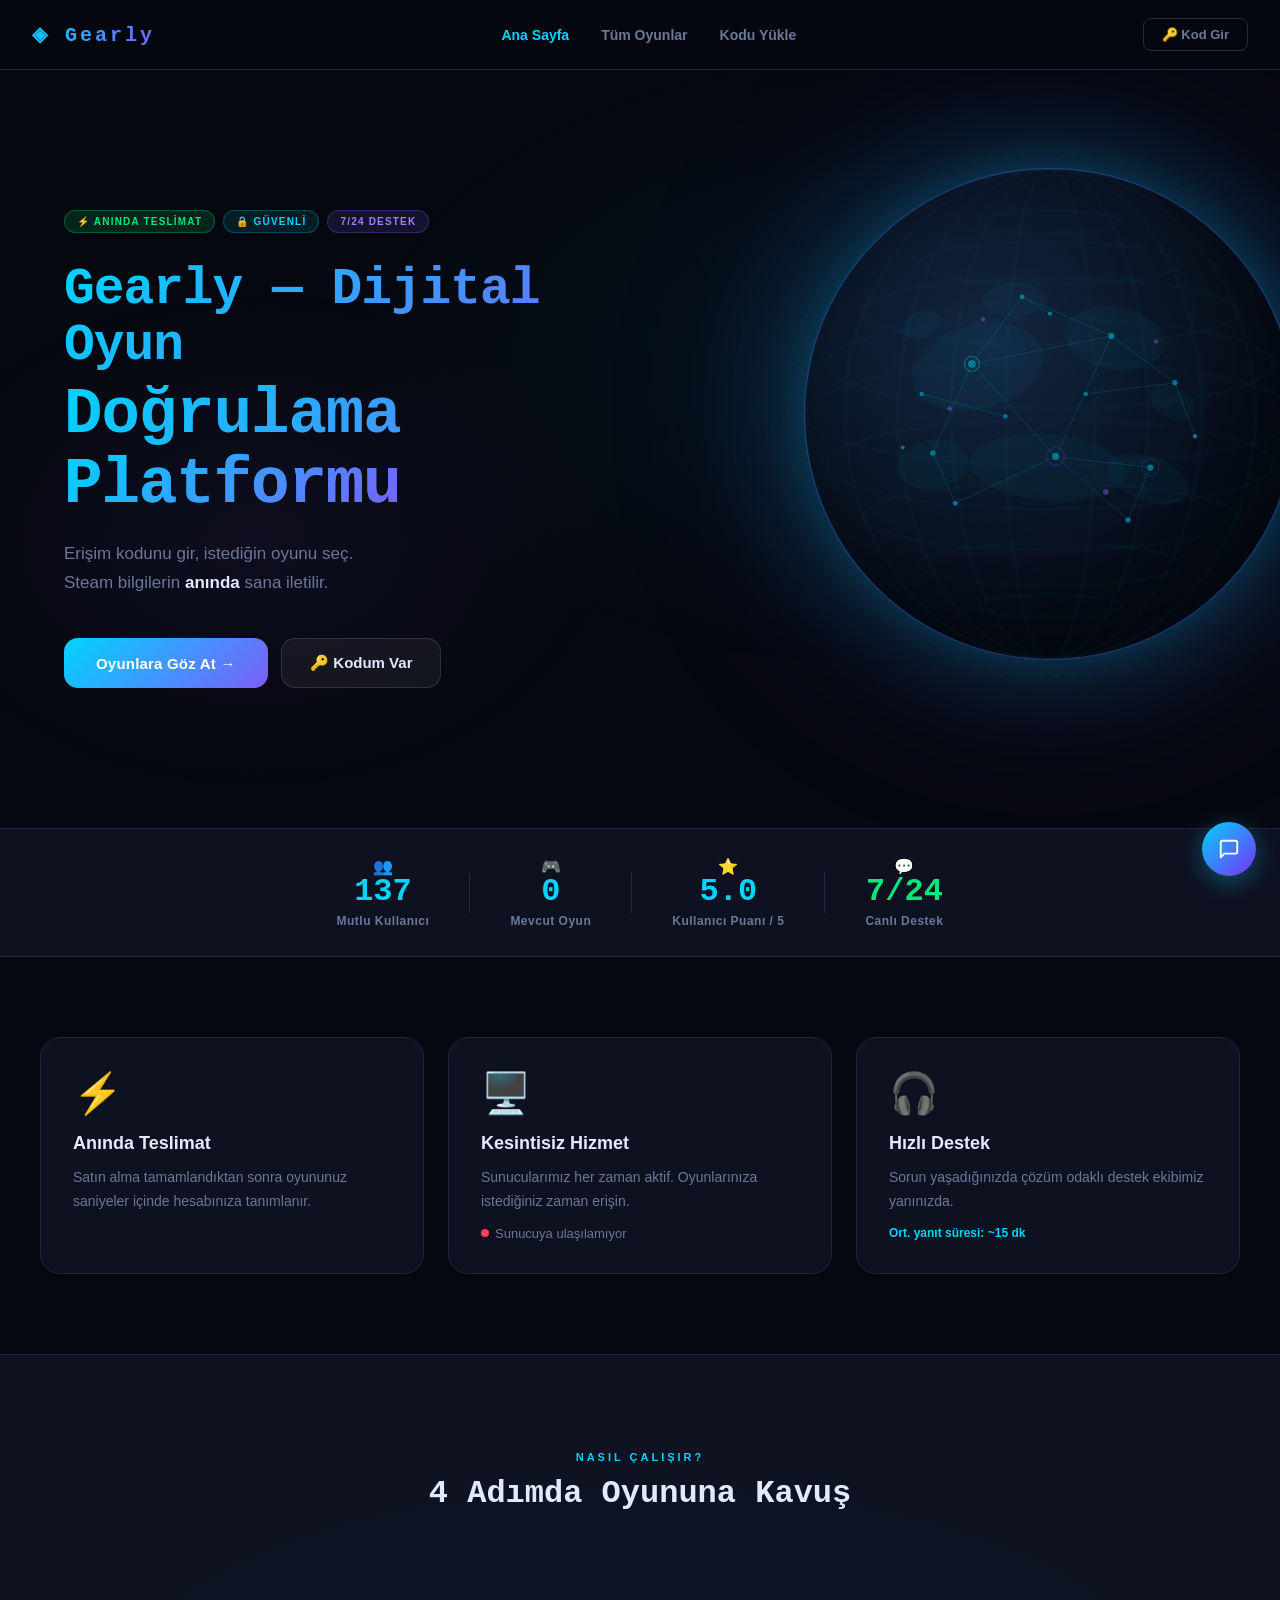
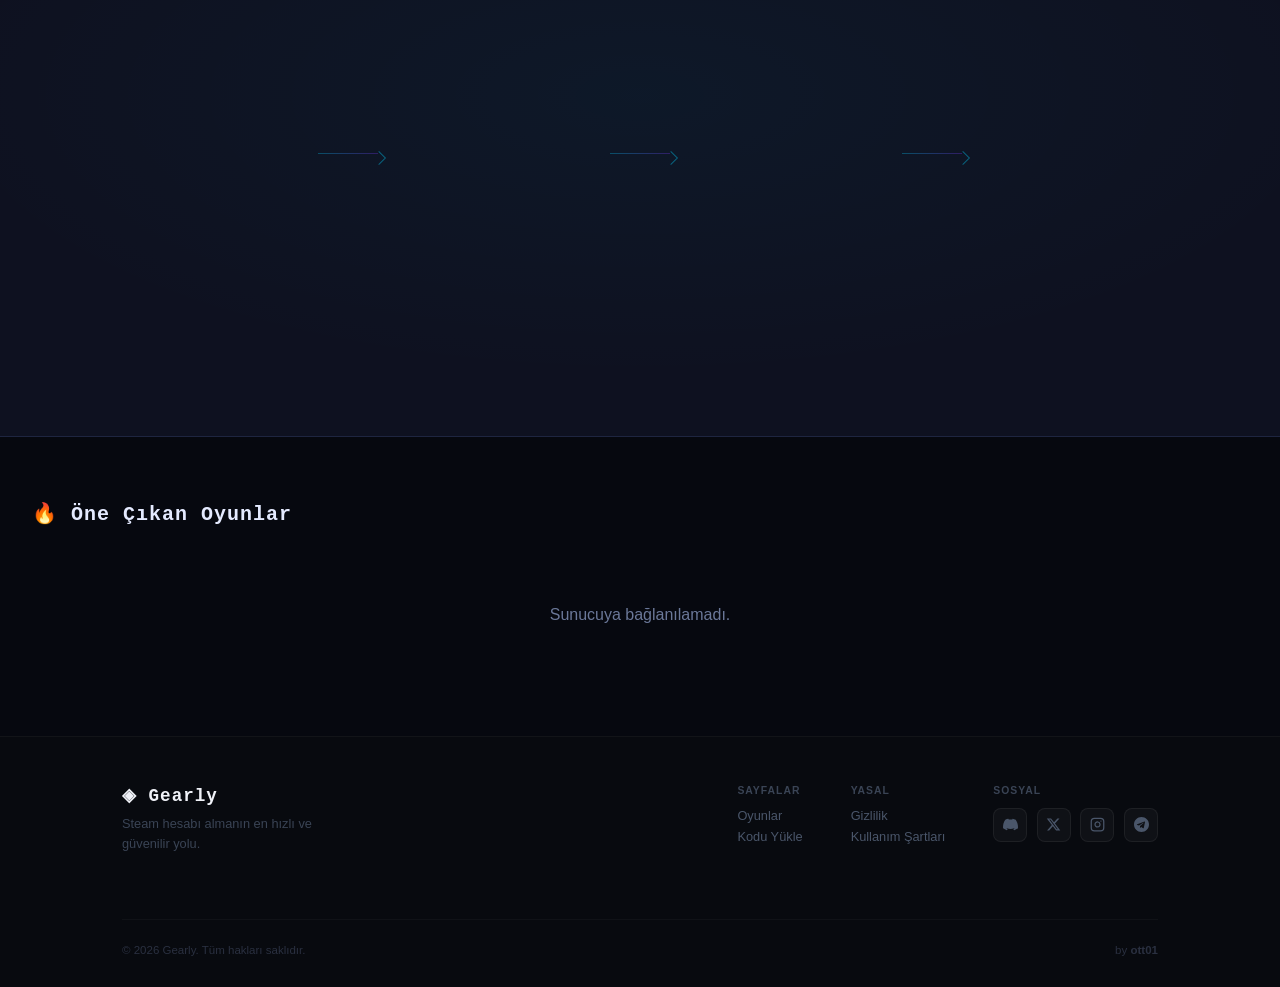
==== index.html @ 789ff428 "Update index.html" ====
<!DOCTYPE html>
<html lang="tr">
<head>
<meta charset="UTF-8">
<meta name="viewport" content="width=device-width, initial-scale=1.0">
<title>Gearly.com.tr | Dijital Oyun Doğrulama Sitesi</title>
<link href="https://res.cloudinary.com/duk0m6xnx/image/upload/v1776387576/foto_dunya_gk8ore.png" rel="stylesheet">
<link rel="icon" type="image/png" href="https://res.cloudinary.com/duk0m6xnx/image/upload/v1776387576/foto_dunya_gk8ore.png">
<link rel="stylesheet" href="style.css">
</head>
<body>

<div id="toast-container"></div>
<div id="purchase-notification"></div>

<!-- ===== OVERLAY: Kod Gir ===== -->
<div id="code-overlay" class="overlay">
  <div class="overlay-box">
    <button class="overlay-close" onclick="closeOverlay('code-overlay')">✕</button>
    <div class="overlay-logo">◈ Gearly</div>
    <h2>🔑 Kodunu Gir</h2>
    <p style="color:var(--text2);font-size:0.9rem;margin-bottom:1.25rem;">Erişim kodunu girerek oyun satın al <em>veya</em> daha önce aldığın oyunu görüntüle.</p>
    <div class="field-group">
      <label>Erişim Kodu</label>
      <input type="text" id="redeem-code-input" placeholder="XXXX-XXXX-XXXX-XXXX" maxlength="35" style="text-transform:uppercase;letter-spacing:2px;" oninput="this.value=this.value.toUpperCase()">
    </div>
    <div style="display:flex;flex-direction:column;gap:0.6rem;margin-top:0.25rem;">
      <button class="btn-primary" onclick="handleCodeEnter()">🎮 Devam Et</button>
    </div>
    <div id="redeem-error" class="error-msg"></div>
  </div>
</div>

<!-- game-select-overlay kaldırıldı, yeni sistem: banner + confirm modal -->

<!-- ===== OVERLAY: Steam Detay / 2FA ===== -->
<div id="purchase-overlay" class="overlay">
  <div class="overlay-box">
    <button class="overlay-close" onclick="closeOverlay('purchase-overlay')">✕</button>
    <div class="overlay-logo">◈ Gearly</div>
    <div class="steam-icon">♨</div>
    <h2 id="po-game-name">Oyun Adı</h2>
    <div class="account-info-box">
      <div class="acc-row"><span class="acc-label">Steam Kullanıcı</span><span class="acc-val" id="po-steam-user">—</span></div>
      <div class="acc-row"><span class="acc-label">Steam Şifre</span><span class="acc-val" id="po-steam-pass">—</span></div>
    </div>
    <div class="code-request-area">
      <div id="po-code-display" class="steam-code-display" style="display:none;"></div>
      <div id="po-loader" class="loader" style="display:none;"></div>
      <div id="po-requests-info" class="requests-info"></div>
      <button id="po-get-code-btn" class="btn-primary" onclick="requestSteamCode()">🔑 Steam Doğrulama Kodu Al</button>
    </div>
    <div id="steam-instructions" class="instructions" style="display:none;">
      <p class="instr-title">Nasıl kullanılır?</p>
      <ol>
        <li>Steam'i aç, hesaba giriş yap (kullanıcı + şifre yukarıda)</li>
        <li>Steam Guard doğrulama kodu isteyecek</li>
        <li>Yukarıdaki kodu gir ve oynamaya başla!</li>
      </ol>
    </div>
    <div id="po-extra-request" class="extra-request-area" style="display:none;">
      <p class="extra-req-text">5 hakkın bitti ama hâlâ kod gerekiyor mu?</p>
      <button class="btn-extra-req" onclick="openSupportFromPurchase()">💬 Destek Talebi Gönder</button>
    </div>
    <div id="po-error" class="error-msg"></div>
  </div>
</div>

<!-- Destek overlay kaldırıldı — Canlı Destek widget kullanılıyor -->

<!-- ===== OVERLAY: Gizlilik ===== -->
<div id="privacy-overlay" class="overlay">
  <div class="overlay-box wide">
    <button class="overlay-close" onclick="closeOverlay('privacy-overlay')">✕</button>
    <div class="overlay-logo">◈ Gearly</div>
    <h2>Gizlilik Politikası</h2>
    <div class="legal-content">
      <p>Gearly.com.tr olarak kullanıcı gizliliğine büyük önem veriyoruz.</p>
      <h4>Toplanan Veriler</h4><p>Kayıt sırasında kullanıcı adı, e-posta adresi ve şifre bilgileriniz şifrelenmiş şekilde saklanır.</p>
      <h4>Veri Güvenliği</h4><p>Tüm veriler güvenli sunucularda saklanır. Üçüncü taraflarla paylaşılmaz.</p>
      <h4>Çerezler</h4><p>Oturum bilgilerinizi hatırlamak için tarayıcı yerel depolama alanı kullanılır.</p>
    </div>
  </div>
</div>

<!-- ===== OVERLAY: Kullanım Şartları ===== -->
<div id="terms-overlay" class="overlay">
  <div class="overlay-box wide">
    <button class="overlay-close" onclick="closeOverlay('terms-overlay')">✕</button>
    <div class="overlay-logo">◈ Gearly</div>
    <h2>Kullanım Şartları</h2>
    <div class="legal-content">
      <p>Gearly.com.tr platformunu kullanarak aşağıdaki koşulları kabul etmiş sayılırsınız.</p>
      <h4>Hizmet Kapsamı</h4><p>Gearly, dijital oyun erişimi sağlayan bir platformdur.</p>
      <h4>Kullanıcı Sorumluluğu</h4><p>Hesap bilgilerinizin güvenliğinden siz sorumlusunuz.</p>
      <h4>İade Politikası</h4><p>Dijital ürünlerin doğası gereği, oyun erişimi sağlandıktan sonra iade yapılmamaktadır.</p>
    </div>
  </div>
</div>

<!-- ===== NAV ===== -->
<nav id="main-nav">
  <div class="nav-inner">
    <div class="logo" onclick="scrollToTop()" style="cursor:pointer;">◈ Gearly</div>
    <div class="nav-links" id="nav-links">
      <a href="index.html" style="color:var(--accent);">Ana Sayfa</a>
      <a href="Games.html">Tüm Oyunlar</a>
      <a href="#" onclick="showOverlay('code-overlay'); return false;">Kodu Yükle</a>
    </div>
    <div class="nav-right" id="nav-auth-area">
      <button class="btn-nav-login" onclick="showOverlay('code-overlay')">🔑 Kod Gir</button>
    </div>
    <div class="nav-right nav-user-area" id="nav-user-area" style="display:none;">
      <div class="nav-balance">◈ <span id="nav-balance">0</span></div>
      <button class="btn-nav-account" onclick="showOverlay('code-overlay')">👤 <span id="nav-username">—</span></button>
    </div>
    <button class="hamburger" id="hamburger" onclick="toggleMobileMenu()" aria-label="Menü">
      <span></span><span></span><span></span>
    </button>
  </div>
</nav>

<!-- ===== HERO ===== -->
<section class="hero hero-v2">
  <div class="hero-bg"></div>

  <!-- Dünya görseli arka plan -->
  <div class="hero-globe-wrap" aria-hidden="true">
    <svg class="hero-globe-svg" viewBox="0 0 520 520" xmlns="http://www.w3.org/2000/svg">
      <defs>
        <radialGradient id="globeGrad" cx="38%" cy="35%" r="60%">
          <stop offset="0%"   stop-color="#1a2a4a" stop-opacity="0.92"/>
          <stop offset="100%" stop-color="#040810" stop-opacity="0.97"/>
        </radialGradient>
        <radialGradient id="globeGlow" cx="50%" cy="50%" r="50%">
          <stop offset="0%"   stop-color="#00d2ff" stop-opacity="0.18"/>
          <stop offset="55%"  stop-color="#7b2ff7" stop-opacity="0.10"/>
          <stop offset="100%" stop-color="#000"    stop-opacity="0"/>
        </radialGradient>
        <radialGradient id="globeGlow2" cx="38%" cy="32%" r="45%">
          <stop offset="0%"   stop-color="#ffffff" stop-opacity="0.06"/>
          <stop offset="100%" stop-color="#000"    stop-opacity="0"/>
        </radialGradient>
        <clipPath id="globeClip">
          <circle cx="260" cy="260" r="220"/>
        </clipPath>
        <filter id="globeBlur">
          <feGaussianBlur stdDeviation="1"/>
        </filter>
        <filter id="softBlur">
          <feGaussianBlur stdDeviation="2.5"/>
        </filter>
      </defs>

      <!-- Dış glow halkası -->
      <circle cx="260" cy="260" r="256" fill="url(#globeGlow)"/>
      <!-- İkincil highlight -->
      <circle cx="260" cy="260" r="220" fill="url(#globeGlow2)"/>
      <!-- Ana küre -->
      <circle cx="260" cy="260" r="220" fill="url(#globeGrad)" stroke="#00d2ff" stroke-width="0.9" stroke-opacity="0.35"/>

      <!-- Enlem çizgileri (daha fazla) -->
      <g clip-path="url(#globeClip)" stroke="#00d2ff" stroke-width="0.5" stroke-opacity="0.2" fill="none" filter="url(#globeBlur)">
        <ellipse cx="260" cy="260" rx="220" ry="46"/>
        <ellipse cx="260" cy="215" rx="200" ry="40"/>
        <ellipse cx="260" cy="168" rx="168" ry="30"/>
        <ellipse cx="260" cy="125" rx="118" ry="19"/>
        <ellipse cx="260" cy="88"  rx="65"  ry="10"/>
        <ellipse cx="260" cy="305" rx="200" ry="40"/>
        <ellipse cx="260" cy="352" rx="168" ry="30"/>
        <ellipse cx="260" cy="395" rx="118" ry="19"/>
        <ellipse cx="260" cy="432" rx="65"  ry="10"/>
      </g>

      <!-- Boylam çizgileri (daha fazla) -->
      <g clip-path="url(#globeClip)" stroke="#00d2ff" stroke-width="0.5" stroke-opacity="0.2" fill="none" filter="url(#globeBlur)">
        <ellipse cx="260" cy="260" rx="40"  ry="220"/>
        <ellipse cx="260" cy="260" rx="88"  ry="220"/>
        <ellipse cx="260" cy="260" rx="136" ry="220"/>
        <ellipse cx="260" cy="260" rx="184" ry="220"/>
        <ellipse cx="260" cy="260" rx="220" ry="220"/>
      </g>

      <!-- Kıta lekeleri (soyut) -->
      <g clip-path="url(#globeClip)" fill="#00d2ff" fill-opacity="0.06">
        <ellipse cx="195" cy="218" rx="60" ry="38" transform="rotate(-15 195 218)"/>
        <ellipse cx="318" cy="192" rx="45" ry="28" transform="rotate(10 318 192)"/>
        <ellipse cx="258" cy="308" rx="70" ry="30" transform="rotate(5 258 308)"/>
        <ellipse cx="155" cy="305" rx="32" ry="22" transform="rotate(-10 155 305)"/>
        <ellipse cx="348" cy="318" rx="38" ry="20" transform="rotate(20 348 318)"/>
        <ellipse cx="228" cy="158" rx="28" ry="16"/>
        <ellipse cx="370" cy="250" rx="22" ry="14" transform="rotate(30 370 250)"/>
        <ellipse cx="145" cy="180" rx="18" ry="12" transform="rotate(-20 145 180)"/>
      </g>

      <!-- Nokta ağı -->
      <g clip-path="url(#globeClip)" fill="#00d2ff" fill-opacity="0.7">
        <circle cx="190" cy="215" r="3.5"/>
        <circle cx="315" cy="190" r="2.8"/>
        <circle cx="265" cy="298" r="3.2"/>
        <circle cx="155" cy="295" r="2.5"/>
        <circle cx="350" cy="308" r="2.8"/>
        <circle cx="235" cy="155" r="2.2"/>
        <circle cx="292" cy="242" r="2"/>
        <circle cx="220" cy="262" r="2"/>
        <circle cx="372" cy="232" r="2.4"/>
        <circle cx="145" cy="242" r="2"/>
        <circle cx="175" cy="340" r="2.2"/>
        <circle cx="330" cy="355" r="2.5"/>
        <circle cx="260" cy="170" r="2"/>
        <circle cx="390" cy="280" r="2"/>
        <circle cx="128" cy="290" r="1.8"/>
      </g>
      <!-- Mor nokta aksanı -->
      <g clip-path="url(#globeClip)" fill="#a259ff" fill-opacity="0.65">
        <circle cx="310" cy="330" r="2.5"/>
        <circle cx="200" cy="175" r="2"/>
        <circle cx="355" cy="195" r="1.8"/>
        <circle cx="170" cy="255" r="2"/>
      </g>

      <!-- Bağlantı çizgileri -->
      <g clip-path="url(#globeClip)" stroke="#00d2ff" stroke-width="0.7" stroke-opacity="0.28" fill="none">
        <line x1="190" y1="215" x2="265" y2="298"/>
        <line x1="315" y1="190" x2="265" y2="298"/>
        <line x1="190" y1="215" x2="315" y2="190"/>
        <line x1="265" y1="298" x2="350" y2="308"/>
        <line x1="190" y1="215" x2="155" y2="295"/>
        <line x1="235" y1="155" x2="315" y2="190"/>
        <line x1="292" y1="242" x2="372" y2="232"/>
        <line x1="220" y1="262" x2="145" y2="242"/>
        <line x1="235" y1="155" x2="190" y2="215"/>
        <line x1="175" y1="340" x2="155" y2="295"/>
        <line x1="330" y1="355" x2="350" y2="308"/>
        <line x1="265" y1="298" x2="175" y2="340"/>
        <line x1="265" y1="298" x2="330" y2="355"/>
        <line x1="315" y1="190" x2="372" y2="232"/>
        <line x1="260" y1="170" x2="235" y2="155"/>
        <line x1="390" y1="280" x2="372" y2="232"/>
      </g>

      <!-- Animasyonlu pulse noktaları -->
      <circle cx="190" cy="215" r="6" fill="none" stroke="#00d2ff" stroke-width="1.2" stroke-opacity="0.6">
        <animate attributeName="r" values="5;16;5" dur="3.2s" repeatCount="indefinite"/>
        <animate attributeName="stroke-opacity" values="0.6;0;0.6" dur="3.2s" repeatCount="indefinite"/>
      </circle>
      <circle cx="265" cy="298" r="6" fill="none" stroke="#7b2ff7" stroke-width="1.2" stroke-opacity="0.6">
        <animate attributeName="r" values="5;14;5" dur="2.6s" begin="0.8s" repeatCount="indefinite"/>
        <animate attributeName="stroke-opacity" values="0.6;0;0.6" dur="2.6s" begin="0.8s" repeatCount="indefinite"/>
      </circle>
      <circle cx="315" cy="190" r="6" fill="none" stroke="#00d2ff" stroke-width="1" stroke-opacity="0.5">
        <animate attributeName="r" values="5;12;5" dur="3s" begin="1.5s" repeatCount="indefinite"/>
        <animate attributeName="stroke-opacity" values="0.5;0;0.5" dur="3s" begin="1.5s" repeatCount="indefinite"/>
      </circle>
      <circle cx="350" cy="308" r="5" fill="none" stroke="#a259ff" stroke-width="1" stroke-opacity="0.5">
        <animate attributeName="r" values="4;11;4" dur="2.8s" begin="2.2s" repeatCount="indefinite"/>
        <animate attributeName="stroke-opacity" values="0.5;0;0.5" dur="2.8s" begin="2.2s" repeatCount="indefinite"/>
      </circle>

      <!-- Dış kenar çizgileri -->
      <circle cx="260" cy="260" r="220" fill="none" stroke="#7b2ff7" stroke-width="1.5" stroke-opacity="0.22"/>
      <circle cx="260" cy="260" r="235" fill="none" stroke="#00d2ff" stroke-width="0.6" stroke-opacity="0.1" stroke-dasharray="5 10"/>
      <circle cx="260" cy="260" r="248" fill="none" stroke="#7b2ff7" stroke-width="0.4" stroke-opacity="0.06" stroke-dasharray="2 14"/>
    </svg>
  </div>

  <!-- Sol: metin -->
  <div class="hero-content">
    <div class="hero-pill-row">
      <span class="hero-pill hero-pill-green">⚡ Anında Teslimat</span>
      <span class="hero-pill hero-pill-blue">🔒 Güvenli</span>
      <span class="hero-pill hero-pill-purple">7/24 Destek</span>
    </div>

    <h1 class="hero-title-v2">
      <span class="ht-line1">Gearly — Dijital Oyun</span>
      <span class="ht-line2">Doğrulama <em>Platformu  </em></span>
    </h1>

    <p class="hero-desc-v2">
      Erişim kodunu gir, istediğin oyunu seç.<br>
      Steam bilgilerin <strong>anında</strong> sana iletilir.
    </p>

    <div class="hero-cta-row">
      <button class="hero-cta-main" onclick="smoothScrollToGames()">Oyunlara Göz At →</button>
      <button class="hero-cta-code" onclick="showOverlay('code-overlay')">🔑 Kodum Var</button>
    </div>
  </div>

  <!-- Sağ: yorumlar slider -->
  <div class="hero-right">
    <div class="hero-reviews-card" id="hero-reviews">
      <div class="hrc-header">
        <span class="hrc-star">★</span>
        <span class="hrc-title">Kullanıcı Yorumları</span>
      </div>
      <!-- app.js buraya yazar, slider buradan okur -->
      <div id="hero-reviews-list" style="display:none;"></div>
      <!-- Slider -->
      <div class="hrc-slider-outer">
        <div class="hrc-slider-track" id="hrc-slider-track">
          <div class="hrc-slide"><div class="hrc-empty">Yükleniyor...</div></div>
        </div>
        <div class="hrc-dots" id="hrc-dots"></div>
      </div>
    </div>
  </div>
</section>

<!-- ===== İSTATİSTİKLER ===== -->
<section class="stats-bar">
  <div class="stat-item"><div class="stat-icon">👥</div><div class="stat-info"><div class="stat-value" id="stat-users">137</div><div class="stat-label">Mutlu Kullanıcı</div></div></div>
  <div class="stat-divider"></div>
  <div class="stat-item"><div class="stat-icon">🎮</div><div class="stat-info"><div class="stat-value" id="stat-games">0</div><div class="stat-label">Mevcut Oyun</div></div></div>
  <div class="stat-divider"></div>
  <div class="stat-item"><div class="stat-icon">⭐</div><div class="stat-info"><div class="stat-value" id="stat-rating">5.0</div><div class="stat-label">Kullanıcı Puanı / 5</div></div></div>
  <div class="stat-divider"></div>
  <div class="stat-item"><div class="stat-icon">💬</div><div class="stat-info"><div class="stat-value stat-live">7/24</div><div class="stat-label">Canlı Destek</div></div></div>
</section>

<!-- ===== ÖZELLİKLER ===== -->
<section class="features-section">
  <div class="container-wide">
    <div class="features-grid">
      <div class="feature-card"><div class="feature-icon">⚡</div><h3>Anında Teslimat</h3><p>Satın alma tamamlandıktan sonra oyununuz saniyeler içinde hesabınıza tanımlanır.</p></div>
      <div class="feature-card"><div class="feature-icon">🖥️</div><h3>Kesintisiz Hizmet</h3><p>Sunucularımız her zaman aktif. Oyunlarınıza istediğiniz zaman erişin.</p><div class="feature-status"><span class="status-dot" id="server-status-dot"></span><span id="server-status-text">Sunucu durumu kontrol ediliyor...</span></div></div>
      <div class="feature-card"><div class="feature-icon">🎧</div><h3>Hızlı Destek</h3><p>Sorun yaşadığınızda çözüm odaklı destek ekibimiz yanınızda.</p><div class="feature-meta">Ort. yanıt süresi: ~15 dk</div></div>
    </div>
  </div>
</section>

<!-- ===== POPÜLER OYUNLAR ===== -->
<section id="popular-section" style="display:none; margin-top:0;">
  <div class="container">
    <div class="section-header">
      <div class="section-title">🔥 Popüler Oyunlar</div>
      <a href="Games.html" style="font-size:0.82rem;color:#00d2ff;text-decoration:none;opacity:0.8;">Tümünü Gör →</a>
    </div>
    <div class="games-grid" id="popular-grid"></div>
  </div>
</section>

<!-- ===== NASIL ÇALIŞIR ===== -->
<section class="how-section" id="how-section">
  <div class="container-wide">
    <div class="section-center-title">
      <div class="section-tag">NASIL ÇALIŞIR?</div>
      <h2>4 Adımda Oyununa Kavuş</h2>
    </div>
    <div class="how-steps" id="how-steps">
      <div class="how-step" id="how-step-1">
        <div class="how-num">01</div><div class="how-icon-wrap">🔑</div>
        <h4>Kod Satın Al</h4><p>Gearly erişim kodu satın al ve platforma yükle. Bakiyen anında güncellenir.</p>
        <div class="how-step-glow"></div>
      </div>
      <div class="how-connector"><div class="how-connector-line"><div class="how-connector-arrow"></div></div></div>
      <div class="how-step" id="how-step-2">
        <div class="how-num">02</div><div class="how-icon-wrap">🎮</div>
        <h4>Oyun Seç</h4><p>Kütüphanemizdeki oyunlardan birini seç ve tek tıkla satın al.</p>
        <div class="how-step-glow"></div>
      </div>
      <div class="how-connector"><div class="how-connector-line"><div class="how-connector-arrow"></div></div></div>
      <div class="how-step" id="how-step-3">
        <div class="how-num">03</div><div class="how-icon-wrap">🔒</div>
        <h4>Doğrulamanı Yap</h4><p>Steam bilgilerini al, doğrulama kodunu gir ve oyunun hazır!</p>
        <div class="how-step-glow"></div>
      </div>
            <div class="how-connector"><div class="how-connector-line"><div class="how-connector-arrow"></div></div></div>
    <div class="how-step" id="how-step-4">
        <div class="how-num">04</div><div class="how-icon-wrap">⭐</div>
        <h4>Oynamaya Başla</h4><p>Artık hazırsın! Seçtiğin oyun kütüphanende, hemen dalış yap!</p>
        <div class="how-step-glow"></div>
      </div>
    </div>
  </div>
</section>

<!-- ===== OYUNLAR ===== -->
<section class="container" id="games">
  <div class="section-header"><div class="section-title">🔥 Öne Çıkan Oyunlar</div></div>
  <div class="games-grid" id="main-grid"><div class="loading-state">Oyunlar yükleniyor...</div></div>
  <div id="load-more-wrap" style="text-align:center; margin-top:2rem; display:none;">
    <button class="btn-load-more" id="load-more-btn" onclick="loadMoreGames()">
      <span>Tüm Oyunları Gör →</span>
      <svg width="16" height="16" viewBox="0 0 24 24" fill="none" stroke="currentColor" stroke-width="2.5" stroke-linecap="round" stroke-linejoin="round"><polyline points="6 9 12 15 18 9"/></svg>
    </button>
  </div>
</section>

<!-- ===== FOOTER ===== -->
<footer>
  <div class="footer-inner">
    <div class="footer-top-row">
      <div class="footer-brand">
        <div class="footer-logo">◈ Gearly</div>
        <p class="footer-desc">Steam hesabı almanın en hızlı ve güvenilir yolu.</p>
      </div>
      <div class="footer-cols">
        <div>
          <div class="footer-col-title">Sayfalar</div>
          <div class="footer-col-links">
            <a href="#games" onclick="smoothScrollToGames(event)">Oyunlar</a>
            <a href="#" onclick="showOverlay('code-overlay'); return false;">Kodu Yükle</a>

          </div>
        </div>
        <div>
          <div class="footer-col-title">Yasal</div>
          <div class="footer-col-links">
            <a href="#" onclick="showOverlay('privacy-overlay'); return false;">Gizlilik</a>
            <a href="#" onclick="showOverlay('terms-overlay'); return false;">Kullanım Şartları</a>
          </div>
        </div>
        <div>
          <div class="footer-col-title">Sosyal</div>
          <div class="footer-social-mini">
            <a href="#" class="social-btn-mini" title="Discord"><svg width="15" height="15" viewBox="0 0 24 24" fill="currentColor"><path d="M20.317 4.37a19.791 19.791 0 0 0-4.885-1.515.074.074 0 0 0-.079.037c-.21.375-.444.864-.608 1.25a18.27 18.27 0 0 0-5.487 0 12.64 12.64 0 0 0-.617-1.25.077.077 0 0 0-.079-.037A19.736 19.736 0 0 0 3.677 4.37a.07.07 0 0 0-.032.027C.533 9.046-.32 13.58.099 18.057a.082.082 0 0 0 .031.057 19.9 19.9 0 0 0 5.993 3.03.078.078 0 0 0 .084-.028c.462-.63.874-1.295 1.226-1.994a.076.076 0 0 0-.041-.106 13.107 13.107 0 0 1-1.872-.892.077.077 0 0 1-.008-.128 10.2 10.2 0 0 0 .372-.292.074.074 0 0 1 .077-.01c3.928 1.793 8.18 1.793 12.062 0a.074.074 0 0 1 .078.01c.12.098.246.198.373.292a.077.077 0 0 1-.006.127 12.299 12.299 0 0 1-1.873.892.077.077 0 0 0-.041.107c.36.698.772 1.362 1.225 1.993a.076.076 0 0 0 .084.028 19.839 19.839 0 0 0 6.002-3.03.077.077 0 0 0 .032-.054c.5-5.177-.838-9.674-3.549-13.66a.061.061 0 0 0-.031-.03z"/></svg></a>
            <a href="#" class="social-btn-mini" title="Twitter/X"><svg width="15" height="15" viewBox="0 0 24 24" fill="currentColor"><path d="M18.244 2.25h3.308l-7.227 8.26 8.502 11.24H16.17l-5.214-6.817L4.99 21.75H1.68l7.73-8.835L1.254 2.25H8.08l4.713 6.231zm-1.161 17.52h1.833L7.084 4.126H5.117z"/></svg></a>
            <a href="#" class="social-btn-mini" title="Instagram"><svg width="15" height="15" viewBox="0 0 24 24" fill="none" stroke="currentColor" stroke-width="2" stroke-linecap="round" stroke-linejoin="round"><rect x="2" y="2" width="20" height="20" rx="5" ry="5"/><path d="M16 11.37A4 4 0 1 1 12.63 8 4 4 0 0 1 16 11.37z"/><line x1="17.5" y1="6.5" x2="17.51" y2="6.5"/></svg></a>
            <a href="#" class="social-btn-mini" title="Telegram"><svg width="15" height="15" viewBox="0 0 24 24" fill="currentColor"><path d="M12 0C5.373 0 0 5.373 0 12s5.373 12 12 12 12-5.373 12-12S18.627 0 12 0zm5.562 8.248-1.97 9.289c-.145.658-.537.818-1.084.508l-3-2.21-1.447 1.394c-.16.16-.295.295-.605.295l.213-3.053 5.56-5.023c.242-.213-.054-.333-.373-.12l-6.871 4.326-2.962-.924c-.643-.204-.657-.643.136-.953l11.57-4.461c.537-.194 1.006.131.833.932z"/></svg></a>
          </div>
        </div>
      </div>
    </div>
    <div class="footer-bottom-row">
      <div class="footer-copy">© 2026 Gearly. Tüm hakları saklıdır.</div>
      <div class="footer-made">by <strong>ott01</strong></div>
    </div>
  </div>
</footer>

<!-- ===== CANLI DESTEK — PANEL (fixed, FAB üstünde) ===== -->
<div class="lsw-panel" id="lsw-panel">
  <div class="lsw-panel-header">
    <div class="lsw-header-info">
      <div class="lsw-header-avatar">◈</div>
      <div>
        <div class="lsw-header-name">Gearly Destek</div>
        <div class="lsw-header-status" id="lsw-status-line"><span class="lsw-online-dot" id="lsw-status-dot"></span> <span id="lsw-status-text">Çevrimiçi</span></div>
      </div>
    </div>
    <button class="lsw-panel-close" onclick="toggleLiveSupport()">✕</button>
  </div>
  <div class="lsw-messages" id="lsw-messages">
    <div class="lsw-msg lsw-msg-bot">
      <div class="lsw-msg-avatar">GR</div>
      <div class="lsw-msg-bubble">Merhaba! 👋 Gearly destek hattına hoş geldiniz. Mesajınızı yazın, en kısa sürede yanıtlayalım.</div>
    </div>
  </div>
  <div id="lsw-login-notice" style="display:none;"></div>
  <div id="lsw-email-gate" class="lsw-email-gate" style="display:none;">
    <div class="lsw-email-gate-inner">
      <div class="lsw-email-icon">✉</div>
      <p class="lsw-email-title">E-posta ile devam et</p>
      <p class="lsw-email-sub">Yanıtlarınız bu adrese gönderilecek.</p>
      <input type="email" id="lsw-email-input" class="lsw-email-input" placeholder="mail@ornek.com" onkeydown="if(event.key==='Enter') lswStartWithEmail()">
      <div id="lsw-email-error" class="lsw-email-error" style="display:none;"></div>
      <button class="lsw-email-btn" onclick="lswStartWithEmail()">Başla →</button>
    </div>
  </div>
  <div class="lsw-input-area" id="lsw-input-area">
    <input type="text" id="lsw-input" placeholder="Mesajınızı yazın..." onkeydown="if(event.key==='Enter') lswSend()">
    <button class="lsw-send-btn" onclick="lswSend()">
      <svg width="16" height="16" viewBox="0 0 24 24" fill="none" stroke="currentColor" stroke-width="2.5" stroke-linecap="round" stroke-linejoin="round"><line x1="22" y1="2" x2="11" y2="13"/><polygon points="22 2 15 22 11 13 2 9 22 2"/></svg>
    </button>
  </div>
</div>

<!-- ===== CANLI DESTEK — FAB + TOOLTIP (fixed, sağ-alt) ===== -->
<div id="live-support-widget">
  <div class="lsw-tooltip" id="lsw-tooltip">
    <span>★ 7/24 Canlı Destek</span>
    <button class="lsw-tooltip-close" onclick="document.getElementById('lsw-tooltip').style.display='none'">✕</button>
  </div>
  <button class="lsw-fab" id="lsw-fab" onclick="toggleLiveSupport()" title="Canlı Destek">
    <svg class="lsw-icon-chat" width="22" height="22" viewBox="0 0 24 24" fill="none" stroke="currentColor" stroke-width="2" stroke-linecap="round" stroke-linejoin="round"><path d="M21 15a2 2 0 0 1-2 2H7l-4 4V5a2 2 0 0 1 2-2h14a2 2 0 0 1 2 2z"/></svg>
    <svg class="lsw-icon-close" width="20" height="20" viewBox="0 0 24 24" fill="none" stroke="currentColor" stroke-width="2.5" stroke-linecap="round" stroke-linejoin="round" style="display:none;"><line x1="18" y1="6" x2="6" y2="18"/><line x1="6" y1="6" x2="18" y2="18"/></svg>
    <span class="lsw-notif-dot" id="lsw-notif-dot" style="display:none;"></span>
  </button>
</div>

<style>
/* ===== HERO GLOBE ===== */
.hero-globe-wrap {
  position: absolute;
  right: -60px;
  top: 50%;
  transform: translateY(-50%);
  width: 580px;
  height: 580px;
  pointer-events: none;
  z-index: 0;
  opacity: 0.7;
  animation: globeSpin 90s linear infinite, globePulse 8s ease-in-out infinite;
}
.hero-globe-svg {
  width: 100%;
  height: 100%;
  filter: drop-shadow(0 0 60px rgba(0,210,255,0.25)) drop-shadow(0 0 120px rgba(123,47,247,0.18)) drop-shadow(0 0 20px rgba(0,210,255,0.3));
}
@keyframes globeSpin {
  from { transform: translateY(-50%) rotate(0deg); }
  to   { transform: translateY(-50%) rotate(360deg); }
}
@keyframes globePulse {
  0%, 100% { opacity: 0.65; filter: drop-shadow(0 0 60px rgba(0,210,255,0.22)) drop-shadow(0 0 120px rgba(123,47,247,0.15)); }
  50%       { opacity: 0.85; filter: drop-shadow(0 0 90px rgba(0,210,255,0.38)) drop-shadow(0 0 160px rgba(123,47,247,0.28)) drop-shadow(0 0 30px rgba(0,210,255,0.5)); }
}
@media (max-width: 900px) {
  .hero-globe-wrap { width: 340px; height: 340px; right: -80px; opacity: 0.35; }
}
@media (max-width: 600px) {
  .hero-globe-wrap { display: none; }
}

/* ===== REVIEWS HORIZONTAL SLIDER ===== */
.hrc-slider-outer { overflow: hidden; width: 100%; }
.hrc-slider-track {
  display: flex;
  transition: transform 0.55s cubic-bezier(0.4,0,0.2,1);
  will-change: transform;
}
.hrc-slide { flex: 0 0 100%; min-width: 0; }
.hrc-empty { color: var(--text3,#4a566a); font-size:0.82rem; text-align:center; padding:1rem 0; }
.hrc-dots { display:flex; justify-content:center; gap:6px; margin-top:0.65rem; }
.hrc-dot {
  width:6px; height:6px; border-radius:50%;
  background:rgba(255,255,255,0.18);
  transition: all 0.3s; cursor:pointer; border:none;
}
.hrc-dot.active { background:var(--accent,#00d2ff); width:18px; border-radius:3px; }

/* Status offline */
#lsw-status-line.offline { color:#f59e0b !important; }
#lsw-status-line.offline #lsw-status-dot { background:#f59e0b !important; }

/* Hero desc sade */
.hero-desc-v2 { max-width: 480px; }
</style>

<script>
// ============================================================
// CANLI DESTEK DURUMU — API'den dinamik olarak çekilir
// Firestore settings.supportStatus: "online" | "30" | "60" vb.
// ============================================================
function applyLswStatus(status) {
  const dot  = document.getElementById("lsw-status-dot");
  const txt  = document.getElementById("lsw-status-text");
  const line = document.getElementById("lsw-status-line");
  if (!dot || !txt) return;
  if (status === "online") {
    txt.textContent = "Çevrimiçi";
    dot.style.cssText = "background:#00e87a;box-shadow:0 0 6px #00e87a88;";
    if (line) { line.style.color = ""; }
  } else {
    const mins = parseInt(status) || 30;
    txt.textContent = `~${mins} dk içinde dönüyoruz`;
    dot.style.cssText = "background:#f59e0b;box-shadow:0 0 6px #f59e0b88;";
    if (line) line.style.color = "#f59e0b";
  }
}
async function loadLswStatus() {
  try {
    const BACKEND = (typeof window.BACKEND_URL !== "undefined") ? window.BACKEND_URL
      : (window.location.hostname === "localhost" ? "http://localhost:3000" : "");
    const res = await fetch(`${BACKEND}/api/settings`);
    const data = await res.json();
    applyLswStatus(data.supportStatus || "online");
  } catch(e) {
    applyLswStatus("online");
  }
}
document.addEventListener("DOMContentLoaded", loadLswStatus);

// ============================================================
// GİRİŞ EKRANI — "Dijital Oyun Doğrulama Sitesi" alt yazısı
// app.js, DOMContentLoaded'da showIntroAnimation() çağırır.
// Biz app.js yüklenmeden önce fetch'i wrap ediyoruz.
// ============================================================
(function patchIntro() {
  const _origBodyAppend = document.body.appendChild.bind(document.body);
  document.body.appendChild = function(el) {
    const result = _origBodyAppend(el);
    if (el && el.id === "intro-overlay") {
      const divs = el.querySelectorAll("div");
      divs.forEach(d => {
        if (d.textContent && d.textContent.includes("Mağazası")) {
          d.textContent = "Dijital Oyun Doğrulama Sitesi";
        }
      });
    }
    return result;
  };
})();

// ============================================================
// REVIEWS SLIDER
// ============================================================
let _sIdx = 0, _sItems = [], _sTimer = null;

function buildSlider(reviews) {
  if (!reviews || !reviews.length) return;
  const track = document.getElementById("hrc-slider-track");
  const dotsEl = document.getElementById("hrc-dots");
  if (!track) return;

  // Group reviews into pages of 3
  const pageSize = 3;
  const pages = [];
  for (let i = 0; i < reviews.length; i += pageSize) {
    pages.push(reviews.slice(i, i + pageSize));
  }
  _sItems = pages; // track pages not individual reviews

  track.innerHTML = pages.map(page => {
    const cardsHTML = page.map(r => {
      const nm   = r.username || r.name || "Kullanıcı";
      const av   = r.avatar || nm.slice(0,2).toUpperCase();
      const stars = "★".repeat(Math.min(5, r.rating || 5));
      const msg  = r.message || r.text || r.comment || "";
      return `<div class="hero-review-card" style="margin:0 0 0.45rem 0;">
        <div style="display:flex;align-items:center;justify-content:space-between;margin-bottom:0.35rem;">
          <div style="display:flex;align-items:center;gap:0.5rem;">
            <div class="hero-review-avatar">${av}</div>
            <span class="hero-review-name">${nm}</span>
          </div>
          <span class="hero-review-stars">${stars}</span>
        </div>
        <p class="hero-review-text">${msg}</p>
      </div>`;
    }).join("");
    return `<div class="hrc-slide"><div style="display:flex;flex-direction:column;">${cardsHTML}</div></div>`;
  }).join("");

  if (dotsEl) {
    dotsEl.innerHTML = pages.map((_, i) =>
      `<button class="hrc-dot${i===0?' active':''}" onclick="gSlide(${i})"></button>`
    ).join("");
  }
  gSlide(0);
  clearInterval(_sTimer);
  _sTimer = setInterval(() => gSlide((_sIdx + 1) % _sItems.length), 4500);
}

window.gSlide = function(idx) {
  const track = document.getElementById("hrc-slider-track");
  if (!track) return;
  _sIdx = idx;
  track.style.transform = `translateX(-${idx * 100}%)`;
  document.querySelectorAll(".hrc-dot").forEach((d,i) => d.classList.toggle("active", i===idx));
};

// app.js, hero-reviews-list'e innerHTML yazar → MutationObserver yakalar
document.addEventListener("DOMContentLoaded", () => {
  const list = document.getElementById("hero-reviews-list");
  if (!list) return;
  let _done = false;
  const obs = new MutationObserver(() => {
    if (_done) return;
    const cards = list.querySelectorAll(".hero-review-card");
    if (!cards.length) return;
    _done = true;
    obs.disconnect();
    const reviews = Array.from(cards).map(c => ({
      username: c.querySelector(".hero-review-name")?.textContent?.trim() || "Kullanıcı",
      avatar:   c.querySelector(".hero-review-avatar")?.textContent?.trim() || "😊",
      rating:   (c.querySelector(".hero-review-stars")?.textContent || "★★★★★").replace(/[^★]/g,"").length,
      message:  c.querySelector(".hero-review-text")?.textContent?.trim() || ""
    }));
    buildSlider(reviews);
  });
  obs.observe(list, { childList: true, subtree: true });

  // Timeout: API başarısız olursa slider'ı gizle
  setTimeout(() => {
    if (!_done) {
      const section = document.getElementById("hero-reviews");
      if (section) section.style.display = "none";
    }
  }, 8000);
});
</script>

<script src="app.js"></script>
</body>
</html>
---- style.css ----
/* =============================================
   GameVault — Main CSS v4
   ============================================= */
:root {
  --bg: #06080f;
  --surface: #0e1120;
  --surface2: #141828;
  --border: #1e2540;
  --border2: #252b44;
  --accent: #00d4ff;
  --accent2: #7b5ef8;
  --text: #e4eaff;
  --text2: #6b7899;
  --text3: #3a4260;
  --green: #00e87a;
  --red: #ff3f5c;
  --yellow: #ffcc00;
  --nav-h: 70px;
}

*, *::before, *::after { margin: 0; padding: 0; box-sizing: border-box; }
html { scroll-behavior: smooth; }
body {
  font-family: 'DM Sans', sans-serif;
  background: var(--bg);
  color: var(--text);
  min-height: 100vh;
  overflow-x: hidden;
}

/* ===================== SCROLLBAR ===================== */
::-webkit-scrollbar { width: 6px; }
::-webkit-scrollbar-track { background: var(--bg); }
::-webkit-scrollbar-thumb { background: var(--border2); border-radius: 4px; }

/* ===================== NAV ===================== */
#main-nav {
  position: fixed; top: 0; left: 0; right: 0;
  height: var(--nav-h);
  background: rgba(6,8,15,0.92);
  backdrop-filter: blur(24px);
  border-bottom: 1px solid var(--border);
  z-index: 1000;
  transition: all 0.3s;
}
.nav-inner {
  max-width: 1300px;
  margin: 0 auto;
  height: 100%;
  display: flex;
  align-items: center;
  padding: 0 2rem;
  gap: 2rem;
}
.logo {
  font-family: 'Orbitron', monospace;
  font-size: 20px;
  font-weight: 900;
  color: var(--accent);
  letter-spacing: 3px;
  flex-shrink: 0;
  transition: opacity 0.2s;
}
.logo:hover { opacity: 0.8; }

/* Nav centered */
.nav-links {
  display: flex; gap: 2rem; flex: 1; justify-content: center;
}
.nav-links a {
  color: var(--text2); text-decoration: none;
  font-size: 14px; font-weight: 600;
  transition: color 0.2s;
  position: relative; padding: 4px 0;
}
.nav-links a::after {
  content: ''; position: absolute; bottom: -4px; left: 0; right: 0;
  height: 2px; background: var(--accent);
  transform: scaleX(0); transition: transform 0.2s;
  border-radius: 2px;
}
.nav-links a:hover { color: var(--text); }
.nav-links a:hover::after { transform: scaleX(1); }

.nav-right { display: flex; align-items: center; gap: 10px; }
.nav-balance {
  font-family: 'Orbitron', monospace;
  font-size: 13px; font-weight: 700;
  color: var(--accent);
  background: rgba(0,212,255,0.08);
  border: 1px solid rgba(0,212,255,0.2);
  padding: 6px 14px; border-radius: 20px;
}
.btn-nav-login, .btn-nav-register, .btn-nav-account {
  padding: 8px 18px; border-radius: 8px;
  font-size: 13px; font-weight: 700;
  cursor: pointer; font-family: 'DM Sans', sans-serif;
  transition: all 0.2s;
}
.btn-nav-login { background: transparent; border: 1px solid var(--border2); color: var(--text2); }
.btn-nav-login:hover { border-color: var(--accent); color: var(--accent); }
.btn-nav-register { background: var(--accent); border: none; color: #000; }
.btn-nav-register:hover { opacity: 0.88; }
.btn-nav-account { background: var(--surface2); border: 1px solid var(--border2); color: var(--text); }
.btn-nav-account:hover { border-color: var(--accent2); }

/* Minimalist logout button */
.btn-nav-logout {
  width: 36px; height: 36px;
  background: transparent;
  border: 1px solid var(--border);
  border-radius: 8px;
  color: var(--text2);
  cursor: pointer;
  display: flex; align-items: center; justify-content: center;
  transition: all 0.2s;
  flex-shrink: 0;
}
.btn-nav-logout:hover { border-color: var(--red); color: var(--red); background: rgba(255,63,92,0.06); }

/* ===================== HERO ===================== */
.hero {
  min-height: 100vh;
  display: flex; align-items: center;
  padding: calc(var(--nav-h) + 4rem) 2rem 4rem;
  position: relative; overflow: hidden;
  max-width: 1400px; margin: 0 auto;
}
.hero-bg {
  position: fixed; inset: 0;
  background:
    radial-gradient(ellipse 60% 50% at 70% 40%, rgba(0,212,255,0.07) 0%, transparent 70%),
    radial-gradient(ellipse 40% 40% at 20% 60%, rgba(123,94,248,0.07) 0%, transparent 70%);
  pointer-events: none; z-index: -1;
}
.hero-content { flex: 1; max-width: 600px; animation: fadeInUp 0.8s ease; }
.hero-badge {
  display: inline-block;
  background: rgba(0,232,122,0.12);
  border: 1px solid rgba(0,232,122,0.3);
  color: var(--green);
  font-size: 11px; font-weight: 800; letter-spacing: 2px;
  padding: 6px 14px; border-radius: 20px; margin-bottom: 1.5rem;
}
.hero-content h1 {
  font-family: 'Orbitron', monospace;
  font-size: clamp(2.2rem, 5vw, 3.8rem);
  font-weight: 900; line-height: 1.1;
  margin-bottom: 1.25rem;
  letter-spacing: -1px;
}
.hero-content h1 span {
  background: linear-gradient(135deg, var(--accent), var(--accent2));
  -webkit-background-clip: text; -webkit-text-fill-color: transparent;
  background-clip: text;
}
.hero-content p { color: var(--text2); font-size: 17px; line-height: 1.7; margin-bottom: 2.5rem; }
.hero-btns { display: flex; gap: 1rem; flex-wrap: wrap; }
.hero-btn-primary, .hero-btn-secondary {
  padding: 14px 28px; border-radius: 12px;
  font-size: 15px; font-weight: 700; cursor: pointer;
  font-family: 'DM Sans', sans-serif;
  transition: all 0.25s; border: none;
}
.hero-btn-primary {
  background: linear-gradient(135deg, var(--accent), var(--accent2));
  color: #fff;
}
.hero-btn-primary:hover { transform: translateY(-2px); box-shadow: 0 8px 30px rgba(0,212,255,0.3); }
.hero-btn-secondary { background: var(--surface); border: 1px solid var(--border2); color: var(--text); }
.hero-btn-secondary:hover { border-color: var(--accent); color: var(--accent); transform: translateY(-2px); }

.hero-visual {
  flex: 1; display: flex; flex-direction: column; align-items: center;
  gap: 1rem; position: relative; min-width: 280px;
}
.floating-card {
  background: var(--surface);
  border: 1px solid var(--border2);
  border-radius: 16px;
  padding: 18px 22px;
  font-size: 15px; font-weight: 700;
  width: 220px;
  box-shadow: 0 20px 60px rgba(0,0,0,0.4);
  animation: floatCard 4s ease-in-out infinite;
}
.fc1 { animation-delay: 0s; }
.fc2 { animation-delay: 0.8s; margin-left: 40px; }
.fc3 { animation-delay: 1.6s; }
.fc-price { color: var(--accent); font-size: 13px; margin-top: 6px; font-family: 'Orbitron', monospace; }

@keyframes floatCard {
  0%, 100% { transform: translateY(0); }
  50% { transform: translateY(-10px); }
}

/* ===================== STATS BAR ===================== */
.stats-bar {
  display: flex; align-items: center; justify-content: center;
  gap: 0; flex-wrap: wrap;
  background: var(--surface);
  border-top: 1px solid var(--border);
  border-bottom: 1px solid var(--border);
  padding: 1.75rem 2rem;
}
.stat-item { text-align: center; padding: 0 2.5rem; }
.stat-value {
  font-family: 'Orbitron', monospace;
  font-size: 2rem; font-weight: 900;
  color: var(--accent);
  line-height: 1;
}
.stat-value.stat-live { color: var(--green); }
.stat-label { font-size: 12px; color: var(--text2); font-weight: 600; margin-top: 6px; letter-spacing: 0.5px; }
.stat-divider { width: 1px; height: 40px; background: var(--border2); flex-shrink: 0; }

/* ===================== FEATURES ===================== */
.features-section { padding: 5rem 2rem; }
.container-wide { max-width: 1200px; margin: 0 auto; }
.features-grid {
  display: grid;
  grid-template-columns: repeat(auto-fit, minmax(280px, 1fr));
  gap: 1.5rem;
}
.feature-card {
  background: var(--surface);
  border: 1px solid var(--border);
  border-radius: 20px;
  padding: 2rem;
  transition: border-color 0.3s, transform 0.3s;
}
.feature-card:hover { border-color: var(--accent); transform: translateY(-4px); }
.feature-icon { font-size: 2.5rem; margin-bottom: 1rem; }
.feature-card h3 { font-size: 18px; font-weight: 700; margin-bottom: 0.75rem; color: var(--text); }
.feature-card p { color: var(--text2); font-size: 14px; line-height: 1.7; }
.feature-status { display: flex; align-items: center; margin-top: 0.75rem; font-size: 13px; color: var(--text2); }
.feature-meta { margin-top: 0.75rem; font-size: 12px; color: var(--accent); font-weight: 600; }

/* ===================== HOW IT WORKS ===================== */
.how-section {
  padding: 5rem 2rem;
  background: var(--surface);
  border-top: 1px solid var(--border);
  border-bottom: 1px solid var(--border);
}
.section-center-title { text-align: center; margin-bottom: 3.5rem; }
.section-tag {
  font-size: 11px; font-weight: 800; letter-spacing: 3px;
  color: var(--accent); margin-bottom: 0.75rem; text-transform: uppercase;
}
.section-center-title h2 {
  font-family: 'Orbitron', monospace;
  font-size: clamp(1.4rem, 3vw, 2rem);
  font-weight: 900; color: var(--text);
}
.how-steps {
  display: flex; align-items: center;
  max-width: 950px; margin: 0 auto;
  justify-content: center; gap: 1.5rem;
}
.how-step {
  background: var(--bg);
  border: 1px solid var(--border);
  border-radius: 24px;
  padding: 2.25rem 1.75rem;
  text-align: center;
  flex: 1; min-width: 200px;
  transition: border-color 0.3s, transform 0.3s, box-shadow 0.3s;
}
.how-step:hover {
  border-color: var(--accent2);
  transform: translateY(-6px);
  box-shadow: 0 16px 40px rgba(123,94,248,0.12);
}
.how-num {
  font-family: 'Orbitron', monospace;
  font-size: 2.5rem; font-weight: 900;
  color: var(--accent2); opacity: 0.3;
  line-height: 1; margin-bottom: 0.5rem;
}
.how-icon-wrap {
  font-size: 2rem;
  background: var(--surface);
  width: 64px; height: 64px;
  border-radius: 18px;
  display: flex; align-items: center; justify-content: center;
  margin: 0 auto 1rem;
  border: 1px solid var(--border2);
}
.how-step h4 { font-size: 16px; font-weight: 800; margin-bottom: 0.5rem; color: var(--text); }
.how-step p { color: var(--text2); font-size: 13px; line-height: 1.7; }
.how-arrow { color: var(--border2); flex-shrink: 0; display: flex; align-items: center; }

/* ===================== CONTAINER ===================== */
.container {
  max-width: 1300px; margin: 0 auto;
  padding: 4rem 2rem;
}
.section-header {
  display: flex; align-items: center;
  justify-content: space-between; margin-bottom: 2rem;
}
.section-title {
  font-family: 'Orbitron', monospace;
  font-size: 20px; font-weight: 700; letter-spacing: 1px;
  color: var(--text);
}
.btn-outline {
  background: transparent; color: var(--accent);
  border: 1px solid rgba(0,212,255,0.3);
  padding: 9px 18px; border-radius: 8px;
  font-size: 13px; font-weight: 700;
  cursor: pointer; font-family: 'DM Sans', sans-serif;
  transition: all 0.2s;
}
.btn-outline:hover { background: rgba(0,212,255,0.08); }

/* Load more button — YENİ TASARIM */
.btn-load-more-new {
  position: relative;
  display: inline-flex; align-items: center; gap: 10px;
  background: linear-gradient(135deg, rgba(0,212,255,0.08), rgba(123,94,248,0.08));
  border: 1px solid rgba(0,212,255,0.25);
  color: #00d4ff;
  padding: 14px 36px; border-radius: 50px;
  font-size: 15px; font-weight: 700;
  cursor: pointer; font-family: 'DM Sans', sans-serif;
  transition: all 0.3s cubic-bezier(0.16,1,0.3,1);
  overflow: hidden;
  letter-spacing: 0.3px;
}
.btn-load-more-new .blm-glow {
  position: absolute; inset: 0;
  background: linear-gradient(135deg, rgba(0,212,255,0.12), rgba(123,94,248,0.12));
  opacity: 0; transition: opacity 0.3s;
  border-radius: inherit;
}
.btn-load-more-new:hover {
  border-color: rgba(0,212,255,0.5);
  transform: translateY(-3px);
  box-shadow: 0 12px 40px rgba(0,212,255,0.18), 0 0 0 1px rgba(0,212,255,0.15);
}
.btn-load-more-new:hover .blm-glow { opacity: 1; }
.btn-load-more-new:active { transform: translateY(0); }
.btn-load-more-new svg { transition: transform 0.3s; flex-shrink: 0; }
.btn-load-more-new:hover svg { transform: translateY(3px); }
.blm-count {
  background: rgba(0,212,255,0.15);
  border: 1px solid rgba(0,212,255,0.2);
  border-radius: 20px; padding: 2px 10px;
  font-size: 12px; font-weight: 700; color: #00d4ff;
}

/* ===== HESABIM — STAT CLICKABLE ===== */
.acc-stat-clickable {
  cursor: pointer;
  transition: border-color 0.2s, background 0.2s, transform 0.2s !important;
}
.acc-stat-clickable:hover {
  border-color: rgba(0,210,255,0.25) !important;
  background: rgba(0,210,255,0.04) !important;
  transform: translateY(-2px);
}

/* ===== DESTEK — Admin yanıt bölümü (en üst) ===== */
.sri-section-title {
  font-size: 0.72rem; font-weight: 700;
  color: #a78bfa; text-transform: uppercase;
  letter-spacing: 1px; margin-bottom: 0.75rem;
  display: flex; align-items: center; gap: 0.5rem;
}
.sri-section-title::after { content:''; flex:1; height:1px; background: rgba(123,94,248,0.15); }
.support-reply-item-new {
  background: rgba(123,94,248,0.05);
  border: 1px solid rgba(123,94,248,0.2);
  border-radius: 14px; padding: 1rem 1.125rem;
  margin-bottom: 0.75rem;
  animation: fadeInUp 0.4s ease both;
}
.sri-header {
  display: flex; align-items: center; gap: 0.625rem;
  margin-bottom: 0.625rem;
}
.sri-avatar {
  width: 30px; height: 30px; border-radius: 50%;
  background: linear-gradient(135deg, #00d2ff, #7b2ff7);
  display: flex; align-items: center; justify-content: center;
  font-size: 0.65rem; font-weight: 800; color: #fff;
  flex-shrink: 0;
}
.sri-meta { flex: 1; }
.sri-name { font-size: 0.78rem; font-weight: 700; color: #a78bfa; display: block; }
.sri-time { font-size: 0.67rem; color: #4a566a; }
.sri-grant-badge {
  background: rgba(0,232,122,0.1); border: 1px solid rgba(0,232,122,0.25);
  border-radius: 20px; padding: 3px 10px;
  font-size: 0.67rem; font-weight: 700; color: #00e87a; flex-shrink: 0;
}
.sri-body {
  font-size: 0.875rem; color: #d0d8ec; line-height: 1.65;
  margin-bottom: 0.5rem;
}
.sri-subject { font-size: 0.67rem; color: #4a566a; }

/* ===== DESTEK — Oyun listesi (progress bar'lı) ===== */
.support-purchase-item { cursor: default; }
.spi-clickable {
  cursor: pointer !important;
  transition: border-color 0.2s, background 0.2s !important;
}
.spi-clickable:hover {
  border-color: rgba(0,212,255,0.3) !important;
  background: rgba(0,212,255,0.06) !important;
}
.spi-details { flex: 1; display: flex; flex-direction: column; gap: 4px; }
.spi-bar-wrap { display: flex; align-items: center; gap: 8px; }
.spi-bar {
  flex: 1; height: 4px; background: rgba(255,255,255,0.06);
  border-radius: 4px; overflow: hidden;
}
.spi-bar-fill { height: 100%; border-radius: 4px; transition: width 0.5s ease; }
.spi-req-warn { color: var(--red) !important; }
.spi-extra-btn {
  font-size: 0.67rem; font-weight: 700; color: #00d2ff;
  background: rgba(0,210,255,0.1); border: 1px solid rgba(0,210,255,0.2);
  border-radius: 20px; padding: 3px 10px; flex-shrink: 0; white-space: nowrap;
}

/* ===================== GAMES GRID ===================== */
.games-grid {
  display: grid;
  grid-template-columns: repeat(auto-fill, minmax(220px, 1fr));
  gap: 1.25rem;
}
.game-card {
  background: var(--surface);
  border: 1px solid var(--border);
  border-radius: 18px;
  overflow: hidden;
  cursor: pointer;
  transition: border-color 0.25s, transform 0.25s, box-shadow 0.25s;
  display: flex; flex-direction: column;
  animation: fadeInUp 0.5s ease both;
}
.game-card:hover {
  border-color: var(--accent);
  transform: translateY(-6px);
  box-shadow: 0 16px 50px rgba(0,212,255,0.12);
}
/* ── Exclusive (Özel) kart — altın kenarlık + parıltı ── */
.game-card.exclusive-card {
  border-color: rgba(250,189,0,0.55);
  box-shadow: 0 0 0 1px rgba(250,189,0,0.18), 0 4px 24px rgba(250,189,0,0.10);
}
.game-card.exclusive-card:hover {
  border-color: #fabd00;
  box-shadow: 0 0 0 1px rgba(250,189,0,0.35), 0 16px 50px rgba(250,189,0,0.22);
  transform: translateY(-6px);
}
.game-card.exclusive-card .game-buy-btn {
  background: linear-gradient(135deg, #fabd00, #f59e0b);
  color: #1a1200;
}
/* altın üst şerit */
.game-card.exclusive-card::before {
  content: "";
  display: block;
  height: 3px;
  background: linear-gradient(90deg, #fabd00, #f59e0b, #fabd00);
  position: relative;
  z-index: 1;
}
.game-thumb-img {
  width: 100%; height: 260px;
  background-size: cover; background-position: center;
  flex-shrink: 0;
}
.game-thumb-emoji {
  width: 100%; height: 260px;
  display: flex; align-items: center; justify-content: center;
  font-size: 72px;
  background: linear-gradient(135deg, var(--surface2), var(--bg));
  flex-shrink: 0;
}
.game-body { padding: 14px 16px 18px; flex: 1; display: flex; flex-direction: column; }
.game-platform {
  font-size: 10px; font-weight: 800; color: var(--accent);
  text-transform: uppercase; letter-spacing: 1.5px; margin-bottom: 5px;
}
.game-name { font-size: 16px; font-weight: 700; margin-bottom: 6px; flex: 1; color: var(--text); }
.game-price { font-size: 13px; color: var(--text2); margin-bottom: 12px; }
.game-buy-btn {
  display: inline-block;
  background: linear-gradient(135deg, var(--accent), var(--accent2));
  color: #fff; font-size: 12px; font-weight: 700;
  padding: 8px 16px; border-radius: 8px; text-align: center;
  transition: opacity 0.2s;
}
.game-card:hover .game-buy-btn { opacity: 0.9; }

/* ── Hesap Türü Badge'leri ── */
.gc-badges {
  display: flex; flex-wrap: wrap; gap: 4px;
  padding: 8px 12px 0;
}
.gc-badge {
  font-size: 9px; font-weight: 800; letter-spacing: 0.4px;
  padding: 3px 7px; border-radius: 20px;
  text-transform: uppercase; white-space: nowrap;
}
.gc-badge-personal  { background: rgba(0,232,122,0.12); color: #00e87a; border: 1px solid rgba(0,232,122,0.25); }
.gc-badge-general   { background: rgba(255,140,0,0.12);  color: #ff8c00; border: 1px solid rgba(255,140,0,0.25); }
.gc-badge-guard     { background: rgba(0,212,255,0.10);  color: #00d4ff; border: 1px solid rgba(0,212,255,0.22); }
.gc-badge-noguard   { background: rgba(160,120,255,0.12);color: #a078ff; border: 1px solid rgba(160,120,255,0.25); }
.gc-badge-manual    { background: rgba(255,80,80,0.10);  color: #ff6060; border: 1px solid rgba(255,80,80,0.22); }
.gc-badge-instant   { background: rgba(255,55,95,0.13);  color: #ff3f5f; border: 1px solid rgba(255,55,95,0.35); font-weight: 700; }
.gc-badge-exclusive { background: rgba(250,189,0,0.15); color: #fabd00; border: 1px solid rgba(250,189,0,0.40); font-weight: 700; letter-spacing: 0.3px; }
.loading-state { color: var(--text2); padding: 3rem; text-align: center; grid-column: 1/-1; }

/* ===================== OVERLAY ===================== */
.overlay {
  position: fixed; inset: 0;
  background: rgba(6,8,15,0.93);
  backdrop-filter: blur(18px);
  z-index: 2000;
  display: flex; align-items: center; justify-content: center;
  padding: 1rem;
  opacity: 0; pointer-events: none;
  transition: opacity 0.3s ease;
}
.overlay.active { opacity: 1; pointer-events: all; }
.overlay-box {
  background: var(--surface);
  border: 1px solid var(--border2);
  border-radius: 24px;
  padding: 2.5rem;
  width: 100%; max-width: 460px;
  max-height: 90vh; overflow-y: auto;
  position: relative;
  transform: scale(0.9) translateY(20px);
  transition: transform 0.35s cubic-bezier(0.34,1.56,0.64,1);
}
.overlay.active .overlay-box { transform: scale(1) translateY(0); }
.overlay-box.wide { max-width: 680px; }
.overlay-box::-webkit-scrollbar { width: 4px; }
.overlay-box::-webkit-scrollbar-thumb { background: var(--border2); border-radius: 4px; }

.overlay-close {
  position: absolute; top: 1.25rem; right: 1.25rem;
  background: var(--surface2); border: 1px solid var(--border2);
  color: var(--text2); width: 34px; height: 34px;
  border-radius: 10px; cursor: pointer; font-size: 14px;
  display: flex; align-items: center; justify-content: center;
  transition: all 0.2s; z-index: 1;
}
.overlay-close:hover { background: var(--border2); color: var(--text); transform: rotate(90deg); }

.overlay-logo {
  font-family: 'Orbitron', monospace;
  font-size: 16px; font-weight: 900;
  color: var(--accent); letter-spacing: 3px;
  margin-bottom: 1.5rem;
}
.overlay-box h2 { font-size: 20px; font-weight: 700; margin-bottom: 0.5rem; color: var(--text); }
.overlay-box p { color: var(--text2); font-size: 14px; margin-bottom: 1.25rem; line-height: 1.6; }

/* AUTH TABS */
.auth-tabs { display: flex; gap: 6px; margin-bottom: 1.5rem; background: var(--surface2); padding: 5px; border-radius: 12px; }
.auth-tab {
  flex: 1; padding: 9px; border-radius: 9px;
  font-size: 14px; font-weight: 700; cursor: pointer;
  border: none; background: transparent; color: var(--text2);
  font-family: 'DM Sans', sans-serif; transition: all 0.2s;
}
.auth-tab.active { background: var(--accent); color: #000; }

/* FIELDS */
.field-group { display: flex; flex-direction: column; margin-bottom: 1rem; }
.field-group label {
  font-size: 11px; font-weight: 800; color: var(--accent);
  text-transform: uppercase; letter-spacing: 0.5px; margin-bottom: 7px;
}
.field-group input, .field-group textarea {
  background: var(--surface2);
  border: 1.5px solid var(--border);
  border-radius: 10px;
  padding: 12px 14px;
  color: var(--text); font-size: 14px;
  font-family: 'DM Sans', sans-serif;
  transition: border-color 0.2s; outline: none; width: 100%;
}
.field-group input:focus, .field-group textarea:focus { border-color: var(--accent); }
.field-group textarea { resize: vertical; min-height: 90px; }

/* PASS WRAP */
.pass-wrap { position: relative; display: flex; }
.pass-wrap input { flex: 1; border-radius: 10px; padding-right: 42px; }
.pass-toggle {
  position: absolute; right: 10px; top: 50%; transform: translateY(-50%);
  background: none; border: none; cursor: pointer; font-size: 16px; color: var(--text2);
  padding: 4px; transition: color 0.2s;
}
.pass-toggle:hover { color: var(--text); }
.pass-strength-bar { height: 4px; background: var(--border); border-radius: 4px; margin-top: 8px; overflow: hidden; }
#pass-strength-fill { height: 100%; width: 0; transition: width 0.3s, background 0.3s; border-radius: 4px; }
.pass-strength-label { font-size: 12px; font-weight: 700; margin-top: 5px; transition: color 0.3s; }

.btn-primary {
  width: 100%; padding: 13px;
  background: linear-gradient(135deg, var(--accent), var(--accent2));
  color: #fff; border: none; border-radius: 12px;
  font-size: 15px; font-weight: 700; cursor: pointer;
  font-family: 'DM Sans', sans-serif;
  transition: opacity 0.2s, transform 0.2s; margin-top: 4px;
}
.btn-primary:hover { opacity: 0.9; transform: translateY(-1px); }

.error-msg { font-size: 13px; margin-top: 10px; min-height: 18px; }
.accent-text { color: var(--accent); font-family: 'Orbitron', monospace; font-weight: 700; }

/* ===================== BUY CONFIRM ===================== */
.bco-image {
  width: 100%; height: 180px;
  border-radius: 16px; margin-bottom: 1.25rem;
  background: var(--surface2);
  display: flex; align-items: center; justify-content: center;
  overflow: hidden;
}
.bco-image-real { background-size: cover; background-position: center; }
.bco-image-emoji { font-size: 64px; background: linear-gradient(135deg, var(--surface2), var(--bg)); }
.bco-title { font-size: 22px; font-weight: 800; text-align: center; margin-bottom: 0.5rem; color: var(--text); }
.bco-meta { text-align: center; margin-bottom: 1.25rem; }
.bco-platform-badge {
  display: inline-block;
  background: rgba(0,212,255,0.1); color: var(--accent);
  border: 1px solid rgba(0,212,255,0.25);
  font-size: 11px; font-weight: 700; letter-spacing: 1px;
  padding: 4px 12px; border-radius: 20px;
}
.bco-balance-row {
  display: flex; align-items: center; justify-content: center;
  gap: 8px; margin-bottom: 1rem;
  background: var(--surface2); border: 1px solid var(--border);
  border-radius: 12px; padding: 12px;
}
.bco-bal-label { font-size: 13px; color: var(--text2); }
.bco-bal-val {
  font-family: 'Orbitron', monospace; font-size: 1.4rem;
  font-weight: 900; color: var(--accent);
}
.bco-confirm-text { text-align: center; color: var(--text2); font-size: 14px; margin-bottom: 1.25rem; line-height: 1.6; }
.bco-cost-note { color: var(--yellow); font-size: 12px; font-weight: 700; }
.bco-btns { display: flex; flex-direction: column; gap: 10px; }
.bco-cancel {
  width: 100%; padding: 12px;
  background: transparent; border: 1px solid var(--border2);
  color: var(--text2); border-radius: 12px;
  font-size: 14px; font-weight: 600; cursor: pointer;
  font-family: 'DM Sans', sans-serif; transition: all 0.2s;
}
.bco-cancel:hover { border-color: var(--red); color: var(--red); }

/* ===================== PURCHASE OVERLAY ===================== */
.steam-icon { font-size: 3rem; margin-bottom: 1rem; text-align: center; }
.account-info-box {
  background: var(--surface2); border: 1px solid var(--border);
  border-radius: 12px; padding: 1rem 1.25rem; margin: 1.25rem 0;
}
.acc-row { display: flex; justify-content: space-between; align-items: center; padding: 5px 0; }
.acc-row + .acc-row { border-top: 1px solid var(--border); }
.acc-label { font-size: 12px; color: var(--text2); font-weight: 600; }
.acc-val { font-size: 14px; font-weight: 700; font-family: monospace; letter-spacing: 0.5px; user-select: all; color: var(--text); }
.code-request-area { text-align: center; margin: 1.25rem 0; }
.steam-code-display {
  background: var(--surface2); border: 1px solid rgba(0,212,255,0.3);
  border-radius: 12px; padding: 1.25rem; margin-bottom: 1rem;
}
.steam-code-val { font-family: 'Orbitron', monospace; font-size: 2rem; font-weight: 900; color: var(--accent); letter-spacing: 4px; }
.loader {
  width: 36px; height: 36px;
  border: 3px solid var(--border2);
  border-top-color: var(--accent);
  border-radius: 50%;
  animation: spin 0.8s linear infinite;
  margin: 1rem auto;
}
@keyframes spin { to { transform: rotate(360deg); } }
.requests-info { font-size: 13px; color: var(--accent); margin-bottom: 0.75rem; font-weight: 600; }
.instructions { background: var(--surface2); border: 1px solid var(--border); border-radius: 12px; padding: 1rem 1.25rem; margin-top: 1rem; }
.instr-title { font-size: 13px; font-weight: 700; margin-bottom: 0.5rem; color: var(--text2); }
.instructions ol { padding-left: 1.25rem; }
.instructions li { font-size: 13px; color: var(--text2); margin-bottom: 4px; }

/* Extra request area */
.extra-request-area {
  background: rgba(123,94,248,0.08);
  border: 1px solid rgba(123,94,248,0.25);
  border-radius: 14px; padding: 1rem 1.25rem;
  text-align: center; margin-top: 0.75rem;
}
.extra-req-text { font-size: 13px; color: var(--text2); margin-bottom: 0.75rem; }
.btn-extra-req {
  background: rgba(123,94,248,0.15); color: var(--accent2);
  border: 1px solid rgba(123,94,248,0.35);
  border-radius: 10px; padding: 10px 20px;
  font-size: 13px; font-weight: 700; cursor: pointer;
  font-family: 'DM Sans', sans-serif; transition: all 0.2s;
}
.btn-extra-req:hover { background: rgba(123,94,248,0.25); }

/* ===================== ACCOUNT OVERLAY ===================== */
.account-header-info { display: flex; align-items: center; gap: 1rem; margin-bottom: 1.5rem; }
.acc-avatar {
  width: 52px; height: 52px; border-radius: 50%;
  background: linear-gradient(135deg, var(--accent), var(--accent2));
  display: flex; align-items: center; justify-content: center;
  font-size: 22px; font-weight: 900; color: #000;
  flex-shrink: 0;
}
.acc-username { font-size: 18px; font-weight: 700; color: var(--text); }
.acc-balance { font-size: 13px; color: var(--text2); margin-top: 4px; }
.section-label {
  font-size: 11px; font-weight: 800; text-transform: uppercase;
  letter-spacing: 1.5px; color: var(--accent2); margin-bottom: 0.75rem;
}
.purchases-list { display: flex; flex-direction: column; gap: 8px; }
.purchase-item {
  display: flex; align-items: center; gap: 12px;
  background: var(--surface2); border: 1px solid var(--border);
  border-radius: 12px; padding: 12px 14px;
  transition: border-color 0.2s;
}
.purchase-item:hover { border-color: var(--border2); }
.pi-emoji { font-size: 1.8rem; flex-shrink: 0; }
.pi-info { flex: 1; min-width: 0; }
.pi-name { font-size: 14px; font-weight: 700; color: var(--text); }
.pi-meta { font-size: 12px; color: var(--text2); margin-top: 2px; }
.pi-requests { font-size: 11px; color: var(--text3); margin-top: 2px; }
.pi-requests-bar {
  height: 3px; background: var(--border);
  border-radius: 3px; margin-top: 5px; overflow: hidden; width: 100%;
}
.pi-req-fill {
  height: 100%; background: linear-gradient(90deg, var(--accent), var(--accent2));
  border-radius: 3px; transition: width 0.5s ease;
}
.btn-get-code-hist {
  background: rgba(0,212,255,0.08); color: var(--accent);
  border: 1px solid rgba(0,212,255,0.2); border-radius: 8px;
  padding: 7px 14px; font-size: 12px; font-weight: 700;
  cursor: pointer; font-family: 'DM Sans', sans-serif; transition: all 0.2s;
  flex-shrink: 0;
}
.btn-get-code-hist:hover { background: rgba(0,212,255,0.15); }
.empty-state { text-align: center; color: var(--text3); padding: 2rem; font-size: 14px; }

/* ===================== DESTEK OVERLAY — YENİ ===================== */
.support-box { max-width: 560px; }

.support-header-new {
  display: flex; align-items: center; gap: 1rem;
  margin-bottom: 1.5rem;
  background: linear-gradient(135deg, rgba(0,212,255,0.06), rgba(123,94,248,0.06));
  border: 1px solid rgba(0,212,255,0.15);
  border-radius: 18px; padding: 1.25rem 1.5rem;
}
.support-header-icon-new {
  font-size: 2.5rem; flex-shrink: 0;
  background: rgba(0,212,255,0.1);
  width: 60px; height: 60px;
  border-radius: 16px;
  display: flex; align-items: center; justify-content: center;
}
.support-title-new { font-size: 20px; font-weight: 800; margin-bottom: 0.25rem; color: var(--text); }
.support-sub-new { font-size: 13px; color: var(--text2); margin: 0; }
.support-sub-new strong { color: var(--green); }

.support-section-label {
  font-size: 11px; font-weight: 800; text-transform: uppercase;
  letter-spacing: 1.5px; color: var(--accent2); margin-bottom: 0.75rem;
}

/* Kullanıcının satın aldığı oyunlar liste */
.support-purchases-list {
  display: flex; flex-direction: column; gap: 6px;
  margin-bottom: 0.5rem;
  max-height: 160px; overflow-y: auto;
}
.support-purchase-item {
  display: flex; align-items: center; gap: 10px;
  background: var(--surface2); border: 1px solid var(--border);
  border-radius: 10px; padding: 10px 12px;
  font-size: 13px; font-weight: 600; color: var(--text);
}
.support-purchase-item .spi-emoji { font-size: 1.3rem; flex-shrink: 0; }
.support-purchase-item .spi-name { flex: 1; }
.support-purchase-item .spi-requests {
  font-size: 11px; color: var(--text2);
  background: var(--bg); border-radius: 6px;
  padding: 3px 8px; flex-shrink: 0;
}

/* Talep türü grid */
.support-type-grid {
  display: grid; grid-template-columns: 1fr 1fr;
  gap: 8px; margin-bottom: 1rem;
}
.support-type-btn {
  display: flex; flex-direction: column; align-items: center;
  gap: 6px; padding: 14px 10px;
  background: var(--surface2); border: 1.5px solid var(--border);
  border-radius: 14px; cursor: pointer; font-family: 'DM Sans', sans-serif;
  color: var(--text2); font-size: 12px; font-weight: 600;
  transition: all 0.2s; text-align: center;
}
.support-type-btn > :first-child { font-size: 1.5rem; }
.support-type-btn:hover { border-color: var(--accent2); color: var(--text); }
.support-type-btn.active {
  border-color: var(--accent);
  background: rgba(0,212,255,0.07);
  color: var(--accent);
}

.support-send-btn { margin-top: 0.5rem; }

/* Support textarea */
.support-textarea {
  background: var(--surface2);
  border: 1.5px solid var(--border);
  border-radius: 12px;
  padding: 12px 14px;
  color: var(--text); font-size: 14px;
  font-family: 'DM Sans', sans-serif;
  transition: border-color 0.2s; outline: none;
  width: 100%; resize: vertical; min-height: 100px;
}
.support-textarea:focus { border-color: var(--accent); }

/* Admin yanıtları */
.support-replies-list { display: flex; flex-direction: column; gap: 8px; }
.support-reply-item {
  background: rgba(123,94,248,0.06);
  border: 1px solid rgba(123,94,248,0.2);
  border-radius: 12px; padding: 12px 14px;
}
.support-reply-meta { font-size: 11px; color: var(--text2); margin-bottom: 6px; }
.support-reply-text { font-size: 14px; color: var(--text); line-height: 1.6; }
.support-reply-admin { color: var(--accent2); font-weight: 700; }

/* ===================== FOOTER — YENİ ===================== */
footer {
  border-top: 1px solid var(--border);
  background: var(--surface);
}
.footer-inner {
  max-width: 1100px; margin: 0 auto;
  padding: 3.5rem 2rem 2rem;
  text-align: center;
}
.footer-logo {
  font-family: 'Orbitron', monospace;
  font-size: 22px; font-weight: 900;
  color: var(--accent); margin-bottom: 0.75rem;
  letter-spacing: 3px;
}
.footer-desc { font-size: 14px; color: var(--text2); line-height: 1.6; margin-bottom: 2rem; }

/* Social buttons */
.footer-social { display: flex; gap: 10px; justify-content: center; margin-bottom: 2rem; }
.social-btn {
  width: 42px; height: 42px;
  background: var(--surface2);
  border: 1px solid var(--border2);
  border-radius: 12px;
  color: var(--text2);
  display: flex; align-items: center; justify-content: center;
  text-decoration: none;
  transition: all 0.2s;
}
.social-btn:hover { border-color: var(--accent); color: var(--accent); transform: translateY(-3px); }

.footer-divider { height: 1px; background: var(--border); margin-bottom: 1.5rem; }
.footer-bottom {
  display: flex; flex-direction: column; align-items: center; gap: 1rem;
}
.footer-links { display: flex; gap: 1.5rem; justify-content: center; flex-wrap: wrap; }
.footer-links a {
  color: var(--text2); text-decoration: none;
  font-size: 13px; transition: color 0.2s;
}
.footer-links a:hover { color: var(--accent); }
.footer-copy { font-size: 12px; color: var(--text3); }

/* ===================== LEGAL CONTENT ===================== */
.legal-content { margin-top: 1rem; }
.legal-content p { color: var(--text2); font-size: 14px; line-height: 1.7; margin-bottom: 1rem; }
.legal-content h4 {
  font-size: 14px; font-weight: 800; color: var(--accent);
  margin-bottom: 0.5rem; margin-top: 1.25rem;
  text-transform: uppercase; letter-spacing: 0.5px;
}

/* ===================== PURCHASE NOTIF ===================== */
.purchase-notif {
  position: fixed; bottom: 1.5rem; left: 1.5rem;
  background: var(--surface);
  border: 1px solid var(--border2);
  border-left: 3px solid var(--accent);
  border-radius: 14px;
  padding: 12px 18px;
  display: flex; align-items: center; gap: 10px;
  font-size: 14px; font-weight: 600;
  z-index: 1500;
  transform: translateX(-200%);
  transition: transform 0.4s cubic-bezier(0.34,1.56,0.64,1);
  max-width: 300px;
  box-shadow: 0 8px 30px rgba(0,0,0,0.3);
}
.purchase-notif.show { transform: translateX(0); }
.pn-emoji { font-size: 1.5rem; }

/* ===================== TOAST ===================== */
#toast-container { position: fixed; top: 1.5rem; right: 1.5rem; z-index: 3000; display: flex; flex-direction: column; gap: 8px; }
.toast {
  background: var(--surface); border: 1px solid var(--border2);
  color: var(--text); padding: 12px 18px; border-radius: 12px;
  font-size: 14px; font-weight: 500;
  opacity: 0; transform: translateX(20px);
  transition: all 0.3s; pointer-events: none;
}
.toast.show { opacity: 1; transform: translateX(0); }
.toast-error { border-color: var(--red); color: var(--red); }
.toast-info { border-color: var(--accent); }

/* ===================== STATUS DOT ===================== */
.status-dot { display: inline-block; width: 8px; height: 8px; border-radius: 50%; background: var(--border2); margin-right: 6px; vertical-align: middle; }
.status-dot.online { background: var(--green); animation: pulse 1.5s ease-in-out infinite; }
.status-dot.offline { background: var(--red); }

@keyframes pulse {
  0%, 100% { opacity: 1; transform: scale(1); }
  50% { opacity: 0.5; transform: scale(1.3); }
}

/* ===================== ANIMATIONS ===================== */
@keyframes fadeInUp {
  from { opacity: 0; transform: translateY(24px); }
  to { opacity: 1; transform: translateY(0); }
}

/* ===================== TICKET (from old CSS) ===================== */
.ticket-item {
  background: var(--surface2); border: 1px solid var(--border);
  border-radius: 12px; padding: 12px 14px;
}
.ticket-header { display: flex; justify-content: space-between; align-items: center; margin-bottom: 6px; }
.ticket-game { font-size: 14px; font-weight: 700; color: var(--text); }
.ticket-status { font-size: 11px; font-weight: 700; padding: 3px 9px; border-radius: 20px; }
.status-open { background: rgba(255,204,0,0.1); color: var(--yellow); border: 1px solid rgba(255,204,0,0.2); }
.status-closed { background: rgba(0,232,122,0.1); color: var(--green); border: 1px solid rgba(0,232,122,0.2); }
.ticket-reply { font-size: 13px; color: var(--text2); margin-top: 6px; }
.ticket-granted { font-size: 12px; color: var(--green); margin-top: 4px; font-weight: 700; }

/* ===================== RESPONSIVE ===================== */

/* ---- 900px: Tablet ---- */
@media (max-width: 900px) {
  .hero {
    flex-direction: column;
    gap: 2.5rem;
    text-align: center;
    padding: calc(var(--nav-h) + 2.5rem) 1.5rem 3rem;
    min-height: auto;
  }
  .hero-btns { justify-content: center; }
  .hero-visual { display: none; }
  .hero-reviews { max-width: 100%; }
  .how-steps { flex-direction: column; align-items: stretch; gap: 1rem; }
  .how-connector { transform: rotate(90deg); padding: 0.5rem 0; justify-content: center; }
  .how-connector-line { width: 40px; }
  .footer-top-row { flex-direction: column; gap: 2rem; }
  .footer-cols { flex-wrap: wrap; gap: 1.5rem; }
}

/* ---- 768px: Mobil ---- */
@media (max-width: 768px) {
  /* NAV */
  .nav-inner { padding: 0 1rem; gap: 0.75rem; }
  .nav-links {
    display: none;
    position: fixed;
    top: var(--nav-h);
    left: 0; right: 0;
    background: rgba(6,8,15,0.98);
    backdrop-filter: blur(24px);
    border-bottom: 1px solid var(--border);
    flex-direction: column;
    padding: 1rem 1.5rem 1.5rem;
    gap: 0;
    z-index: 999;
  }
  .nav-links.mobile-open { display: flex; }
  .nav-links a {
    padding: 0.875rem 0;
    font-size: 15px;
    border-bottom: 1px solid rgba(255,255,255,0.05);
  }
  .nav-links a:last-child { border-bottom: none; }
  .nav-links a::after { display: none; }

  /* Hamburger */
  .hamburger {
    display: flex;
    flex-direction: column;
    gap: 5px;
    background: none;
    border: none;
    cursor: pointer;
    padding: 6px;
    margin-left: auto;
    z-index: 1001;
  }
  .hamburger span {
    display: block;
    width: 22px; height: 2px;
    background: var(--text2);
    border-radius: 2px;
    transition: all 0.3s;
  }
  .hamburger.active span:nth-child(1) { transform: translateY(7px) rotate(45deg); }
  .hamburger.active span:nth-child(2) { opacity: 0; transform: scaleX(0); }
  .hamburger.active span:nth-child(3) { transform: translateY(-7px) rotate(-45deg); }

  /* Giriş butonlarını gizle — hamburger menüsünde göster */
  #nav-auth-area .btn-nav-register { display: none; }
  #nav-auth-area .btn-nav-login { padding: 7px 13px; font-size: 12px; }
  .btn-nav-account { font-size: 12px; padding: 7px 10px; }
  .nav-balance { font-size: 11px; padding: 5px 10px; }
  .btn-nav-logout { width: 32px; height: 32px; }

  /* HERO */
  .hero-content h1 { font-size: clamp(1.8rem, 7vw, 2.5rem); }
  .hero-content p { font-size: 15px; }
  .hero-btn-primary, .hero-btn-secondary { padding: 12px 20px; font-size: 14px; }

  /* STATS */
  .stats-bar { flex-wrap: wrap; gap: 0; padding: 1.25rem 1rem; }
  .stat-item { padding: 0.5rem 1rem; min-width: 45%; }
  .stat-value { font-size: 1.6rem; }
  .stat-divider { display: none; }

  /* FEATURES */
  .features-section { padding: 3rem 1rem; }
  .features-grid { grid-template-columns: 1fr; gap: 1rem; }

  /* GAMES */
  .container { padding: 2.5rem 1rem; }
  .games-grid { grid-template-columns: repeat(2, 1fr); gap: 0.75rem; }
  .game-thumb-img, .game-thumb-emoji { height: 180px; }
  .game-name { font-size: 14px; }
  .game-body { padding: 10px 12px 14px; }

  /* HOW SECTION */
  .how-section { padding: 3rem 1rem; }
  .container-wide { padding: 0 1rem; }

  /* OVERLAY */
  .overlay { padding: 0; align-items: flex-end; }
  .overlay-box {
    max-width: 100%;
    border-radius: 24px 24px 0 0;
    padding: 1.75rem 1.25rem;
    max-height: 92vh;
    transform: translateY(100%);
  }
  .overlay.active .overlay-box { transform: translateY(0); }
  .overlay-box.wide { max-width: 100%; }

  /* SUPPORT OVERLAY */
  .support-box-new { max-width: 100%; }
  .support-input-row { grid-template-columns: 1fr; gap: 0; }
  .support-type-grid-new { grid-template-columns: 1fr 1fr; gap: 0.5rem; }
  .support-hero-bar { flex-wrap: wrap; gap: 0.75rem; }
  .support-resp-badge { margin-left: 0; }

  /* ACCOUNT OVERLAY */
  .account-overlay-hero { flex-direction: column; text-align: center; padding: 1.25rem; }
  .acc-stats-row { grid-template-columns: 1fr 1fr; gap: 0.5rem; }

  /* FOOTER */
  .footer-inner { padding: 2rem 1rem 1.5rem; }
  .footer-top-row { flex-direction: column; }
  .footer-cols { flex-direction: column; gap: 1rem; }
  .footer-bottom-row { flex-direction: column; gap: 0.5rem; text-align: center; }

  /* PURCHASE NOTIFICATION */
  #purchase-notification { left: 1rem; right: 1rem; max-width: none; min-width: 0; bottom: 5rem; }

  /* LIVE SUPPORT */
  .lsw-panel {
    width: calc(100vw - 2rem);
    right: 1rem;
    bottom: 5rem;
    max-height: 60vh;
  }
  #live-support-widget { right: 1rem; bottom: 1rem; }
}

/* ---- 480px: Küçük telefon ---- */
@media (max-width: 480px) {
  /* NAV */
  .logo { font-size: 16px; letter-spacing: 2px; }

  /* HERO */
  .hero { padding: calc(var(--nav-h) + 1.5rem) 1rem 2.5rem; }
  .hero-content h1 { font-size: clamp(1.6rem, 8vw, 2rem); }
  .hero-btns { flex-direction: column; gap: 0.75rem; }
  .hero-btn-primary, .hero-btn-secondary { width: 100%; text-align: center; }
  .hero-reviews { display: none; }

  /* STATS */
  .stat-item { min-width: 100%; border-bottom: 1px solid var(--border); padding: 0.75rem 1rem; }
  .stat-item:last-child { border-bottom: none; }
  .stat-value { font-size: 1.4rem; }

  /* GAMES */
  .games-grid { grid-template-columns: repeat(2, 1fr); gap: 0.6rem; }
  .game-thumb-img, .game-thumb-emoji { height: 150px; }
  .game-thumb-emoji { font-size: 3rem; }
  .game-name { font-size: 13px; }
  .game-price { font-size: 11px; }
  .game-buy-btn { font-size: 11px; padding: 6px 10px; }

  /* OVERLAY */
  .overlay-box { padding: 1.5rem 1rem; border-radius: 20px 20px 0 0; }
  .support-type-grid-new { grid-template-columns: 1fr; }
  .stn-label { font-size: 0.875rem; }

  /* HOW STEPS */
  .how-step { padding: 1.5rem 1.25rem; }
  .how-num { font-size: 2rem; }

  /* FOOTER */
  .footer-social-mini { justify-content: flex-start; }
  .social-btn-mini { width: 38px; height: 38px; }

  /* CHAT WIDGET */
  .lsw-panel { width: calc(100vw - 2rem); max-height: 55vh; }
  .lsw-fab { width: 48px; height: 48px; }

  /* GAMES PAGE */
  .games-page-main { padding: calc(var(--nav-h) + 1.5rem) 1rem 3rem; }
  .games-full-grid { grid-template-columns: repeat(2, 1fr); gap: 0.6rem; }
  .games-search-bar { font-size: 14px; }

  /* LOAD MORE */
  .btn-load-more { padding: 12px 24px; font-size: 14px; }
}

/* ---- Hamburger desktop'ta gizli ---- */
.hamburger { display: none; }
/* ===================== PURCHASE NOTIFICATION (inline'dan taşındı) ===================== */
#purchase-notification {
  position: fixed;
  bottom: 1.5rem; left: 1.5rem;
  z-index: 9999;
  display: none;
  align-items: center;
  gap: 0.65rem;
  background: rgba(10,12,22,0.97);
  border: 1px solid rgba(0,210,255,0.25);
  border-left: 3px solid #00d2ff;
  backdrop-filter: blur(16px);
  padding: 0.75rem 1.1rem;
  border-radius: 12px;
  min-width: 230px; max-width: 300px;
  box-shadow: 0 8px 32px rgba(0,0,0,0.4);
  font-size: 0.8rem; color: #c8d0e0;
  transition: opacity 0.5s ease, transform 0.5s ease;
  pointer-events: none;
}
#purchase-notification strong { color: #00d2ff; font-weight: 700; }
#purchase-notification em { color: #a78bfa; font-style: normal; font-weight: 600; }
.pn-emoji { font-size: 1.25rem; flex-shrink: 0; }

/* ===================== HOW SECTION ENHANCED (inline'dan taşındı) ===================== */
.how-section {
  padding: 6rem 0;
  position: relative;
  overflow: hidden;
}
.how-section::before {
  content:'';
  position:absolute;
  inset:0;
  background: radial-gradient(ellipse 80% 60% at 50% 50%, rgba(0,210,255,0.04) 0%, transparent 70%);
  pointer-events:none;
}
.how-steps {
  display: flex;
  align-items: stretch;
  gap: 0;
  margin-top: 3rem;
  position: relative;
}
.how-step {
  flex: 1;
  background: rgba(255,255,255,0.02);
  border: 1px solid rgba(255,255,255,0.06);
  border-radius: 20px;
  padding: 2.5rem 2rem;
  position: relative;
  overflow: hidden;
  cursor: default;
  transition: transform 0.4s cubic-bezier(0.16,1,0.3,1), border-color 0.3s, box-shadow 0.4s;
}
.how-step::before {
  content:'';
  position:absolute;
  inset:0;
  background: linear-gradient(135deg, rgba(0,210,255,0.06) 0%, transparent 60%);
  opacity:0;
  transition: opacity 0.4s;
}
.how-step:hover {
  transform: translateY(-8px) scale(1.02);
  border-color: rgba(0,210,255,0.3);
  box-shadow: 0 20px 60px rgba(0,210,255,0.12), 0 0 0 1px rgba(0,210,255,0.1);
}
.how-step:hover::before { opacity:1; }
.how-step.step-active {
  border-color: rgba(0,210,255,0.5);
  box-shadow: 0 0 40px rgba(0,210,255,0.15);
}
.how-step.step-active::before { opacity:1; }
.how-num {
  font-family: 'Orbitron', monospace;
  font-size: 3rem;
  font-weight: 900;
  color: rgba(0,210,255,0.12);
  line-height: 1;
  margin-bottom: 1rem;
  letter-spacing: -2px;
}
.how-step:hover .how-num { color: rgba(0,210,255,0.25); transition: color 0.3s; }
.how-icon-wrap {
  width: 64px; height: 64px;
  background: rgba(0,210,255,0.08);
  border: 1px solid rgba(0,210,255,0.15);
  border-radius: 16px;
  display: flex; align-items: center; justify-content: center;
  font-size: 1.75rem;
  margin-bottom: 1.25rem;
  transition: transform 0.3s, background 0.3s;
}
.how-step:hover .how-icon-wrap {
  transform: scale(1.1) rotate(-4deg);
  background: rgba(0,210,255,0.15);
}
.how-step h4 {
  font-size: 1.1rem;
  font-weight: 700;
  color: #f0f2f8;
  margin-bottom: 0.5rem;
}
.how-step p { font-size: 0.875rem; color: #7a8499; line-height: 1.65; }
.how-connector {
  display: flex; align-items: center; justify-content: center;
  padding: 0 1rem;
  position: relative;
}
.how-connector-line {
  width: 60px; height: 1px;
  background: linear-gradient(90deg, rgba(0,210,255,0.3), rgba(123,47,247,0.3));
  position: relative;
}
.how-connector-arrow {
  position: absolute;
  right: -6px;
  width: 10px; height: 10px;
  border-top: 1.5px solid rgba(0,210,255,0.4);
  border-right: 1.5px solid rgba(0,210,255,0.4);
  transform: rotate(45deg);
  animation: arrowPulse 1.5s ease-in-out infinite;
}
@keyframes arrowPulse {
  0%,100% { opacity:0.4; transform: rotate(45deg) translate(-2px,-2px); }
  50% { opacity:1; transform: rotate(45deg) translate(2px,2px); }
}
.how-step-glow {
  position:absolute;
  bottom:-30px; right:-30px;
  width:100px; height:100px;
  border-radius:50%;
  background: radial-gradient(circle, rgba(0,210,255,0.08), transparent 70%);
  pointer-events:none;
}

/* ===================== ACCOUNT OVERLAY ENHANCED (inline'dan taşındı) ===================== */
.account-overlay-hero {
  background: linear-gradient(135deg, rgba(0,210,255,0.06) 0%, rgba(123,47,247,0.06) 100%);
  border: 1px solid rgba(255,255,255,0.06);
  border-radius: 20px;
  padding: 2rem;
  margin-bottom: 1.5rem;
  display: flex;
  align-items: center;
  gap: 1.5rem;
  position: relative;
  overflow: hidden;
}
.account-overlay-hero::before {
  content:'';
  position:absolute;
  top:-40px; right:-40px;
  width:160px; height:160px;
  background: radial-gradient(circle, rgba(0,210,255,0.06), transparent 70%);
  pointer-events:none;
}
.acc-avatar-new {
  width: 72px; height: 72px;
  border-radius: 50%;
  background: linear-gradient(135deg, #00d2ff, #7b2ff7);
  display: flex; align-items: center; justify-content: center;
  font-size: 1.75rem; font-weight: 900; color: #fff;
  font-family: 'Orbitron', monospace;
  flex-shrink: 0;
  box-shadow: 0 0 30px rgba(0,210,255,0.25);
  border: 2px solid rgba(0,210,255,0.3);
}
.acc-info-new .acc-username-new {
  font-size: 1.4rem; font-weight: 700;
  font-family: 'Orbitron', monospace;
  color: #f0f2f8;
  letter-spacing: 1px;
}
.acc-info-new .acc-email-new { font-size: 0.8rem; color: #5a6478; margin-top: 0.2rem; }
.acc-balance-chip {
  display: inline-flex; align-items: center; gap: 0.4rem;
  background: rgba(0,210,255,0.1);
  border: 1px solid rgba(0,210,255,0.2);
  border-radius: 20px;
  padding: 0.35rem 0.85rem;
  font-size: 0.85rem;
  color: #00d2ff;
  font-weight: 600;
  margin-top: 0.6rem;
}
.acc-balance-chip .balance-icon { font-size: 0.9rem; }
.acc-stats-row {
  display: grid; grid-template-columns: 1fr 1fr;
  gap: 0.75rem;
  margin-bottom: 1.5rem;
}
.acc-stat-card {
  background: rgba(255,255,255,0.02);
  border: 1px solid rgba(255,255,255,0.06);
  border-radius: 12px;
  padding: 1rem 1.25rem;
  text-align: center;
}
.acc-stat-val { font-size: 1.5rem; font-weight: 700; color: #00d2ff; font-family: 'Orbitron',monospace; }
.acc-stat-lbl { font-size: 0.72rem; color: #5a6478; margin-top: 0.2rem; text-transform: uppercase; letter-spacing: 0.5px; }
.acc-games-title {
  font-size: 0.75rem; font-weight: 600;
  color: #5a6478; text-transform: uppercase; letter-spacing: 1px;
  margin-bottom: 0.75rem;
  display: flex; align-items: center; gap: 0.5rem;
}
.acc-games-title::after { content:''; flex:1; height:1px; background: rgba(255,255,255,0.05); }
.purchase-item-new {
  display: flex; align-items: center; gap: 0.75rem;
  background: rgba(255,255,255,0.02);
  border: 1px solid rgba(255,255,255,0.05);
  border-radius: 10px;
  padding: 0.75rem 1rem;
  transition: border-color 0.2s, background 0.2s;
}
.purchase-item-new:hover {
  border-color: rgba(0,210,255,0.15);
  background: rgba(0,210,255,0.03);
}
.purchase-item-img {
  width: 48px; height: 48px;
  border-radius: 8px;
  background: linear-gradient(135deg, rgba(0,210,255,0.15), rgba(123,47,247,0.15));
  display: flex; align-items: center; justify-content: center;
  font-size: 1.2rem;
  flex-shrink: 0;
}
.purchase-item-info { flex: 1; }
.purchase-item-name { font-size: 0.875rem; font-weight: 600; color: #d0d8ec; }
.purchase-item-meta { font-size: 0.72rem; color: #4a566a; margin-top: 0.15rem; }
.purchase-item-btn {
  background: rgba(0,210,255,0.08);
  border: 1px solid rgba(0,210,255,0.2);
  border-radius: 8px;
  padding: 0.4rem 0.75rem;
  color: #00d2ff;
  font-size: 0.72rem; font-weight: 600;
  cursor: pointer;
  transition: background 0.2s;
}
.purchase-item-btn:hover { background: rgba(0,210,255,0.18); }
.acc-logout-btn {
  width: 100%; margin-top: 1rem;
  background: rgba(255,60,60,0.06);
  border: 1px solid rgba(255,60,60,0.15);
  border-radius: 10px;
  padding: 0.75rem;
  color: rgba(255,100,100,0.8);
  font-size: 0.85rem; font-weight: 600;
  cursor: pointer;
  transition: all 0.2s;
}
.acc-logout-btn:hover { background: rgba(255,60,60,0.12); color: #ff6464; }

/* ===================== SUPPORT OVERLAY REDESIGN (inline'dan taşındı) ===================== */
.support-box-new { max-width: 520px; width: 100%; }
.support-hero-bar {
  display: flex; align-items: center; gap: 1rem;
  padding: 1.5rem;
  background: linear-gradient(135deg, rgba(0,210,255,0.06), rgba(123,47,247,0.04));
  border-radius: 16px;
  margin-bottom: 1.5rem;
  border: 1px solid rgba(0,210,255,0.1);
}
.support-hero-icon {
  width: 48px; height: 48px;
  background: linear-gradient(135deg, rgba(0,210,255,0.15), rgba(123,47,247,0.1));
  border-radius: 14px;
  display: flex; align-items: center; justify-content: center;
  font-size: 1.4rem;
  flex-shrink:0;
}
.support-hero-title { font-size: 1.1rem; font-weight: 700; color: #f0f2f8; }
.support-hero-sub { font-size: 0.78rem; color: #5a6478; margin-top: 0.15rem; }
.support-resp-badge {
  margin-left: auto;
  background: rgba(0,210,255,0.08);
  border: 1px solid rgba(0,210,255,0.15);
  border-radius: 20px;
  padding: 0.3rem 0.7rem;
  text-align: center;
  flex-shrink: 0;
}
.support-resp-badge .resp-time { font-size: 0.9rem; font-weight: 700; color: #00d2ff; font-family:'Orbitron',monospace; }
.support-resp-badge .resp-lbl { font-size: 0.62rem; color: #5a6478; }
.support-field-label {
  font-size: 0.7rem; font-weight: 600; color: #5a6478;
  text-transform: uppercase; letter-spacing: 0.8px;
  margin-bottom: 0.6rem;
}
.support-type-grid-new {
  display: grid; grid-template-columns: 1fr 1fr;
  gap: 0.6rem;
  margin-bottom: 1.25rem;
}
.support-type-btn-new {
  display: flex; align-items: center; gap: 0.6rem;
  background: rgba(255,255,255,0.02);
  border: 1px solid rgba(255,255,255,0.07);
  border-radius: 12px;
  padding: 0.875rem 1rem;
  cursor: pointer;
  transition: all 0.25s;
  text-align: left;
}
.support-type-btn-new:hover {
  border-color: rgba(0,210,255,0.25);
  background: rgba(0,210,255,0.04);
}
.support-type-btn-new.active {
  border-color: rgba(0,210,255,0.5);
  background: rgba(0,210,255,0.08);
  box-shadow: 0 0 0 1px rgba(0,210,255,0.15) inset;
}
.stn-icon {
  width: 36px; height: 36px;
  background: rgba(0,210,255,0.08);
  border-radius: 10px;
  display: flex; align-items:center; justify-content:center;
  font-size: 1rem;
  flex-shrink:0;
  transition: background 0.25s;
}
.support-type-btn-new.active .stn-icon { background: rgba(0,210,255,0.15); }
.stn-label { font-size: 0.8rem; font-weight: 600; color: #c8d0e0; }
.stn-desc { font-size: 0.67rem; color: #4a566a; margin-top: 0.1rem; line-height: 1.3; }
.support-input-row {
  display: grid; grid-template-columns: 1fr 1fr;
  gap: 0.75rem;
  margin-bottom: 0.75rem;
}
.support-field { margin-bottom: 0.75rem; }
.support-field label {
  display: block;
  font-size: 0.7rem; font-weight: 600; color: #5a6478;
  text-transform: uppercase; letter-spacing: 0.8px;
  margin-bottom: 0.4rem;
}
.support-field input,
.support-field textarea,
.support-field select {
  width: 100%;
  background: rgba(255,255,255,0.03);
  border: 1px solid rgba(255,255,255,0.07);
  border-radius: 10px;
  padding: 0.75rem 1rem;
  color: #d0d8ec;
  font-size: 0.875rem;
  font-family: 'DM Sans', sans-serif;
  transition: border-color 0.2s, box-shadow 0.2s;
  outline: none;
  box-sizing: border-box;
}
.support-field input:focus,
.support-field textarea:focus {
  border-color: rgba(0,210,255,0.35);
  box-shadow: 0 0 0 3px rgba(0,210,255,0.06);
}
.support-field input.required-field { border-color: rgba(0,210,255,0.2); }
.support-field textarea { resize: vertical; min-height: 100px; }
.support-mail-note {
  display: flex; align-items: center; gap: 0.4rem;
  font-size: 0.7rem; color: #5a6478; margin-top: 0.25rem;
}
.support-mail-note span { color: rgba(0,210,255,0.7); }
.support-send-btn-new {
  width: 100%;
  padding: 0.95rem;
  background: linear-gradient(135deg, #00d2ff, #7b2ff7);
  border: none; border-radius: 12px;
  color: #fff; font-size: 0.9rem; font-weight: 700;
  cursor: pointer;
  transition: opacity 0.2s, transform 0.2s, box-shadow 0.2s;
  font-family: 'DM Sans', sans-serif;
  letter-spacing: 0.3px;
  margin-top: 0.5rem;
}
.support-send-btn-new:hover {
  opacity: 0.9; transform: translateY(-1px);
  box-shadow: 0 8px 24px rgba(0,210,255,0.2);
}
.support-prev-tickets {
  margin-top: 1.5rem;
  border-top: 1px solid rgba(255,255,255,0.04);
  padding-top: 1.25rem;
}

/* ===================== GAME CARD CLICK ANIMATION (inline'dan taşındı) ===================== */
@keyframes cardClickPulse {
  0% { transform: scale(1); }
  40% { transform: scale(0.96); }
  100% { transform: scale(1); }
}
.game-card-clicked { animation: cardClickPulse 0.35s cubic-bezier(0.16,1,0.3,1); }



/* ===================== SCROLL HIGHLIGHT (inline'dan taşındı) ===================== */
@keyframes gameHighlight {
  0% { box-shadow: 0 0 0 0 rgba(0,210,255,0.5); }
  50% { box-shadow: 0 0 0 8px rgba(0,210,255,0.15); }
  100% { box-shadow: 0 0 0 0 rgba(0,210,255,0); }
}
.game-highlight { animation: gameHighlight 1s ease; }

/* ===================== FOOTER MINIMALIST OVERRIDE (inline'dan taşındı) ===================== */
footer {
  border-top: 1px solid rgba(255,255,255,0.04);
  background: #080a0f;
}
.footer-inner {
  max-width: 1100px;
  margin: 0 auto;
  padding: 3rem 2rem 2rem;
  text-align: left;
}
.footer-top-row {
  display: flex;
  justify-content: space-between;
  align-items: flex-start;
  gap: 2rem;
  margin-bottom: 2rem;
}
.footer-brand .footer-logo {
  font-family: 'Orbitron', monospace;
  font-size: 1.1rem;
  font-weight: 700;
  color: #f0f2f8;
  letter-spacing: 1px;
  margin-bottom: 0.5rem;
}
.footer-brand .footer-desc { font-size: 0.8rem; color: #3a4455; line-height: 1.6; max-width: 220px; }
.footer-cols { display: flex; gap: 3rem; }
.footer-col-title { font-size: 0.65rem; font-weight: 600; color: #3a4455; text-transform: uppercase; letter-spacing: 1px; margin-bottom: 0.75rem; }
.footer-col-links { display: flex; flex-direction: column; gap: 0.4rem; }
.footer-col-links a { font-size: 0.8rem; color: #4a566a; text-decoration: none; transition: color 0.2s; }
.footer-col-links a:hover { color: #00d2ff; }
.footer-social-mini { display: flex; gap: 0.6rem; }
.social-btn-mini {
  width: 34px; height: 34px;
  background: rgba(255,255,255,0.03);
  border: 1px solid rgba(255,255,255,0.06);
  border-radius: 8px;
  display: flex; align-items:center; justify-content:center;
  color: #4a566a;
  text-decoration:none;
  transition: all 0.2s;
}
.social-btn-mini:hover { background: rgba(0,210,255,0.08); color: #00d2ff; border-color: rgba(0,210,255,0.2); }
.footer-bottom-row {
  display: flex; justify-content: space-between; align-items: center;
  padding-top: 1.5rem;
  border-top: 1px solid rgba(255,255,255,0.03);
}
.footer-copy { font-size: 0.72rem; color: #2a3040; }
.footer-made { font-size: 0.72rem; color: #2a3040; }

/* ===================== OVERLAY ANIMATION (inline'dan taşındı) ===================== */
.overlay { transition: opacity 0.3s ease; }
.overlay.showing { animation: overlayIn 0.35s cubic-bezier(0.16,1,0.3,1) forwards; }
@keyframes overlayIn { from { opacity:0; } to { opacity:1; } }
.overlay-box { transition: transform 0.35s cubic-bezier(0.16,1,0.3,1), opacity 0.3s; }
.overlay.showing .overlay-box { animation: boxIn 0.4s cubic-bezier(0.16,1,0.3,1) forwards; }
@keyframes boxIn {
  from { opacity:0; transform: translateY(20px) scale(0.97); }
  to { opacity:1; transform: translateY(0) scale(1); }
}

/* ===================== HERO REVIEWS (inline'dan taşındı) ===================== */
.hero-reviews {
  display: flex; flex-direction: column; gap: 0.75rem;
  max-width: 340px; width: 100%;
  animation: heroReviewsIn 0.8s 0.4s cubic-bezier(0.16,1,0.3,1) both;
}
@keyframes heroReviewsIn {
  from { opacity:0; transform: translateX(30px); }
  to   { opacity:1; transform: translateX(0); }
}
.hero-reviews-label {
  font-size: 0.7rem; font-weight: 700; letter-spacing: 2px;
  text-transform: uppercase; color: #3a4560;
  padding-bottom: 0.5rem;
  border-bottom: 1px solid rgba(255,255,255,0.04);
}
.hero-reviews-list { display: flex; flex-direction: column; gap: 0.6rem; }
.hero-review-card {
  background: rgba(255,255,255,0.03);
  border: 1px solid rgba(255,255,255,0.06);
  border-radius: 14px;
  padding: 1rem 1.1rem;
  display: flex; align-items: flex-start; gap: 0.75rem;
  transition: border-color 0.3s;
  animation: reviewCardIn 0.5s cubic-bezier(0.16,1,0.3,1) both;
}
@keyframes reviewCardIn {
  from { opacity:0; transform: translateY(10px); }
  to   { opacity:1; transform: translateY(0); }
}
.hero-review-card:hover { border-color: rgba(0,210,255,0.15); }
.hero-review-avatar {
  width: 36px; height: 36px; border-radius: 50%; flex-shrink: 0;
  background: linear-gradient(135deg,rgba(0,210,255,0.15),rgba(123,47,247,0.15));
  display: flex; align-items:center; justify-content:center; font-size: 1.1rem;
}
.hero-review-body { flex: 1; min-width: 0; }
.hero-review-top { display: flex; align-items: center; justify-content: space-between; margin-bottom: 0.3rem; }
.hero-review-name { font-size: 0.8rem; font-weight: 700; color: #d0d8ec; }
.hero-review-stars { color: #f5c518; font-size: 0.72rem; letter-spacing: 1px; }
.hero-review-text { font-size: 0.75rem; color: #5a6478; line-height: 1.5; font-style: italic; }
.hero-review-loading { color: #3a4560; font-size: 0.8rem; text-align:center; padding: 1rem 0; }

/* ===================== CANLI DESTEK WIDGET (inline'dan taşındı + DÜZELTİLDİ) ===================== */
#live-support-widget {
  position: fixed;
  bottom: 1.5rem; right: 1.5rem;
  z-index: 8000;
  display: flex;
  flex-direction: column;
  align-items: flex-end;
  gap: 8px;
}
.lsw-tooltip {
  background: rgba(10,12,22,0.96);
  border: 1px solid rgba(0,212,255,0.2);
  border-radius: 10px;
  padding: 8px 14px;
  font-size: 13px; font-weight: 600;
  color: #d0d8ec;
  display: none;
  align-items: center;
  gap: 8px;
  backdrop-filter: blur(12px);
  white-space: nowrap;
  box-shadow: 0 4px 20px rgba(0,0,0,0.3);
}
.lsw-tooltip-close {
  background: none; border: none;
  color: #4a566a; cursor: pointer;
  font-size: 12px; padding: 0;
}
.lsw-fab {
  width: 54px; height: 54px;
  border-radius: 50%;
  background: linear-gradient(135deg, #00d2ff, #7b2ff7);
  border: none; cursor: pointer;
  display: flex; align-items: center; justify-content: center;
  box-shadow: 0 6px 24px rgba(0,210,255,0.35);
  transition: transform 0.3s, box-shadow 0.3s;
  position: relative;
  color: #fff;
}
.lsw-fab:hover { transform: scale(1.1); box-shadow: 0 10px 30px rgba(0,210,255,0.45); }
.lsw-notif-dot {
  position: absolute; top: 4px; right: 4px;
  width: 10px; height: 10px;
  background: #ff3f5c; border-radius: 50%;
  border: 2px solid #06080f;
  animation: lswPulse 2s infinite;
}
@keyframes lswPulse {
  0%,100% { transform:scale(1); opacity:1; }
  50% { transform:scale(1.3); opacity:0.8; }
}

/* Panel — düzeltilmiş: fixed konumlanır, FAB'ın üstünde */
.lsw-panel {
  position: fixed;
  bottom: 5.5rem; /* FAB (54px) + gap (24px bottom) + boşluk */
  right: 1.5rem;
  width: 320px;
  background: rgba(10,12,22,0.98);
  border: 1px solid rgba(0,212,255,0.15);
  border-radius: 20px;
  box-shadow: 0 20px 60px rgba(0,0,0,0.5);
  backdrop-filter: blur(20px);
  overflow: hidden;
  display: none;
  flex-direction: column;
  max-height: 460px;
  z-index: 8001;
}
.lsw-panel.open {
  display: flex;
  animation: lswPanelIn 0.35s cubic-bezier(0.16,1,0.3,1);
}
@keyframes lswPanelIn {
  from { opacity:0; transform:translateY(16px) scale(0.96); }
  to   { opacity:1; transform:translateY(0) scale(1); }
}

/* Panel header */
.lsw-panel-header {
  display: flex; align-items: center; justify-content: space-between;
  padding: 0.875rem 1rem;
  background: linear-gradient(135deg, rgba(0,212,255,0.08), rgba(123,94,248,0.06));
  border-bottom: 1px solid rgba(255,255,255,0.05);
  flex-shrink: 0;
}
.lsw-header-info { display: flex; align-items: center; gap: 10px; }
.lsw-header-avatar {
  width: 36px; height: 36px; border-radius: 50%;
  background: linear-gradient(135deg, #00d2ff, #7b2ff7);
  display: flex; align-items: center; justify-content: center;
  font-size: 0.65rem; font-weight: 800; color: #fff;
  flex-shrink: 0;
}
.lsw-header-name { font-size: 0.875rem; font-weight: 700; color: #f0f2f8; }
.lsw-header-status {
  display: flex; align-items: center; gap: 5px;
  font-size: 0.7rem; color: #00e87a; margin-top: 2px;
}
.lsw-online-dot {
  width: 6px; height: 6px; background: #00e87a;
  border-radius: 50%; animation: lswOnP 2s infinite;
}
@keyframes lswOnP { 0%,100%{opacity:1} 50%{opacity:0.5} }
.lsw-panel-close {
  background: none; border: none;
  color: #4a566a; font-size: 1rem;
  cursor: pointer; padding: 4px;
  border-radius: 6px; transition: all 0.2s;
}
.lsw-panel-close:hover { background: rgba(255,255,255,0.06); color: #d0d8ec; }

/* Messages */
.lsw-messages {
  flex: 1; overflow-y: auto;
  padding: 0.875rem;
  display: flex; flex-direction: column;
  gap: 10px;
  scrollbar-width: thin;
}
.lsw-messages::-webkit-scrollbar { width: 4px; }
.lsw-messages::-webkit-scrollbar-thumb { background: rgba(255,255,255,0.1); border-radius: 4px; }

.lsw-msg { display: flex; align-items: flex-start; gap: 8px; }
.lsw-msg-bot .lsw-msg-avatar {
  width: 28px; height: 28px; border-radius: 50%;
  background: linear-gradient(135deg, #00d2ff, #7b2ff7);
  display: flex; align-items: center; justify-content: center;
  font-size: 0.6rem; font-weight: 800; color: #fff;
  flex-shrink: 0;
}
.lsw-msg-user { flex-direction: row-reverse; }
.lsw-msg-bubble {
  background: rgba(255,255,255,0.05);
  border: 1px solid rgba(255,255,255,0.07);
  border-radius: 14px 14px 14px 4px;
  padding: 0.55rem 0.8rem;
  font-size: 0.8rem; color: #d0d8ec;
  line-height: 1.55; max-width: 220px;
}
.lsw-msg-user .lsw-msg-bubble {
  background: rgba(0,212,255,0.1);
  border-color: rgba(0,212,255,0.2);
  border-radius: 14px 14px 4px 14px;
  color: #e8f4ff;
}

/* Login notice */
#lsw-login-notice {
  display: none; /* E-posta sistemi kullanıldığı için gizli */
  padding: 0.75rem 1rem;
  background: rgba(0,210,255,0.06);
  border-top: 1px solid rgba(255,255,255,0.05);
  font-size: 0.78rem; color: #5a6478;
  text-align: center;
  flex-shrink: 0;
}
#lsw-login-notice a { color: #00d2ff; }

/* Input area */
.lsw-input-area {
  display: none; /* Başlangıçta gizli — JS giriş yapılmışsa gösterir */
  align-items: center; gap: 8px;
  padding: 0.625rem 0.875rem;
  border-top: 1px solid rgba(255,255,255,0.05);
  background: rgba(0,0,0,0.2);
  flex-shrink: 0;
}
.lsw-input-area input {
  flex: 1;
  background: rgba(255,255,255,0.04);
  border: 1px solid rgba(255,255,255,0.08);
  border-radius: 10px;
  padding: 7px 12px;
  color: #d0d8ec; font-size: 0.8rem;
  font-family: 'DM Sans', sans-serif;
  outline: none;
  transition: border-color 0.2s;
}
.lsw-input-area input:focus { border-color: rgba(0,212,255,0.35); }
.lsw-send-btn {
  width: 34px; height: 34px;
  border-radius: 10px;
  background: linear-gradient(135deg, #00d2ff, #7b2ff7);
  border: none; cursor: pointer;
  color: #fff;
  display: flex; align-items: center; justify-content: center;
  flex-shrink: 0;
  transition: opacity 0.2s, transform 0.2s;
}
.lsw-send-btn:hover { opacity: 0.9; transform: scale(1.05); }

/* Load more button */
.btn-load-more {
  display: inline-flex; align-items: center; gap: 10px;
  background: linear-gradient(135deg, rgba(0,212,255,0.08), rgba(123,94,248,0.08));
  border: 1px solid rgba(0,212,255,0.25);
  color: #00d4ff;
  padding: 14px 36px; border-radius: 50px;
  font-size: 15px; font-weight: 700;
  cursor: pointer; font-family: 'DM Sans', sans-serif;
  transition: all 0.3s cubic-bezier(0.16,1,0.3,1);
}
.btn-load-more:hover {
  border-color: rgba(0,212,255,0.5);
  transform: translateY(-3px);
  box-shadow: 0 12px 40px rgba(0,212,255,0.18);
}

/* ── Hızlı hak butonu ── */
.btn-quick-grant {
  padding: 0.45rem 0.75rem;
  border-radius: 8px;
  font-size: 0.82rem;
  font-weight: 700;
  cursor: pointer;
  border: 1px solid rgba(0,232,122,0.35);
  background: rgba(0,232,122,0.08);
  color: var(--green);
  transition: background 0.15s, transform 0.1s;
  white-space: nowrap;
}
.btn-quick-grant:hover {
  background: rgba(0,232,122,0.18);
  transform: translateY(-1px);
}

/* ── Satın Alımlar — Hak Ekle butonu ── */
.btn-grant-req {
  padding: 0.35rem 0.85rem;
  border-radius: 8px;
  font-size: 0.78rem;
  font-weight: 700;
  cursor: pointer;
  border: 1px solid rgba(0,232,122,0.35);
  background: rgba(0,232,122,0.08);
  color: var(--green);
  white-space: nowrap;
  transition: background 0.15s, transform 0.1s, opacity 0.2s;
}
.btn-grant-req:hover  { background: rgba(0,232,122,0.18); transform: translateY(-1px); }
.btn-grant-req:disabled { opacity: 0.4; cursor: not-allowed; transform: none; }
/* ===== CANLI DESTEK — E-posta Gate ===== */
.lsw-email-gate {
  display: flex;
  align-items: center;
  justify-content: center;
  padding: 1.25rem 1rem;
  flex: 1;
}
.lsw-email-gate-inner {
  display: flex;
  flex-direction: column;
  align-items: center;
  gap: 0.6rem;
  width: 100%;
  max-width: 280px;
  text-align: center;
}
.lsw-email-icon {
  font-size: 2rem;
  margin-bottom: 0.25rem;
  opacity: 0.85;
}
.lsw-email-title {
  font-size: 0.95rem;
  font-weight: 700;
  color: var(--text);
  margin: 0;
}
.lsw-email-sub {
  font-size: 0.78rem;
  color: var(--text2);
  margin: 0;
}
.lsw-email-input {
  width: 100%;
  background: var(--surface);
  border: 1px solid var(--border2);
  border-radius: 10px;
  padding: 0.6rem 0.9rem;
  color: var(--text);
  font-size: 0.875rem;
  font-family: 'DM Sans', sans-serif;
  outline: none;
  transition: border-color 0.2s;
  box-sizing: border-box;
}
.lsw-email-input:focus {
  border-color: var(--accent);
}
.lsw-email-input::placeholder { color: var(--text3); }
.lsw-email-error {
  font-size: 0.78rem;
  color: var(--red);
  width: 100%;
  text-align: left;
}
.lsw-email-btn {
  width: 100%;
  padding: 0.65rem 1rem;
  border-radius: 10px;
  background: linear-gradient(135deg, var(--accent), var(--accent2));
  color: #fff;
  font-weight: 700;
  font-size: 0.9rem;
  border: none;
  cursor: pointer;
  transition: opacity 0.2s, transform 0.15s;
  margin-top: 0.25rem;
}
.lsw-email-btn:hover {
  opacity: 0.9;
  transform: translateY(-1px);
}

/* Games.html handleCodeBtn fix */
.btn-code-access {
  display: inline-flex;
  align-items: center;
  gap: 0.4rem;
  padding: 0.55rem 1.1rem;
  background: linear-gradient(135deg, var(--accent), var(--accent2));
  color: #fff;
  font-weight: 700;
  font-size: 0.85rem;
  border-radius: 10px;
  border: none;
  cursor: pointer;
  transition: opacity 0.2s;
}
.btn-code-access:hover { opacity: 0.88; }
/* ===================== SEÇİM BANNER ===================== */
#gv-selection-banner {
  position: fixed;
  top: var(--nav-h);
  left: 0; right: 0;
  z-index: 999;
  animation: bannerSlideIn 0.4s cubic-bezier(0.16,1,0.3,1);
}
@keyframes bannerSlideIn {
  from { opacity:0; transform:translateY(-12px); }
  to   { opacity:1; transform:translateY(0); }
}
.gv-sel-banner {
  background: linear-gradient(135deg, rgba(0,212,255,0.13), rgba(123,94,248,0.10));
  border-bottom: 1px solid rgba(0,212,255,0.25);
  backdrop-filter: blur(16px);
}
.gv-sel-banner-inner {
  max-width: 1300px; margin: 0 auto;
  padding: 0.75rem 2rem;
  display: flex; align-items: center;
  justify-content: space-between; gap: 1rem;
}
.gv-sel-banner-left {
  display: flex; align-items: center; gap: 0.85rem;
}
.gv-sel-banner-icon { font-size: 1.5rem; flex-shrink: 0; }
.gv-sel-banner-title {
  font-size: 0.88rem; font-weight: 800;
  color: var(--text); letter-spacing: 0.2px;
  margin-bottom: 2px;
}
.gv-sel-banner-sub {
  font-size: 0.78rem; color: var(--text2); line-height: 1.4;
}
.gv-sel-banner-sub strong { color: var(--accent); }
.gv-sel-banner-cancel {
  background: rgba(255,63,92,0.1);
  border: 1px solid rgba(255,63,92,0.25);
  color: var(--red); font-size: 0.78rem; font-weight: 700;
  padding: 6px 14px; border-radius: 8px;
  cursor: pointer; white-space: nowrap;
  transition: background 0.2s;
  font-family: 'DM Sans', sans-serif;
}
.gv-sel-banner-cancel:hover { background: rgba(255,63,92,0.2); }

/* Kart efektleri seçim modunda */
.game-card.gv-card-dimmed {
  filter: grayscale(0.6) brightness(0.5) saturate(0.4) !important;
  opacity: 0.55 !important;
  pointer-events: none;
  transition: filter 0.3s, opacity 0.3s !important;
}
.game-card.gv-card-lit {
  filter: brightness(1.08) saturate(1.12) !important;
  border-color: rgba(0,212,255,0.2) !important;
  transition: filter 0.3s !important;
}
.game-card.gv-card-lit:hover {
  border-color: var(--accent) !important;
  box-shadow: 0 0 0 2px rgba(0,212,255,0.18), 0 12px 40px rgba(0,212,255,0.15) !important;
  transform: translateY(-6px) !important;
}
.game-card.gv-card-target {
  border-color: #fabd00 !important;
  box-shadow: 0 0 0 2px rgba(250,189,0,0.3), 0 12px 40px rgba(250,189,0,0.18) !important;
  animation: targetPulse 2s ease-in-out infinite;
  filter: brightness(1.1) saturate(1.15) !important;
  transition: none !important;
}
@keyframes targetPulse {
  0%,100% { box-shadow: 0 0 0 2px rgba(250,189,0,0.3), 0 12px 40px rgba(250,189,0,0.18); }
  50%      { box-shadow: 0 0 0 4px rgba(250,189,0,0.5), 0 16px 50px rgba(250,189,0,0.28); }
}

/* ===================== ONAY MODALI ===================== */
.gv-confirm-overlay {
  position: fixed; inset: 0;
  background: rgba(0,0,0,0.75);
  backdrop-filter: blur(8px);
  z-index: 10000;
  display: flex; align-items: center; justify-content: center;
  padding: 1rem;
  animation: overlayFadeIn 0.25s ease;
}
@keyframes overlayFadeIn {
  from { opacity:0; }
  to   { opacity:1; }
}
.gv-confirm-box {
  background: var(--surface);
  border: 1px solid var(--border2);
  border-radius: 20px;
  padding: 1.5rem;
  max-width: 420px; width: 100%;
  box-shadow: 0 24px 80px rgba(0,0,0,0.6);
  animation: confirmBoxIn 0.35s cubic-bezier(0.16,1,0.3,1);
}
@keyframes confirmBoxIn {
  from { opacity:0; transform:scale(0.92) translateY(16px); }
  to   { opacity:1; transform:scale(1) translateY(0); }
}
.gv-confirm-header {
  display: flex; align-items: center; gap: 1rem;
  margin-bottom: 1.25rem;
}
.gv-confirm-img {
  width: 72px; height: 72px; border-radius: 12px;
  background-size: cover; background-position: center;
  flex-shrink: 0;
  border: 1px solid var(--border2);
}
.gv-confirm-emoji {
  width: 72px; height: 72px; border-radius: 12px;
  background: linear-gradient(135deg, var(--surface2), var(--bg));
  display: flex; align-items: center; justify-content: center;
  font-size: 2.2rem; flex-shrink: 0;
  border: 1px solid var(--border2);
}
.gv-confirm-platform {
  font-size: 10px; font-weight: 800; color: var(--accent);
  text-transform: uppercase; letter-spacing: 1.5px; margin-bottom: 4px;
}
.gv-confirm-name {
  font-size: 18px; font-weight: 800; color: var(--text);
  line-height: 1.2;
}
.gv-confirm-warning {
  display: flex; align-items: flex-start; gap: 0.75rem;
  background: rgba(255,200,0,0.07);
  border: 1px solid rgba(255,200,0,0.2);
  border-radius: 12px;
  padding: 0.875rem 1rem;
  margin-bottom: 1.25rem;
}
.gv-confirm-warn-icon { font-size: 1.2rem; flex-shrink: 0; margin-top: 1px; }
.gv-confirm-warn-title {
  font-size: 0.88rem; font-weight: 800; color: #ffd700;
  margin-bottom: 3px;
}
.gv-confirm-warn-text {
  font-size: 0.8rem; color: var(--text2); line-height: 1.5;
}
.gv-confirm-warn-text strong { color: var(--text); }
.gv-confirm-actions {
  display: flex; gap: 0.75rem;
}
.gv-confirm-btn-cancel {
  flex: 1; padding: 12px;
  background: transparent;
  border: 1px solid var(--border2);
  border-radius: 12px; color: var(--text2);
  font-size: 13px; font-weight: 700;
  cursor: pointer; transition: all 0.2s;
  font-family: 'DM Sans', sans-serif;
}
.gv-confirm-btn-cancel:hover { border-color: var(--text2); color: var(--text); }
.gv-confirm-btn-ok {
  flex: 2; padding: 12px;
  background: linear-gradient(135deg, var(--accent), var(--accent2));
  border: none; border-radius: 12px;
  color: #fff; font-size: 13px; font-weight: 800;
  cursor: pointer; transition: opacity 0.2s, transform 0.15s;
  font-family: 'DM Sans', sans-serif;
}
.gv-confirm-btn-ok:hover { opacity: 0.88; transform: translateY(-1px); }
.gv-confirm-btn-ok:disabled { opacity: 0.5; cursor: not-allowed; transform: none; }

/* Banner varsa içeriği aşağı it */
body.has-sel-banner .hero,
body.has-sel-banner #games,
body.has-sel-banner .games-page-main {
  margin-top: 52px;
}

/* ===================== HERO — YENİ ELEMENTLER ===================== */
.hero-desc {
  color: var(--text2);
  font-size: 16px;
  line-height: 1.75;
  margin-bottom: 1.75rem;
  max-width: 520px;
}

/* Inline adım göstergesi */
.hero-steps-inline {
  display: flex;
  align-items: center;
  gap: 0.75rem;
  margin-bottom: 2rem;
  flex-wrap: wrap;
}
.hsi-step {
  display: flex;
  align-items: center;
  gap: 0.5rem;
  background: rgba(255,255,255,0.05);
  border: 1px solid rgba(255,255,255,0.1);
  border-radius: 10px;
  padding: 0.45rem 0.85rem;
}
.hsi-num {
  width: 22px; height: 22px;
  background: linear-gradient(135deg, var(--accent), var(--accent2));
  border-radius: 50%;
  display: flex; align-items: center; justify-content: center;
  font-size: 11px; font-weight: 900; color: #fff;
  flex-shrink: 0;
}
.hsi-txt {
  font-size: 13px; font-weight: 600; color: var(--text);
}
.hsi-arrow {
  color: var(--text3);
  font-size: 14px;
}

/* Trust badges */
.hero-trust {
  display: flex;
  align-items: center;
  gap: 0.6rem;
  flex-wrap: wrap;
  margin-top: 1.25rem;
}
.trust-item {
  font-size: 12px;
  color: var(--text3);
  font-weight: 600;
}
.trust-sep { color: var(--border2); }

/* ===================== MOBİL UYUM ===================== */
@media (max-width: 600px) {
  .hero {
    padding: calc(var(--nav-h) + 2.5rem) 1.25rem 3rem;
    min-height: auto;
  }
  .hero-content h1 {
    font-size: clamp(1.8rem, 7vw, 2.5rem);
  }
  .hero-desc { font-size: 14px; }
  .hero-steps-inline { gap: 0.5rem; }
  .hsi-step { padding: 0.35rem 0.65rem; }
  .hero-btns { flex-direction: column; gap: 0.75rem; }
  .hero-btn-primary, .hero-btn-secondary {
    width: 100%; text-align: center; padding: 13px 20px;
  }
  .hero-trust { justify-content: center; }
  .nav-inner { padding: 0 1rem; gap: 1rem; }
  .games-grid {
    grid-template-columns: repeat(auto-fill, minmax(160px, 1fr)) !important;
  }
  .game-thumb-img, .game-thumb-emoji { height: 160px !important; }
  .gv-sel-banner-inner { padding: 0.65rem 1rem; flex-wrap: wrap; }
  .gv-sel-banner-sub { font-size: 0.72rem; }
  .gv-confirm-box { padding: 1.25rem 1rem; }
  .gv-confirm-name { font-size: 16px; }
  .lsw-panel { width: calc(100vw - 1rem); right: 0.5rem; }
}
@media (max-width: 400px) {
  .hero-steps-inline { display: none; }
}

/* ===================== HERO V2 ===================== */
.hero-v2 {
  display: flex;
  align-items: center;
  gap: 4rem;
  min-height: 92vh;
  padding: calc(var(--nav-h) + 5rem) 4rem 5rem;
  max-width: 1300px;
  margin: 0 auto;
}

/* Pill badges */
.hero-pill-row {
  display: flex; gap: 0.5rem; flex-wrap: wrap;
  margin-bottom: 1.75rem;
}
.hero-pill {
  font-size: 10px; font-weight: 800;
  letter-spacing: 1.2px; text-transform: uppercase;
  padding: 5px 12px; border-radius: 20px;
}
.hero-pill-green { background: rgba(0,232,122,0.12); color: #00e87a; border: 1px solid rgba(0,232,122,0.28); }
.hero-pill-blue  { background: rgba(0,212,255,0.10); color: #00d4ff; border: 1px solid rgba(0,212,255,0.25); }
.hero-pill-purple { background: rgba(123,94,248,0.12); color: #a07ef8; border: 1px solid rgba(123,94,248,0.28); }

/* Title */
.hero-title-v2 {
  font-family: 'Orbitron', monospace;
  display: flex; flex-direction: column;
  gap: 0.1em;
  margin-bottom: 1.5rem;
  line-height: 1.05;
  letter-spacing: -1px;
}
.ht-line1 {
  font-size: clamp(2rem, 4vw, 3.2rem);
  font-weight: 700;
  color: var(--text);
}
.ht-line2 {
  font-size: clamp(2.4rem, 5vw, 4rem);
  font-weight: 900;
  color: var(--text);
}
.ht-line2 em {
  font-style: normal;
  background: linear-gradient(135deg, var(--accent), var(--accent2));
  -webkit-background-clip: text; -webkit-text-fill-color: transparent;
  background-clip: text;
}

/* Desc */
.hero-desc-v2 {
  font-size: 15px; color: var(--text2); line-height: 1.8;
  margin-bottom: 2rem; max-width: 480px;
}
.hero-desc-v2 strong { color: var(--text); }

/* Flow steps */
.hero-flow {
  display: flex; align-items: center; gap: 0;
  margin-bottom: 2.25rem;
  background: rgba(255,255,255,0.03);
  border: 1px solid rgba(255,255,255,0.07);
  border-radius: 16px;
  padding: 1rem 1.5rem;
  max-width: 420px;
}
.hf-item {
  display: flex; flex-direction: column;
  align-items: center; gap: 0.35rem;
  flex: 1;
}
.hf-icon { font-size: 1.6rem; }
.hf-label { font-size: 11px; font-weight: 700; color: var(--text2); text-align: center; }
.hf-divider {
  width: 1px; height: 36px;
  background: rgba(255,255,255,0.1);
  flex-shrink: 0; margin: 0 0.5rem;
}

/* CTA */
.hero-cta-row {
  display: flex; gap: 0.85rem; flex-wrap: wrap;
}
.hero-cta-main {
  padding: 15px 32px; border-radius: 14px;
  background: linear-gradient(135deg, var(--accent), var(--accent2));
  color: #fff; font-size: 15px; font-weight: 800;
  border: none; cursor: pointer;
  font-family: 'DM Sans', sans-serif;
  transition: transform 0.2s, box-shadow 0.2s;
  letter-spacing: 0.2px;
}
.hero-cta-main:hover {
  transform: translateY(-2px);
  box-shadow: 0 10px 35px rgba(0,212,255,0.28);
}
.hero-cta-code {
  padding: 15px 28px; border-radius: 14px;
  background: rgba(255,255,255,0.05);
  border: 1px solid rgba(255,255,255,0.12);
  color: var(--text); font-size: 15px; font-weight: 700;
  cursor: pointer; font-family: 'DM Sans', sans-serif;
  transition: all 0.2s;
}
.hero-cta-code:hover {
  background: rgba(255,255,255,0.09);
  border-color: var(--accent);
  color: var(--accent);
}

/* Sağ taraf — yorumlar */
.hero-right {
  flex: 1; min-width: 280px; max-width: 380px;
}
.hero-reviews-card {
  background: rgba(14,17,32,0.7);
  border: 1px solid rgba(255,255,255,0.07);
  border-radius: 20px;
  padding: 1.25rem;
  backdrop-filter: blur(16px);
}
.hrc-header {
  display: flex; align-items: center; gap: 0.5rem;
  margin-bottom: 1rem;
  padding-bottom: 0.75rem;
  border-bottom: 1px solid rgba(255,255,255,0.06);
}
.hrc-star { color: #ffd700; font-size: 1rem; }
.hrc-title {
  font-size: 11px; font-weight: 800;
  color: var(--text3); letter-spacing: 1.5px; text-transform: uppercase;
}
.hrc-list { display: flex; flex-direction: column; gap: 0.6rem; }

/* hero-review-card artık kart içinde */
.hero-reviews-card .hero-review-card {
  background: rgba(255,255,255,0.04);
  border: 1px solid rgba(255,255,255,0.06);
  border-radius: 12px;
  padding: 0.75rem 0.875rem;
  display: flex; gap: 0.65rem; align-items: flex-start;
  animation: none;
}
.hero-reviews-card .hero-review-avatar {
  width: 32px; height: 32px; border-radius: 50%;
  background: linear-gradient(135deg, var(--accent2), var(--accent));
  display: flex; align-items: center; justify-content: center;
  font-size: 1rem; flex-shrink: 0;
}
.hero-reviews-card .hero-review-name {
  font-size: 13px; font-weight: 700; color: var(--text);
}
.hero-reviews-card .hero-review-stars {
  font-size: 11px; color: #ffd700;
}
.hero-reviews-card .hero-review-text {
  font-size: 12px; color: var(--text2); line-height: 1.5; margin-top: 2px;
}

/* Gearly logo özel stili */
.logo {
  font-family: 'Orbitron', monospace;
  font-size: 20px; font-weight: 900;
  background: linear-gradient(135deg, var(--accent), var(--accent2));
  -webkit-background-clip: text; -webkit-text-fill-color: transparent;
  background-clip: text;
  letter-spacing: 3px;
}

/* ===================== MOBİL — HERO V2 ===================== */
@media (max-width: 900px) {
  .hero-v2 {
    flex-direction: column;
    gap: 2.5rem;
    padding: calc(var(--nav-h) + 3rem) 1.5rem 3rem;
    min-height: auto;
  }
  .hero-right { max-width: 100%; min-width: 0; width: 100%; }
  .hero-flow { max-width: 100%; }
}
@media (max-width: 480px) {
  .ht-line1 { font-size: 1.7rem; }
  .ht-line2 { font-size: 2.1rem; }
  .hero-desc-v2 { font-size: 14px; }
  .hero-cta-row { flex-direction: column; }
  .hero-cta-main, .hero-cta-code { width: 100%; text-align: center; }
  .hero-flow { padding: 0.75rem 1rem; }
  .hf-icon { font-size: 1.3rem; }
  .hf-label { font-size: 10px; }
}
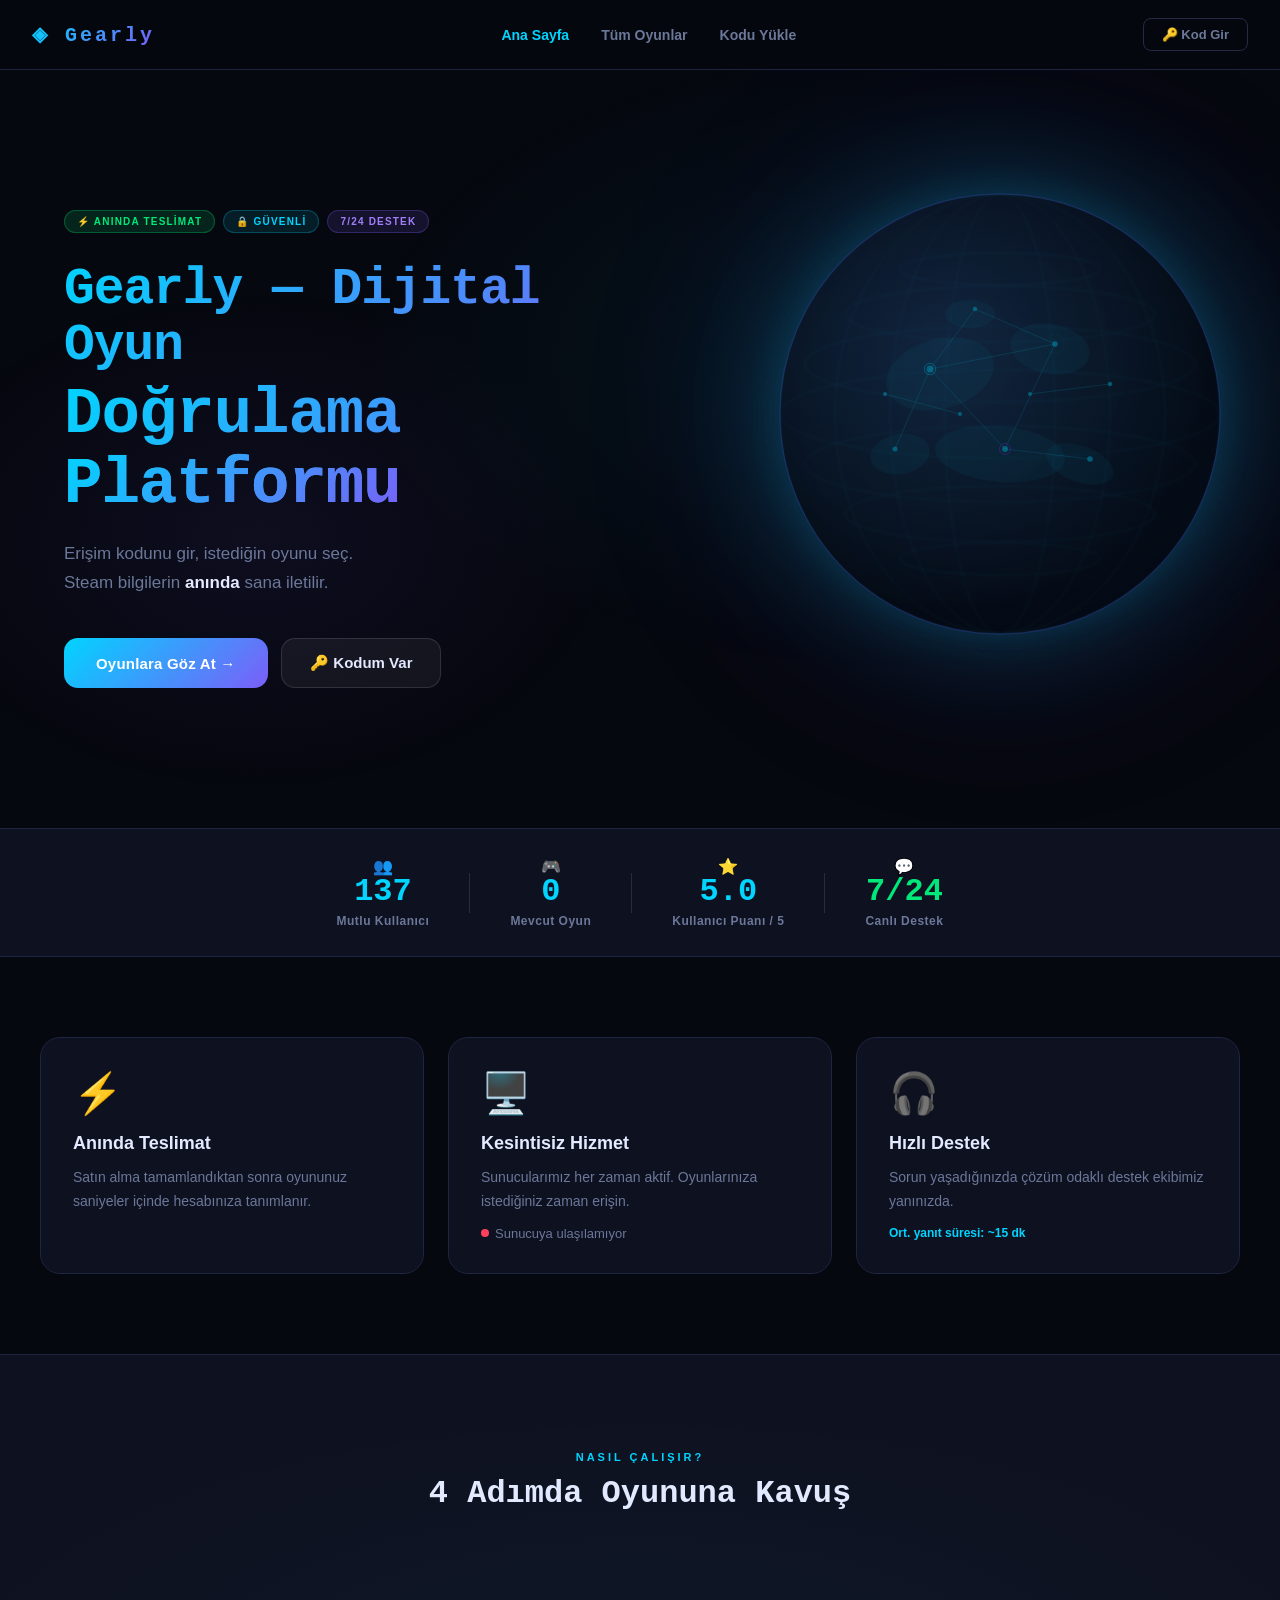
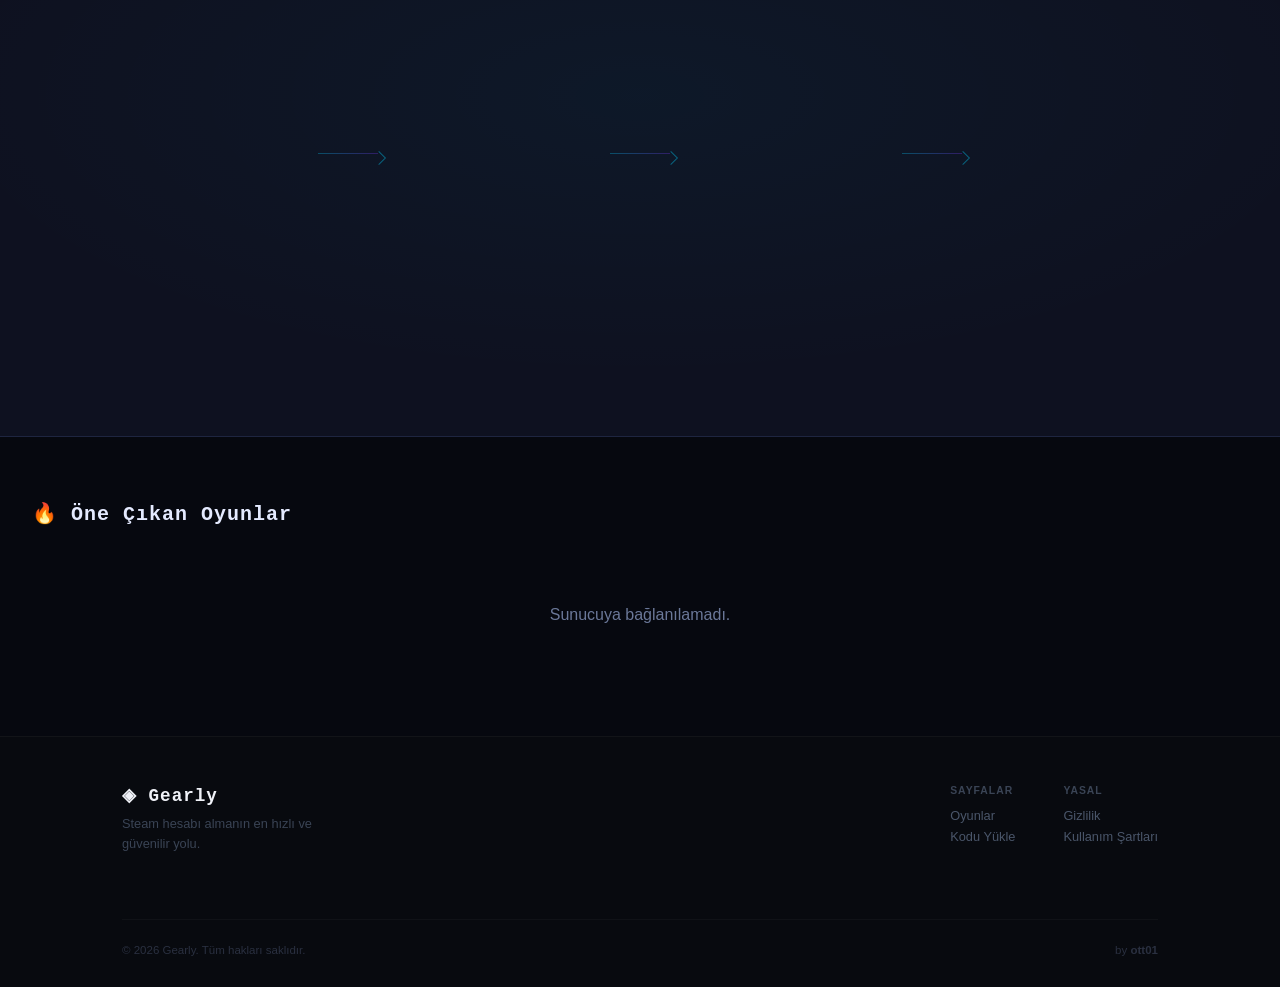
==== commit 29371aac: "Update index.html" ====
--- a/index.html
+++ b/index.html
@@ -129,138 +129,92 @@
     <svg class="hero-globe-svg" viewBox="0 0 520 520" xmlns="http://www.w3.org/2000/svg">
       <defs>
         <radialGradient id="globeGrad" cx="38%" cy="35%" r="60%">
-          <stop offset="0%"   stop-color="#1a2a4a" stop-opacity="0.92"/>
-          <stop offset="100%" stop-color="#040810" stop-opacity="0.97"/>
+          <stop offset="0%" stop-color="#1a2a4a" stop-opacity="0.9"/>
+          <stop offset="100%" stop-color="#060a15" stop-opacity="0.95"/>
         </radialGradient>
         <radialGradient id="globeGlow" cx="50%" cy="50%" r="50%">
-          <stop offset="0%"   stop-color="#00d2ff" stop-opacity="0.18"/>
-          <stop offset="55%"  stop-color="#7b2ff7" stop-opacity="0.10"/>
-          <stop offset="100%" stop-color="#000"    stop-opacity="0"/>
-        </radialGradient>
-        <radialGradient id="globeGlow2" cx="38%" cy="32%" r="45%">
-          <stop offset="0%"   stop-color="#ffffff" stop-opacity="0.06"/>
-          <stop offset="100%" stop-color="#000"    stop-opacity="0"/>
+          <stop offset="0%" stop-color="#00d2ff" stop-opacity="0.12"/>
+          <stop offset="70%" stop-color="#7b2ff7" stop-opacity="0.06"/>
+          <stop offset="100%" stop-color="#000" stop-opacity="0"/>
         </radialGradient>
         <clipPath id="globeClip">
           <circle cx="260" cy="260" r="220"/>
         </clipPath>
         <filter id="globeBlur">
-          <feGaussianBlur stdDeviation="1"/>
-        </filter>
-        <filter id="softBlur">
-          <feGaussianBlur stdDeviation="2.5"/>
+          <feGaussianBlur stdDeviation="1.2"/>
         </filter>
       </defs>
-
-      <!-- Dış glow halkası -->
-      <circle cx="260" cy="260" r="256" fill="url(#globeGlow)"/>
-      <!-- İkincil highlight -->
-      <circle cx="260" cy="260" r="220" fill="url(#globeGlow2)"/>
+      <!-- Glow -->
+      <circle cx="260" cy="260" r="240" fill="url(#globeGlow)"/>
       <!-- Ana küre -->
-      <circle cx="260" cy="260" r="220" fill="url(#globeGrad)" stroke="#00d2ff" stroke-width="0.9" stroke-opacity="0.35"/>
-
-      <!-- Enlem çizgileri (daha fazla) -->
-      <g clip-path="url(#globeClip)" stroke="#00d2ff" stroke-width="0.5" stroke-opacity="0.2" fill="none" filter="url(#globeBlur)">
-        <ellipse cx="260" cy="260" rx="220" ry="46"/>
-        <ellipse cx="260" cy="215" rx="200" ry="40"/>
-        <ellipse cx="260" cy="168" rx="168" ry="30"/>
-        <ellipse cx="260" cy="125" rx="118" ry="19"/>
-        <ellipse cx="260" cy="88"  rx="65"  ry="10"/>
-        <ellipse cx="260" cy="305" rx="200" ry="40"/>
-        <ellipse cx="260" cy="352" rx="168" ry="30"/>
-        <ellipse cx="260" cy="395" rx="118" ry="19"/>
-        <ellipse cx="260" cy="432" rx="65"  ry="10"/>
+      <circle cx="260" cy="260" r="220" fill="url(#globeGrad)" stroke="#00d2ff" stroke-width="0.8" stroke-opacity="0.3"/>
+      <!-- Enlem çizgileri -->
+      <g clip-path="url(#globeClip)" stroke="#00d2ff" stroke-width="0.5" stroke-opacity="0.18" fill="none" filter="url(#globeBlur)">
+        <ellipse cx="260" cy="260" rx="220" ry="44"/>
+        <ellipse cx="260" cy="210" rx="195" ry="38"/>
+        <ellipse cx="260" cy="160" rx="155" ry="28"/>
+        <ellipse cx="260" cy="115" rx="100" ry="16"/>
+        <ellipse cx="260" cy="310" rx="195" ry="38"/>
+        <ellipse cx="260" cy="360" rx="155" ry="28"/>
+        <ellipse cx="260" cy="405" rx="100" ry="16"/>
       </g>
-
-      <!-- Boylam çizgileri (daha fazla) -->
-      <g clip-path="url(#globeClip)" stroke="#00d2ff" stroke-width="0.5" stroke-opacity="0.2" fill="none" filter="url(#globeBlur)">
-        <ellipse cx="260" cy="260" rx="40"  ry="220"/>
-        <ellipse cx="260" cy="260" rx="88"  ry="220"/>
-        <ellipse cx="260" cy="260" rx="136" ry="220"/>
-        <ellipse cx="260" cy="260" rx="184" ry="220"/>
+      <!-- Boylam çizgileri -->
+      <g clip-path="url(#globeClip)" stroke="#00d2ff" stroke-width="0.5" stroke-opacity="0.18" fill="none" filter="url(#globeBlur)">
+        <ellipse cx="260" cy="260" rx="55" ry="220"/>
+        <ellipse cx="260" cy="260" rx="110" ry="220"/>
+        <ellipse cx="260" cy="260" rx="165" ry="220"/>
         <ellipse cx="260" cy="260" rx="220" ry="220"/>
       </g>
-
-      <!-- Kıta lekeleri (soyut) -->
-      <g clip-path="url(#globeClip)" fill="#00d2ff" fill-opacity="0.06">
-        <ellipse cx="195" cy="218" rx="60" ry="38" transform="rotate(-15 195 218)"/>
-        <ellipse cx="318" cy="192" rx="45" ry="28" transform="rotate(10 318 192)"/>
-        <ellipse cx="258" cy="308" rx="70" ry="30" transform="rotate(5 258 308)"/>
-        <ellipse cx="155" cy="305" rx="32" ry="22" transform="rotate(-10 155 305)"/>
-        <ellipse cx="348" cy="318" rx="38" ry="20" transform="rotate(20 348 318)"/>
-        <ellipse cx="228" cy="158" rx="28" ry="16"/>
-        <ellipse cx="370" cy="250" rx="22" ry="14" transform="rotate(30 370 250)"/>
-        <ellipse cx="145" cy="180" rx="18" ry="12" transform="rotate(-20 145 180)"/>
+      <!-- Kıta leke şekilleri (soyut) -->
+      <g clip-path="url(#globeClip)" fill="#00d2ff" fill-opacity="0.07">
+        <ellipse cx="200" cy="220" rx="55" ry="35" transform="rotate(-15 200 220)"/>
+        <ellipse cx="310" cy="195" rx="40" ry="25" transform="rotate(10 310 195)"/>
+        <ellipse cx="260" cy="300" rx="65" ry="28" transform="rotate(5 260 300)"/>
+        <ellipse cx="160" cy="300" rx="30" ry="20" transform="rotate(-10 160 300)"/>
+        <ellipse cx="340" cy="310" rx="35" ry="18" transform="rotate(20 340 310)"/>
+        <ellipse cx="230" cy="160" rx="25" ry="14"/>
       </g>
-
-      <!-- Nokta ağı -->
-      <g clip-path="url(#globeClip)" fill="#00d2ff" fill-opacity="0.7">
+      <!-- Nokta ağı (bağlantı noktaları) -->
+      <g clip-path="url(#globeClip)" fill="#00d2ff" fill-opacity="0.55">
         <circle cx="190" cy="215" r="3.5"/>
         <circle cx="315" cy="190" r="2.8"/>
-        <circle cx="265" cy="298" r="3.2"/>
+        <circle cx="265" cy="295" r="3"/>
         <circle cx="155" cy="295" r="2.5"/>
-        <circle cx="350" cy="308" r="2.8"/>
+        <circle cx="350" cy="305" r="2.8"/>
         <circle cx="235" cy="155" r="2.2"/>
-        <circle cx="292" cy="242" r="2"/>
-        <circle cx="220" cy="262" r="2"/>
-        <circle cx="372" cy="232" r="2.4"/>
-        <circle cx="145" cy="242" r="2"/>
-        <circle cx="175" cy="340" r="2.2"/>
-        <circle cx="330" cy="355" r="2.5"/>
-        <circle cx="260" cy="170" r="2"/>
-        <circle cx="390" cy="280" r="2"/>
-        <circle cx="128" cy="290" r="1.8"/>
+        <circle cx="290" cy="240" r="2"/>
+        <circle cx="220" cy="260" r="2"/>
+        <circle cx="370" cy="230" r="2.2"/>
+        <circle cx="145" cy="240" r="2"/>
       </g>
-      <!-- Mor nokta aksanı -->
-      <g clip-path="url(#globeClip)" fill="#a259ff" fill-opacity="0.65">
-        <circle cx="310" cy="330" r="2.5"/>
-        <circle cx="200" cy="175" r="2"/>
-        <circle cx="355" cy="195" r="1.8"/>
-        <circle cx="170" cy="255" r="2"/>
-      </g>
-
       <!-- Bağlantı çizgileri -->
-      <g clip-path="url(#globeClip)" stroke="#00d2ff" stroke-width="0.7" stroke-opacity="0.28" fill="none">
-        <line x1="190" y1="215" x2="265" y2="298"/>
-        <line x1="315" y1="190" x2="265" y2="298"/>
+      <g clip-path="url(#globeClip)" stroke="#00d2ff" stroke-width="0.7" stroke-opacity="0.3" fill="none">
+        <line x1="190" y1="215" x2="265" y2="295"/>
+        <line x1="315" y1="190" x2="265" y2="295"/>
         <line x1="190" y1="215" x2="315" y2="190"/>
-        <line x1="265" y1="298" x2="350" y2="308"/>
+        <line x1="265" y1="295" x2="350" y2="305"/>
         <line x1="190" y1="215" x2="155" y2="295"/>
         <line x1="235" y1="155" x2="315" y2="190"/>
-        <line x1="292" y1="242" x2="372" y2="232"/>
-        <line x1="220" y1="262" x2="145" y2="242"/>
+        <line x1="290" y1="240" x2="370" y2="230"/>
+        <line x1="220" y1="260" x2="145" y2="240"/>
         <line x1="235" y1="155" x2="190" y2="215"/>
-        <line x1="175" y1="340" x2="155" y2="295"/>
-        <line x1="330" y1="355" x2="350" y2="308"/>
-        <line x1="265" y1="298" x2="175" y2="340"/>
-        <line x1="265" y1="298" x2="330" y2="355"/>
-        <line x1="315" y1="190" x2="372" y2="232"/>
-        <line x1="260" y1="170" x2="235" y2="155"/>
-        <line x1="390" y1="280" x2="372" y2="232"/>
       </g>
-
       <!-- Animasyonlu pulse noktaları -->
-      <circle cx="190" cy="215" r="6" fill="none" stroke="#00d2ff" stroke-width="1.2" stroke-opacity="0.6">
-        <animate attributeName="r" values="5;16;5" dur="3.2s" repeatCount="indefinite"/>
-        <animate attributeName="stroke-opacity" values="0.6;0;0.6" dur="3.2s" repeatCount="indefinite"/>
+      <circle cx="190" cy="215" r="7" fill="none" stroke="#00d2ff" stroke-width="1" stroke-opacity="0.5">
+        <animate attributeName="r" values="5;14;5" dur="3s" repeatCount="indefinite"/>
+        <animate attributeName="stroke-opacity" values="0.5;0;0.5" dur="3s" repeatCount="indefinite"/>
       </circle>
-      <circle cx="265" cy="298" r="6" fill="none" stroke="#7b2ff7" stroke-width="1.2" stroke-opacity="0.6">
-        <animate attributeName="r" values="5;14;5" dur="2.6s" begin="0.8s" repeatCount="indefinite"/>
-        <animate attributeName="stroke-opacity" values="0.6;0;0.6" dur="2.6s" begin="0.8s" repeatCount="indefinite"/>
+      <circle cx="265" cy="295" r="7" fill="none" stroke="#7b2ff7" stroke-width="1" stroke-opacity="0.5">
+        <animate attributeName="r" values="5;12;5" dur="2.4s" begin="0.8s" repeatCount="indefinite"/>
+        <animate attributeName="stroke-opacity" values="0.5;0;0.5" dur="2.4s" begin="0.8s" repeatCount="indefinite"/>
       </circle>
-      <circle cx="315" cy="190" r="6" fill="none" stroke="#00d2ff" stroke-width="1" stroke-opacity="0.5">
-        <animate attributeName="r" values="5;12;5" dur="3s" begin="1.5s" repeatCount="indefinite"/>
-        <animate attributeName="stroke-opacity" values="0.5;0;0.5" dur="3s" begin="1.5s" repeatCount="indefinite"/>
+      <circle cx="315" cy="190" r="7" fill="none" stroke="#00d2ff" stroke-width="1" stroke-opacity="0.4">
+        <animate attributeName="r" values="5;10;5" dur="2.8s" begin="1.5s" repeatCount="indefinite"/>
+        <animate attributeName="stroke-opacity" values="0.4;0;0.4" dur="2.8s" begin="1.5s" repeatCount="indefinite"/>
       </circle>
-      <circle cx="350" cy="308" r="5" fill="none" stroke="#a259ff" stroke-width="1" stroke-opacity="0.5">
-        <animate attributeName="r" values="4;11;4" dur="2.8s" begin="2.2s" repeatCount="indefinite"/>
-        <animate attributeName="stroke-opacity" values="0.5;0;0.5" dur="2.8s" begin="2.2s" repeatCount="indefinite"/>
-      </circle>
-
-      <!-- Dış kenar çizgileri -->
-      <circle cx="260" cy="260" r="220" fill="none" stroke="#7b2ff7" stroke-width="1.5" stroke-opacity="0.22"/>
-      <circle cx="260" cy="260" r="235" fill="none" stroke="#00d2ff" stroke-width="0.6" stroke-opacity="0.1" stroke-dasharray="5 10"/>
-      <circle cx="260" cy="260" r="248" fill="none" stroke="#7b2ff7" stroke-width="0.4" stroke-opacity="0.06" stroke-dasharray="2 14"/>
+      <!-- Dış parlaklık halkası -->
+      <circle cx="260" cy="260" r="220" fill="none" stroke="#7b2ff7" stroke-width="1.5" stroke-opacity="0.2"/>
+      <circle cx="260" cy="260" r="235" fill="none" stroke="#00d2ff" stroke-width="0.5" stroke-opacity="0.08" stroke-dasharray="4 8"/>
     </svg>
   </div>
 
@@ -412,15 +366,6 @@
             <a href="#" onclick="showOverlay('terms-overlay'); return false;">Kullanım Şartları</a>
           </div>
         </div>
-        <div>
-          <div class="footer-col-title">Sosyal</div>
-          <div class="footer-social-mini">
-            <a href="#" class="social-btn-mini" title="Discord"><svg width="15" height="15" viewBox="0 0 24 24" fill="currentColor"><path d="M20.317 4.37a19.791 19.791 0 0 0-4.885-1.515.074.074 0 0 0-.079.037c-.21.375-.444.864-.608 1.25a18.27 18.27 0 0 0-5.487 0 12.64 12.64 0 0 0-.617-1.25.077.077 0 0 0-.079-.037A19.736 19.736 0 0 0 3.677 4.37a.07.07 0 0 0-.032.027C.533 9.046-.32 13.58.099 18.057a.082.082 0 0 0 .031.057 19.9 19.9 0 0 0 5.993 3.03.078.078 0 0 0 .084-.028c.462-.63.874-1.295 1.226-1.994a.076.076 0 0 0-.041-.106 13.107 13.107 0 0 1-1.872-.892.077.077 0 0 1-.008-.128 10.2 10.2 0 0 0 .372-.292.074.074 0 0 1 .077-.01c3.928 1.793 8.18 1.793 12.062 0a.074.074 0 0 1 .078.01c.12.098.246.198.373.292a.077.077 0 0 1-.006.127 12.299 12.299 0 0 1-1.873.892.077.077 0 0 0-.041.107c.36.698.772 1.362 1.225 1.993a.076.076 0 0 0 .084.028 19.839 19.839 0 0 0 6.002-3.03.077.077 0 0 0 .032-.054c.5-5.177-.838-9.674-3.549-13.66a.061.061 0 0 0-.031-.03z"/></svg></a>
-            <a href="#" class="social-btn-mini" title="Twitter/X"><svg width="15" height="15" viewBox="0 0 24 24" fill="currentColor"><path d="M18.244 2.25h3.308l-7.227 8.26 8.502 11.24H16.17l-5.214-6.817L4.99 21.75H1.68l7.73-8.835L1.254 2.25H8.08l4.713 6.231zm-1.161 17.52h1.833L7.084 4.126H5.117z"/></svg></a>
-            <a href="#" class="social-btn-mini" title="Instagram"><svg width="15" height="15" viewBox="0 0 24 24" fill="none" stroke="currentColor" stroke-width="2" stroke-linecap="round" stroke-linejoin="round"><rect x="2" y="2" width="20" height="20" rx="5" ry="5"/><path d="M16 11.37A4 4 0 1 1 12.63 8 4 4 0 0 1 16 11.37z"/><line x1="17.5" y1="6.5" x2="17.51" y2="6.5"/></svg></a>
-            <a href="#" class="social-btn-mini" title="Telegram"><svg width="15" height="15" viewBox="0 0 24 24" fill="currentColor"><path d="M12 0C5.373 0 0 5.373 0 12s5.373 12 12 12 12-5.373 12-12S18.627 0 12 0zm5.562 8.248-1.97 9.289c-.145.658-.537.818-1.084.508l-3-2.21-1.447 1.394c-.16.16-.295.295-.605.295l.213-3.053 5.56-5.023c.242-.213-.054-.333-.373-.12l-6.871 4.326-2.962-.924c-.643-.204-.657-.643.136-.953l11.57-4.461c.537-.194 1.006.131.833.932z"/></svg></a>
-          </div>
-        </div>
       </div>
     </div>
     <div class="footer-bottom-row">
@@ -431,7 +376,7 @@
 </footer>
 
 <!-- ===== CANLI DESTEK — PANEL (fixed, FAB üstünde) ===== -->
-<div class="lsw-panel" id="lsw-panel">
+<div class="lsw-panel" id="lsw-panel" style="display:none !important;">
   <div class="lsw-panel-header">
     <div class="lsw-header-info">
       <div class="lsw-header-avatar">◈</div>
@@ -468,7 +413,7 @@
 </div>
 
 <!-- ===== CANLI DESTEK — FAB + TOOLTIP (fixed, sağ-alt) ===== -->
-<div id="live-support-widget">
+<div id="live-support-widget" style="display:none !important;">
   <div class="lsw-tooltip" id="lsw-tooltip">
     <span>★ 7/24 Canlı Destek</span>
     <button class="lsw-tooltip-close" onclick="document.getElementById('lsw-tooltip').style.display='none'">✕</button>
@@ -484,14 +429,14 @@
 /* ===== HERO GLOBE ===== */
 .hero-globe-wrap {
   position: absolute;
-  right: -60px;
+  right: 20px;
   top: 50%;
   transform: translateY(-50%);
-  width: 580px;
-  height: 580px;
+  width: 520px;
+  height: 520px;
   pointer-events: none;
   z-index: 0;
-  opacity: 0.7;
+  opacity: 0.65;
   animation: globeSpin 90s linear infinite, globePulse 8s ease-in-out infinite;
 }
 .hero-globe-svg {
@@ -504,11 +449,11 @@
   to   { transform: translateY(-50%) rotate(360deg); }
 }
 @keyframes globePulse {
-  0%, 100% { opacity: 0.65; filter: drop-shadow(0 0 60px rgba(0,210,255,0.22)) drop-shadow(0 0 120px rgba(123,47,247,0.15)); }
-  50%       { opacity: 0.85; filter: drop-shadow(0 0 90px rgba(0,210,255,0.38)) drop-shadow(0 0 160px rgba(123,47,247,0.28)) drop-shadow(0 0 30px rgba(0,210,255,0.5)); }
+  0%, 100% { opacity: 0.6; }
+  50%       { opacity: 0.85; }
 }
 @media (max-width: 900px) {
-  .hero-globe-wrap { width: 340px; height: 340px; right: -80px; opacity: 0.35; }
+  .hero-globe-wrap { width: 320px; height: 320px; right: 10px; opacity: 0.3; }
 }
 @media (max-width: 600px) {
   .hero-globe-wrap { display: none; }
--- a/style.css
+++ b/style.css
@@ -2384,14 +2384,15 @@
 
 /* Sağ taraf — yorumlar */
 .hero-right {
-  flex: 1; min-width: 280px; max-width: 380px;
+  flex: 1; min-width: 320px; max-width: 500px;
 }
 .hero-reviews-card {
-  background: rgba(14,17,32,0.7);
-  border: 1px solid rgba(255,255,255,0.07);
-  border-radius: 20px;
-  padding: 1.25rem;
-  backdrop-filter: blur(16px);
+  background: rgba(14,17,32,0.75);
+  border: 1px solid rgba(0,210,255,0.13);
+  border-radius: 22px;
+  padding: 1.6rem 1.75rem;
+  backdrop-filter: blur(20px);
+  box-shadow: 0 8px 48px rgba(0,210,255,0.07), 0 2px 16px rgba(0,0,0,0.4);
 }
 .hrc-header {
   display: flex; align-items: center; gap: 0.5rem;
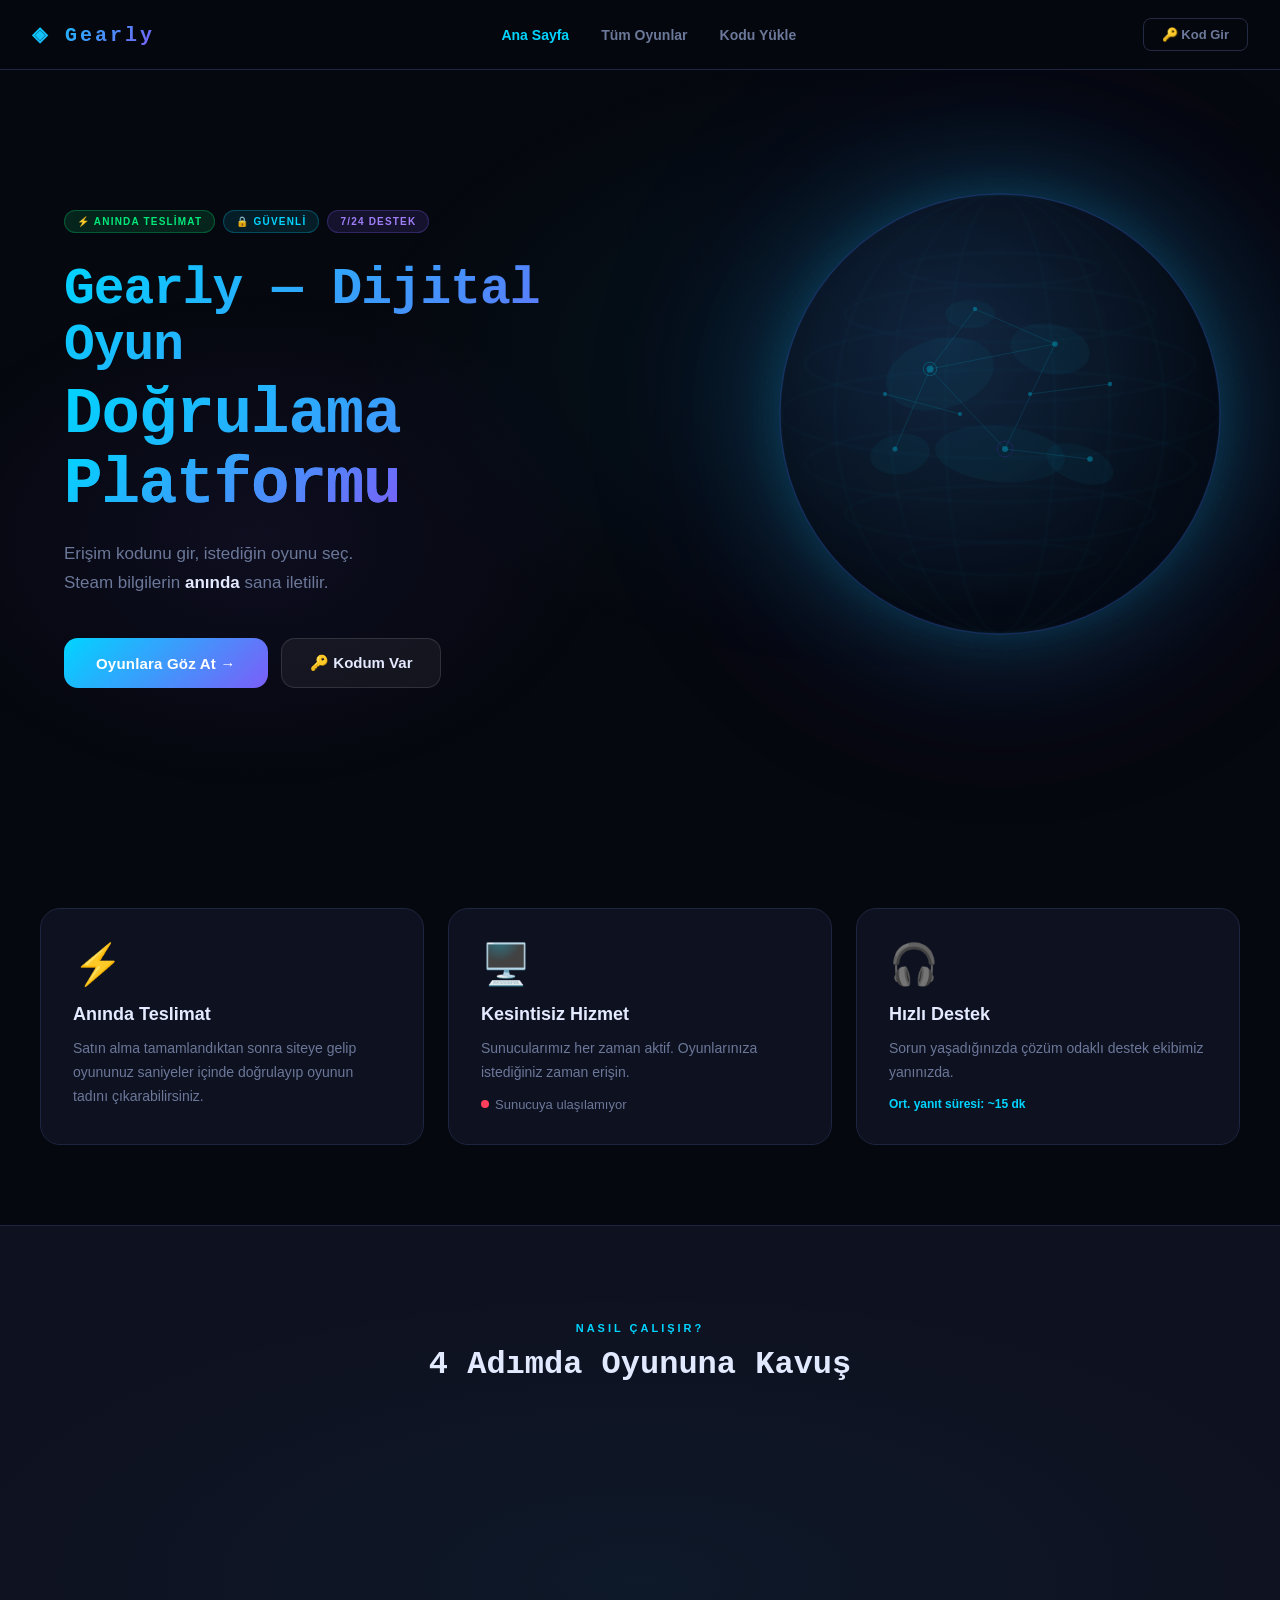
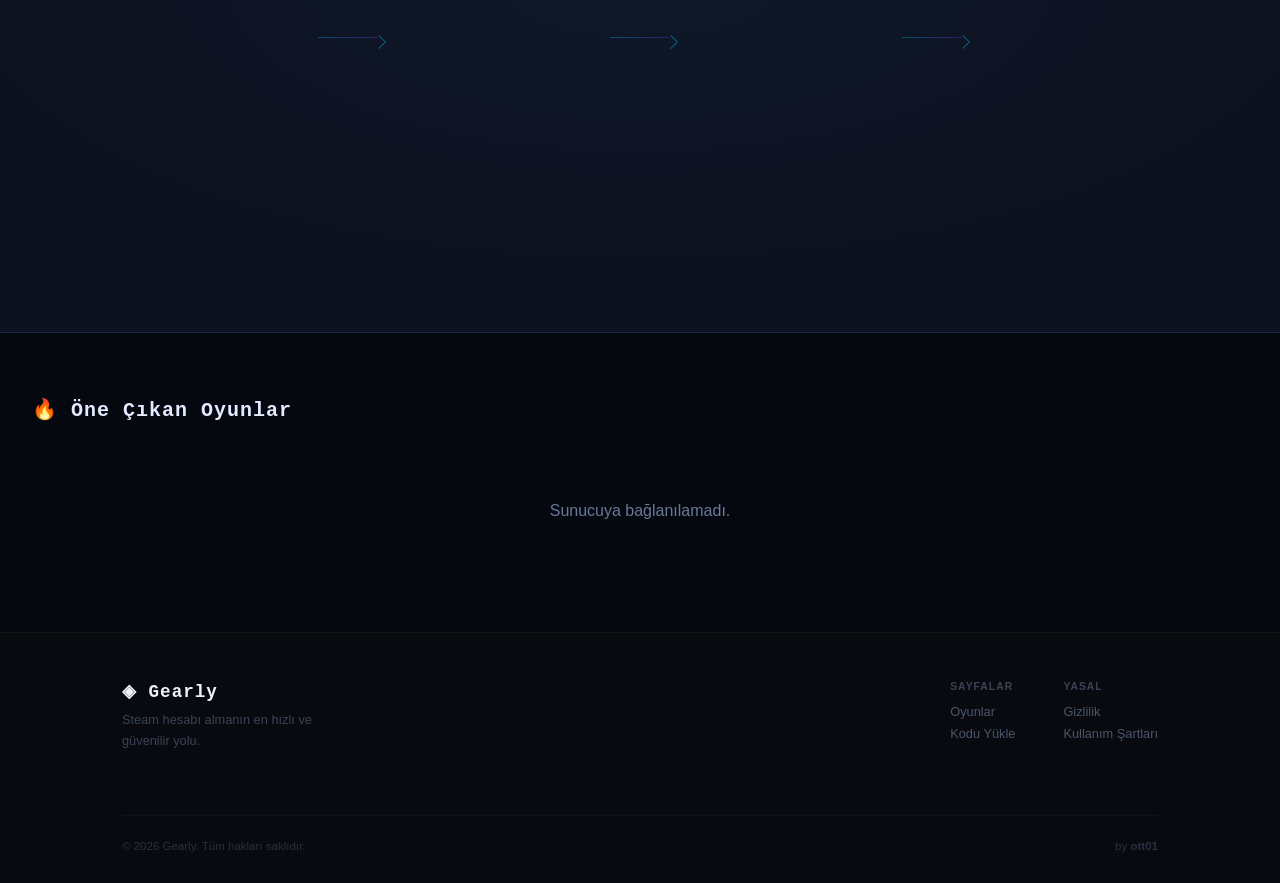
==== commit ea695528: "Update index.html" ====
--- a/index.html
+++ b/index.html
@@ -19,7 +19,7 @@
     <button class="overlay-close" onclick="closeOverlay('code-overlay')">✕</button>
     <div class="overlay-logo">◈ Gearly</div>
     <h2>🔑 Kodunu Gir</h2>
-    <p style="color:var(--text2);font-size:0.9rem;margin-bottom:1.25rem;">Erişim kodunu girerek oyun satın al <em>veya</em> daha önce aldığın oyunu görüntüle.</p>
+    <p style="color:var(--text2);font-size:0.9rem;margin-bottom:1.25rem;">Erişim kodunu girerek oyun doğrulama kodunu al <em>veya</em> daha önce aldığın oyunu görüntüle.</p>
     <div class="field-group">
       <label>Erişim Kodu</label>
       <input type="text" id="redeem-code-input" placeholder="XXXX-XXXX-XXXX-XXXX" maxlength="35" style="text-transform:uppercase;letter-spacing:2px;" oninput="this.value=this.value.toUpperCase()">
@@ -75,10 +75,10 @@
     <div class="overlay-logo">◈ Gearly</div>
     <h2>Gizlilik Politikası</h2>
     <div class="legal-content">
-      <p>Gearly.com.tr olarak kullanıcı gizliliğine büyük önem veriyoruz.</p>
-      <h4>Toplanan Veriler</h4><p>Kayıt sırasında kullanıcı adı, e-posta adresi ve şifre bilgileriniz şifrelenmiş şekilde saklanır.</p>
-      <h4>Veri Güvenliği</h4><p>Tüm veriler güvenli sunucularda saklanır. Üçüncü taraflarla paylaşılmaz.</p>
-      <h4>Çerezler</h4><p>Oturum bilgilerinizi hatırlamak için tarayıcı yerel depolama alanı kullanılır.</p>
+      <p>Gearly, kullanıcı gizliliğini en üst seviyede tutar. Platformumuz bir veri toplama aracı değil, sadece veri doğrulama servisidir.</p>
+      <h4>Veri Kullanımı ve Kayıtlar</h4><p>Kişisel Veri: Sitemizde üyelik yoktur; isminiz, e-postanız veya şifreniz gibi kişisel bilgileriniz asla istenmez ve sistemimize kaydedilmez.</p>
+      <p>İşlem Kayıtları: Yapılan doğrulamaların güvenliği ve takibi amacıyla; işlemin gerçekleştiği zaman ve sorgulanan içerik bilgisi sistemimizde kayıt altında tutulabilir. Bu kayıtlar sadece sistem yönetimi için kullanılır ve üçüncü şahıslarla paylaşılmaz.</p>
+      <h4>Çerezler ve İzleme</h4><p>Sitemiz reklam hedeflemesi yapmaz ve kullanıcıları takip eden çerezler (cookie) kullanmaz. Sadece teknik devamlılık için tarayıcınızın yerel depolama alanı kullanılabilir.</p>
     </div>
   </div>
 </div>
@@ -92,7 +92,7 @@
     <div class="legal-content">
       <p>Gearly.com.tr platformunu kullanarak aşağıdaki koşulları kabul etmiş sayılırsınız.</p>
       <h4>Hizmet Kapsamı</h4><p>Gearly, dijital oyun erişimi sağlayan bir platformdur.</p>
-      <h4>Kullanıcı Sorumluluğu</h4><p>Hesap bilgilerinizin güvenliğinden siz sorumlusunuz.</p>
+      <h4>Kullanıcı Sorumluluğu</h4><p>Doğrulama kodlarınızın güvenliğinden siz sorumlusunuz.</p>
       <h4>İade Politikası</h4><p>Dijital ürünlerin doğası gereği, oyun erişimi sağlandıktan sonra iade yapılmamaktadır.</p>
     </div>
   </div>
@@ -242,27 +242,71 @@
     </div>
   </div>
 
-  <!-- Sağ: yorumlar slider -->
+  <!-- Sağ: nasıl çalışır adımları -->
   <div class="hero-right">
-    <div class="hero-reviews-card" id="hero-reviews">
-      <div class="hrc-header">
-        <span class="hrc-star">★</span>
-        <span class="hrc-title">Kullanıcı Yorumları</span>
-      </div>
-      <!-- app.js buraya yazar, slider buradan okur -->
-      <div id="hero-reviews-list" style="display:none;"></div>
-      <!-- Slider -->
-      <div class="hrc-slider-outer">
-        <div class="hrc-slider-track" id="hrc-slider-track">
-          <div class="hrc-slide"><div class="hrc-empty">Yükleniyor...</div></div>
-        </div>
-        <div class="hrc-dots" id="hrc-dots"></div>
-      </div>
+    <div class="hero-reviews-card" id="hero-reviews" style="padding:1.6rem 1.8rem; position:relative; overflow:hidden;">
+
+      <!-- Dekoratif arka plan ışığı -->
+      <div style="position:absolute;top:-40px;right:-40px;width:140px;height:140px;background:radial-gradient(circle,rgba(99,102,241,0.18) 0%,transparent 70%);pointer-events:none;"></div>
+
+      <div class="hrc-header" style="margin-bottom:1.4rem;">
+        <span class="hrc-star" style="font-size:1rem;">◈</span>
+        <span class="hrc-title" style="font-size:0.95rem;letter-spacing:0.08em;text-transform:uppercase;">Nasıl Çalışır?</span>
+      </div>
+
+      <!-- Adım 1 -->
+      <div style="display:flex;gap:1rem;margin-bottom:1.1rem;position:relative;">
+        <div style="display:flex;flex-direction:column;align-items:center;">
+          <div style="width:32px;height:32px;border-radius:50%;background:linear-gradient(135deg,#6366f1,#8b5cf6);display:flex;align-items:center;justify-content:center;font-size:0.75rem;font-weight:700;color:#fff;flex-shrink:0;">1</div>
+          <div style="width:1px;flex:1;background:linear-gradient(to bottom,rgba(99,102,241,0.4),transparent);margin-top:4px;min-height:28px;"></div>
+        </div>
+        <div style="padding-top:4px;">
+          <div style="font-weight:600;font-size:0.88rem;color:#e2e8f0;margin-bottom:2px;">Oyunu Seç</div>
+          <div style="font-size:0.76rem;color:#94a3b8;line-height:1.5;">Mağazadan istediğin oyunu bul ve sepete ekle.</div>
+        </div>
+      </div>
+
+      <!-- Adım 2 -->
+      <div style="display:flex;gap:1rem;margin-bottom:1.1rem;position:relative;">
+        <div style="display:flex;flex-direction:column;align-items:center;">
+          <div style="width:32px;height:32px;border-radius:50%;background:linear-gradient(135deg,#6366f1,#8b5cf6);display:flex;align-items:center;justify-content:center;font-size:0.75rem;font-weight:700;color:#fff;flex-shrink:0;">2</div>
+          <div style="width:1px;flex:1;background:linear-gradient(to bottom,rgba(99,102,241,0.4),transparent);margin-top:4px;min-height:28px;"></div>
+        </div>
+        <div style="padding-top:4px;">
+          <div style="font-weight:600;font-size:0.88rem;color:#e2e8f0;margin-bottom:2px;">Ödeme Yap</div>
+          <div style="font-size:0.76rem;color:#94a3b8;line-height:1.5;">Güvenli ödeme ile işlemini tamamla.</div>
+        </div>
+      </div>
+
+      <!-- Adım 3 -->
+      <div style="display:flex;gap:1rem;margin-bottom:1.1rem;position:relative;">
+        <div style="display:flex;flex-direction:column;align-items:center;">
+          <div style="width:32px;height:32px;border-radius:50%;background:linear-gradient(135deg,#6366f1,#8b5cf6);display:flex;align-items:center;justify-content:center;font-size:0.75rem;font-weight:700;color:#fff;flex-shrink:0;">3</div>
+          <div style="width:1px;flex:1;background:linear-gradient(to bottom,rgba(99,102,241,0.4),transparent);margin-top:4px;min-height:28px;"></div>
+        </div>
+        <div style="padding-top:4px;">
+          <div style="font-weight:600;font-size:0.88rem;color:#e2e8f0;margin-bottom:2px;">Kodu Al</div>
+          <div style="font-size:0.76rem;color:#94a3b8;line-height:1.5;">Steam erişim bilgilerin anında sana iletilir.</div>
+        </div>
+      </div>
+
+      <!-- Adım 4 -->
+      <div style="display:flex;gap:1rem;">
+        <div style="display:flex;flex-direction:column;align-items:center;">
+          <div style="width:32px;height:32px;border-radius:50%;background:linear-gradient(135deg,#10b981,#059669);display:flex;align-items:center;justify-content:center;font-size:0.85rem;font-weight:700;color:#fff;flex-shrink:0;">✓</div>
+        </div>
+        <div style="padding-top:4px;">
+          <div style="font-weight:600;font-size:0.88rem;color:#10b981;margin-bottom:2px;">Oyna!</div>
+          <div style="font-size:0.76rem;color:#94a3b8;line-height:1.5;">Steam'e giriş yap, oyunun hazır.</div>
+        </div>
+      </div>
+
     </div>
   </div>
 </section>
 
 <!-- ===== İSTATİSTİKLER ===== -->
+ <!--
 <section class="stats-bar">
   <div class="stat-item"><div class="stat-icon">👥</div><div class="stat-info"><div class="stat-value" id="stat-users">137</div><div class="stat-label">Mutlu Kullanıcı</div></div></div>
   <div class="stat-divider"></div>
@@ -272,12 +316,12 @@
   <div class="stat-divider"></div>
   <div class="stat-item"><div class="stat-icon">💬</div><div class="stat-info"><div class="stat-value stat-live">7/24</div><div class="stat-label">Canlı Destek</div></div></div>
 </section>
-
+-->
 <!-- ===== ÖZELLİKLER ===== -->
 <section class="features-section">
   <div class="container-wide">
     <div class="features-grid">
-      <div class="feature-card"><div class="feature-icon">⚡</div><h3>Anında Teslimat</h3><p>Satın alma tamamlandıktan sonra oyununuz saniyeler içinde hesabınıza tanımlanır.</p></div>
+      <div class="feature-card"><div class="feature-icon">⚡</div><h3>Anında Teslimat</h3><p>Satın alma tamamlandıktan sonra siteye gelip oyununuz saniyeler içinde doğrulayıp oyunun tadını çıkarabilirsiniz.</p></div>
       <div class="feature-card"><div class="feature-icon">🖥️</div><h3>Kesintisiz Hizmet</h3><p>Sunucularımız her zaman aktif. Oyunlarınıza istediğiniz zaman erişin.</p><div class="feature-status"><span class="status-dot" id="server-status-dot"></span><span id="server-status-text">Sunucu durumu kontrol ediliyor...</span></div></div>
       <div class="feature-card"><div class="feature-icon">🎧</div><h3>Hızlı Destek</h3><p>Sorun yaşadığınızda çözüm odaklı destek ekibimiz yanınızda.</p><div class="feature-meta">Ort. yanıt süresi: ~15 dk</div></div>
     </div>
@@ -305,13 +349,13 @@
     <div class="how-steps" id="how-steps">
       <div class="how-step" id="how-step-1">
         <div class="how-num">01</div><div class="how-icon-wrap">🔑</div>
-        <h4>Kod Satın Al</h4><p>Gearly erişim kodu satın al ve platforma yükle. Bakiyen anında güncellenir.</p>
+        <h4>Kod Satın Al</h4><p>Kodunuzu satın aldıktan sonra .Gearly üzerinden kodunu yükle. Ardından oyununu hemen seç.</p>
         <div class="how-step-glow"></div>
       </div>
       <div class="how-connector"><div class="how-connector-line"><div class="how-connector-arrow"></div></div></div>
       <div class="how-step" id="how-step-2">
         <div class="how-num">02</div><div class="how-icon-wrap">🎮</div>
-        <h4>Oyun Seç</h4><p>Kütüphanemizdeki oyunlardan birini seç ve tek tıkla satın al.</p>
+        <h4>Oyun Seç</h4><p>Kütüphanemizdeki oyunlardan birini seç ve tek tıkla Kodunu al.</p>
         <div class="how-step-glow"></div>
       </div>
       <div class="how-connector"><div class="how-connector-line"><div class="how-connector-arrow"></div></div></div>
--- a/style.css
+++ b/style.css
@@ -123,7 +123,7 @@
   min-height: 100vh;
   display: flex; align-items: center;
   padding: calc(var(--nav-h) + 4rem) 2rem 4rem;
-  position: relative; overflow: hidden;
+  position: relative; overflow: visible;
   max-width: 1400px; margin: 0 auto;
 }
 .hero-bg {
@@ -2384,15 +2384,14 @@
 
 /* Sağ taraf — yorumlar */
 .hero-right {
-  flex: 1; min-width: 320px; max-width: 500px;
+  flex: 1; min-width: 280px; max-width: 380px;
 }
 .hero-reviews-card {
-  background: rgba(14,17,32,0.75);
-  border: 1px solid rgba(0,210,255,0.13);
-  border-radius: 22px;
-  padding: 1.6rem 1.75rem;
-  backdrop-filter: blur(20px);
-  box-shadow: 0 8px 48px rgba(0,210,255,0.07), 0 2px 16px rgba(0,0,0,0.4);
+  background: rgba(14,17,32,0.7);
+  border: 1px solid rgba(255,255,255,0.07);
+  border-radius: 20px;
+  padding: 1.25rem;
+  backdrop-filter: blur(16px);
 }
 .hrc-header {
   display: flex; align-items: center; gap: 0.5rem;
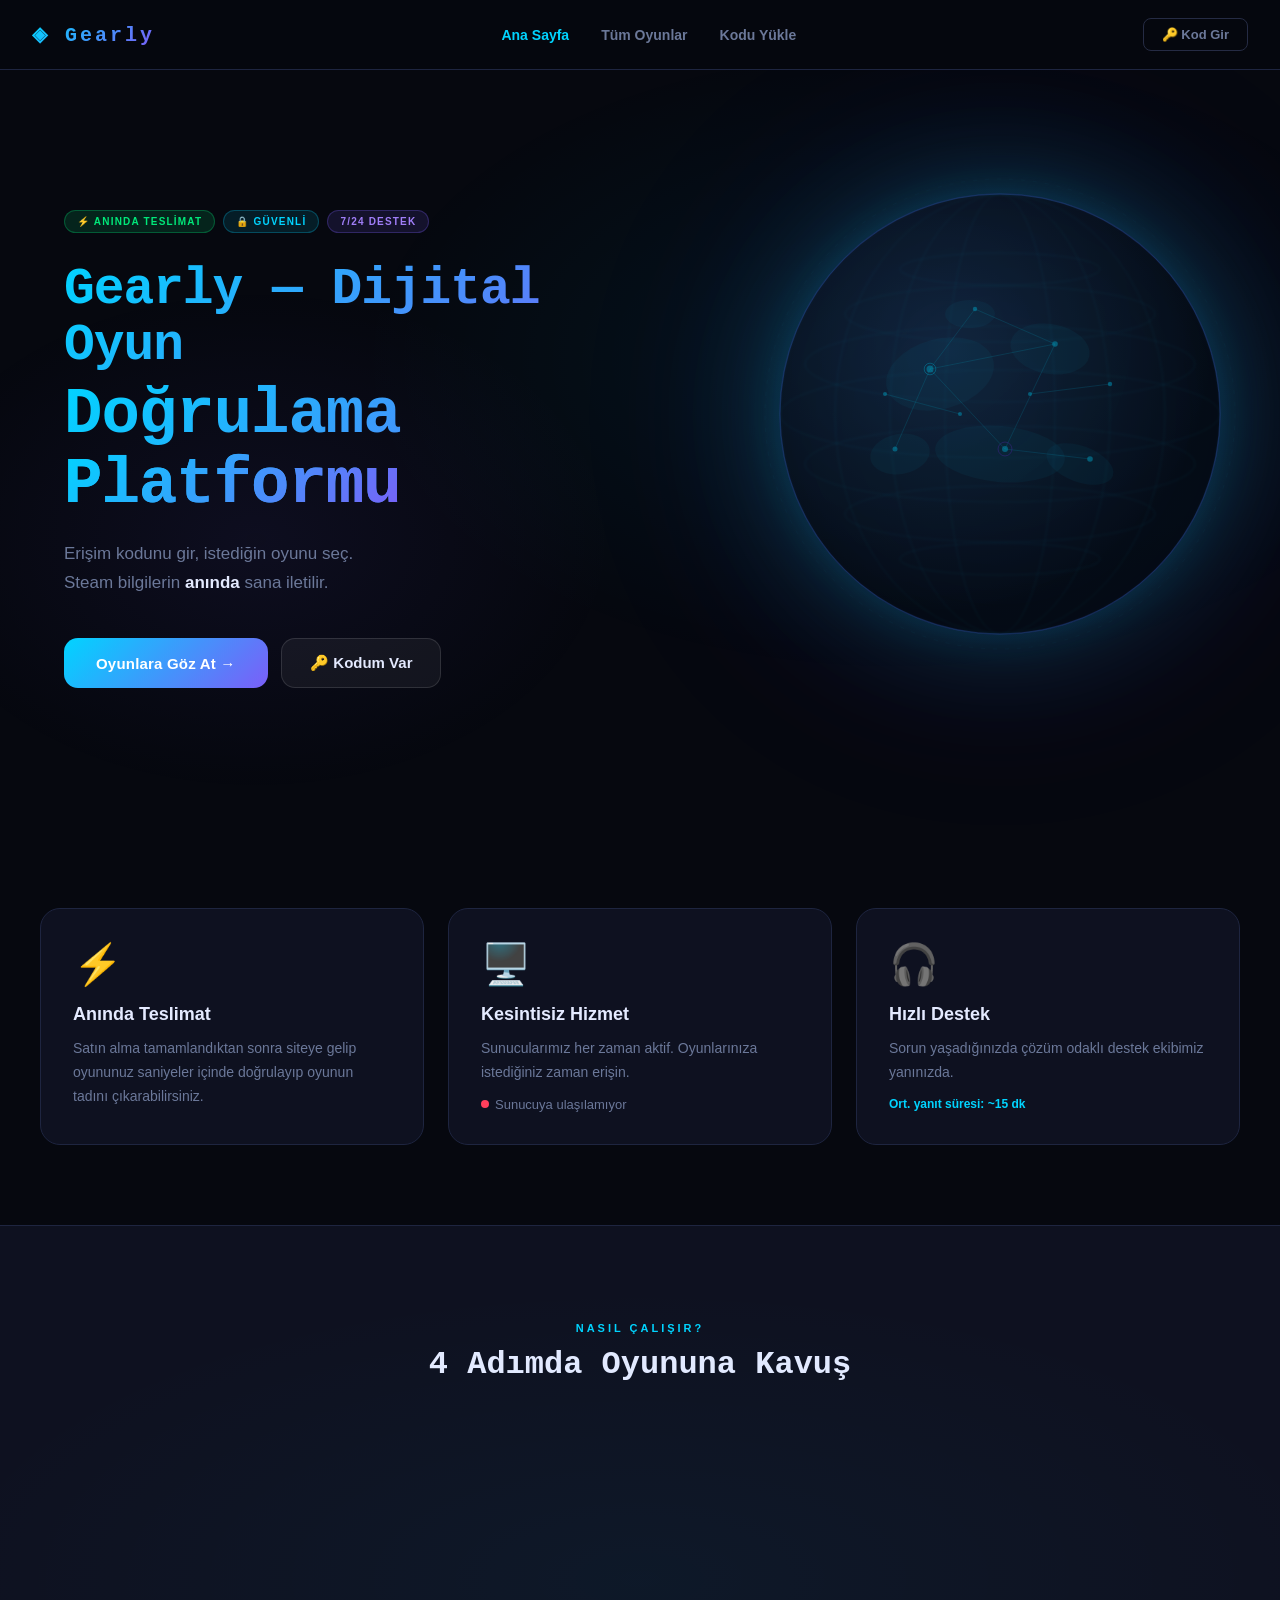
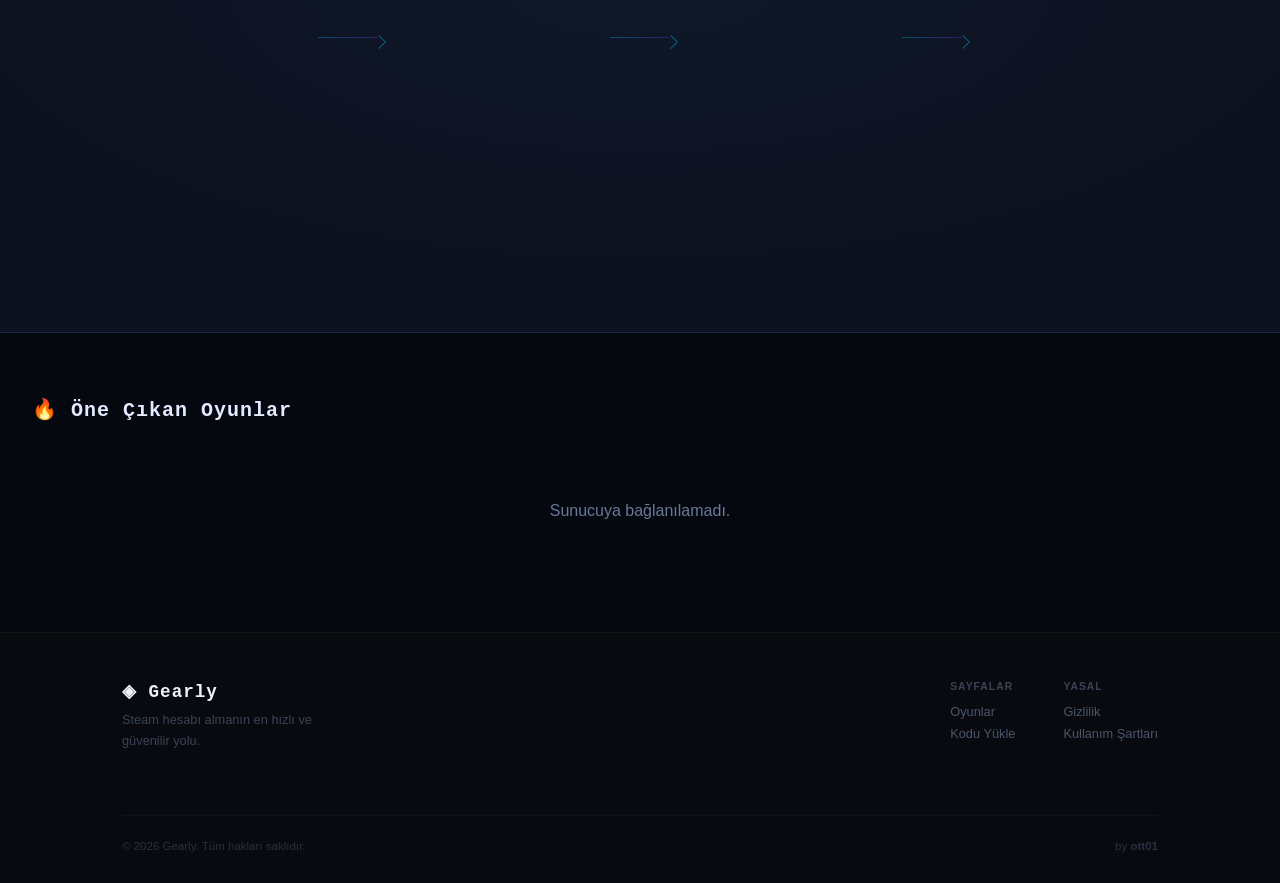
==== commit 20b05393: "Update index.html" ====
--- a/index.html
+++ b/index.html
@@ -17,7 +17,7 @@
 <div id="code-overlay" class="overlay">
   <div class="overlay-box">
     <button class="overlay-close" onclick="closeOverlay('code-overlay')">✕</button>
-    <div class="overlay-logo">◈ Gearly</div>
+    <div class="overlay-logo">◈ Gearlya</div>
     <h2>🔑 Kodunu Gir</h2>
     <p style="color:var(--text2);font-size:0.9rem;margin-bottom:1.25rem;">Erişim kodunu girerek oyun doğrulama kodunu al <em>veya</em> daha önce aldığın oyunu görüntüle.</p>
     <div class="field-group">
--- a/style.css
+++ b/style.css
@@ -2462,3 +2462,8 @@
   .hf-icon { font-size: 1.3rem; }
   .hf-label { font-size: 10px; }
 }
+.aaah4{
+  font-family: 'Orbitron', monospace;
+  font-size: clamp(1.4rem, 3vw, 2rem);
+  font-weight: 900; color: var(--text);
+}
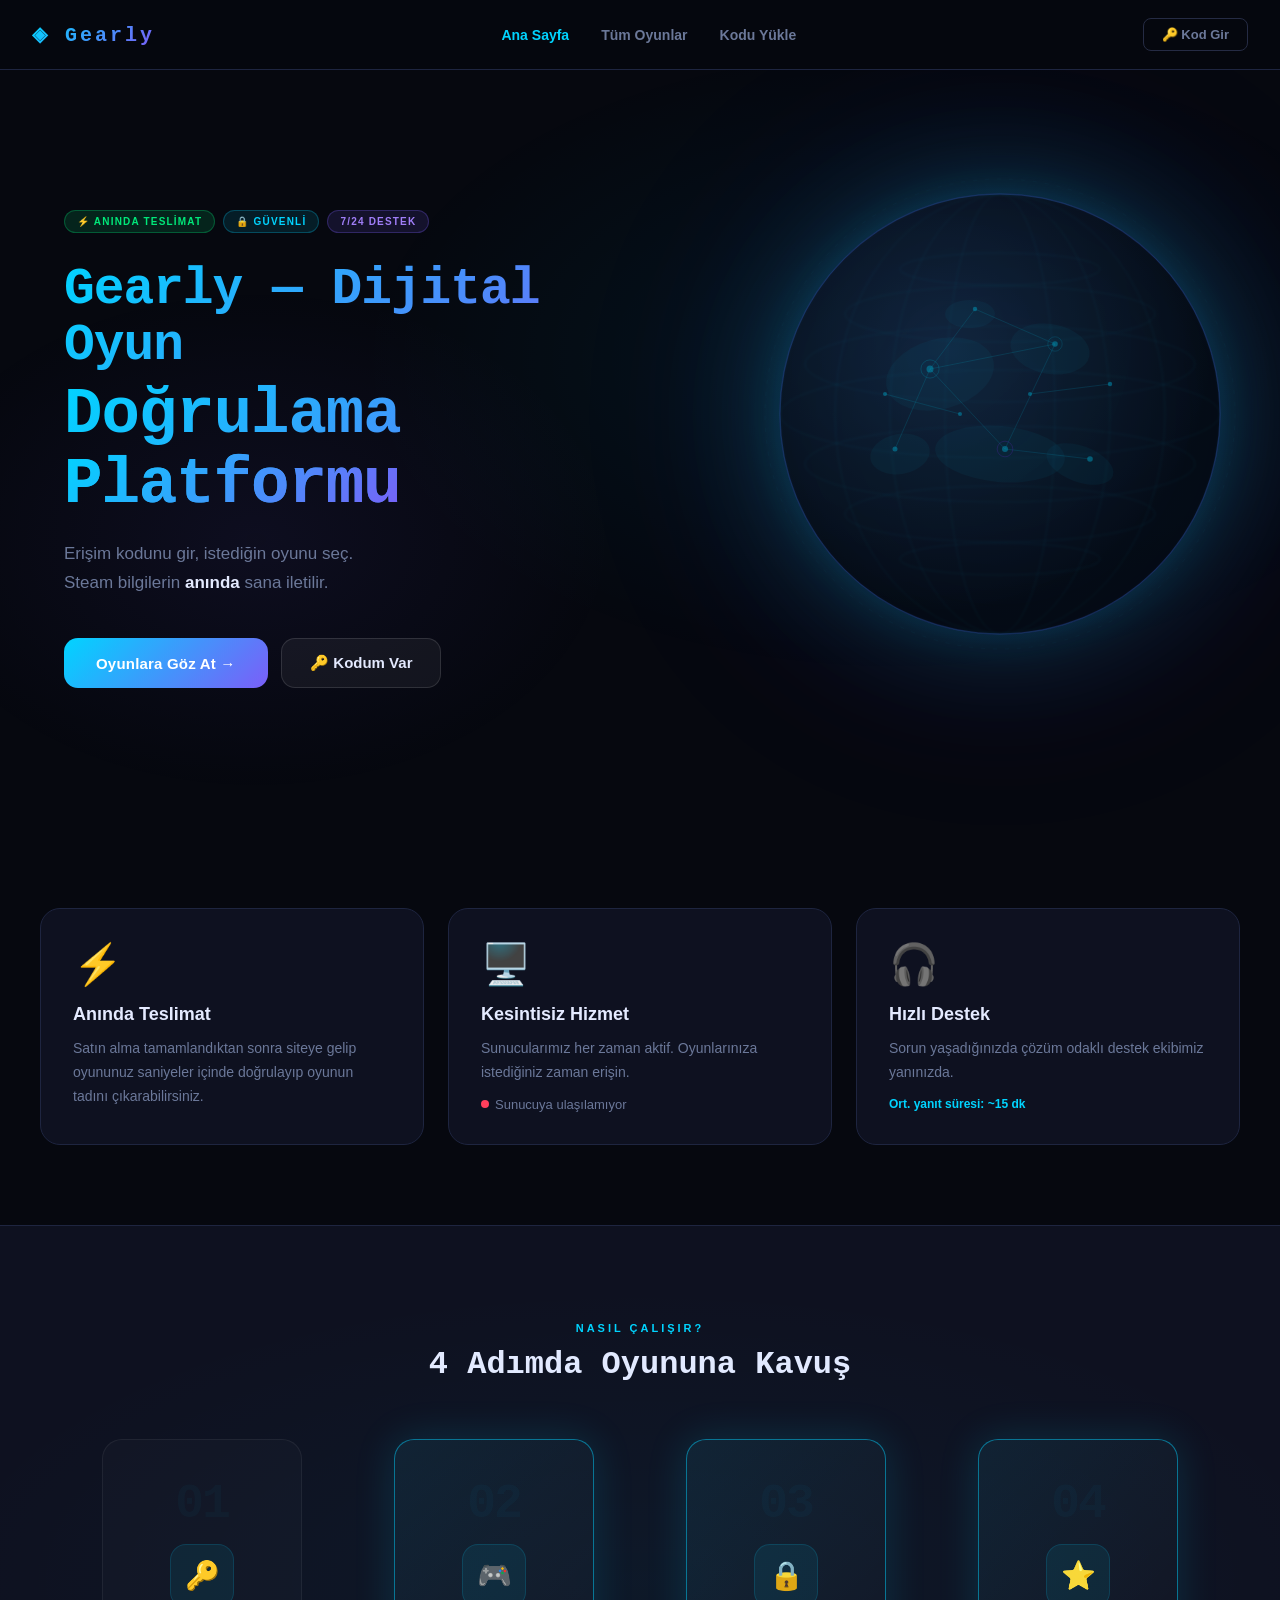
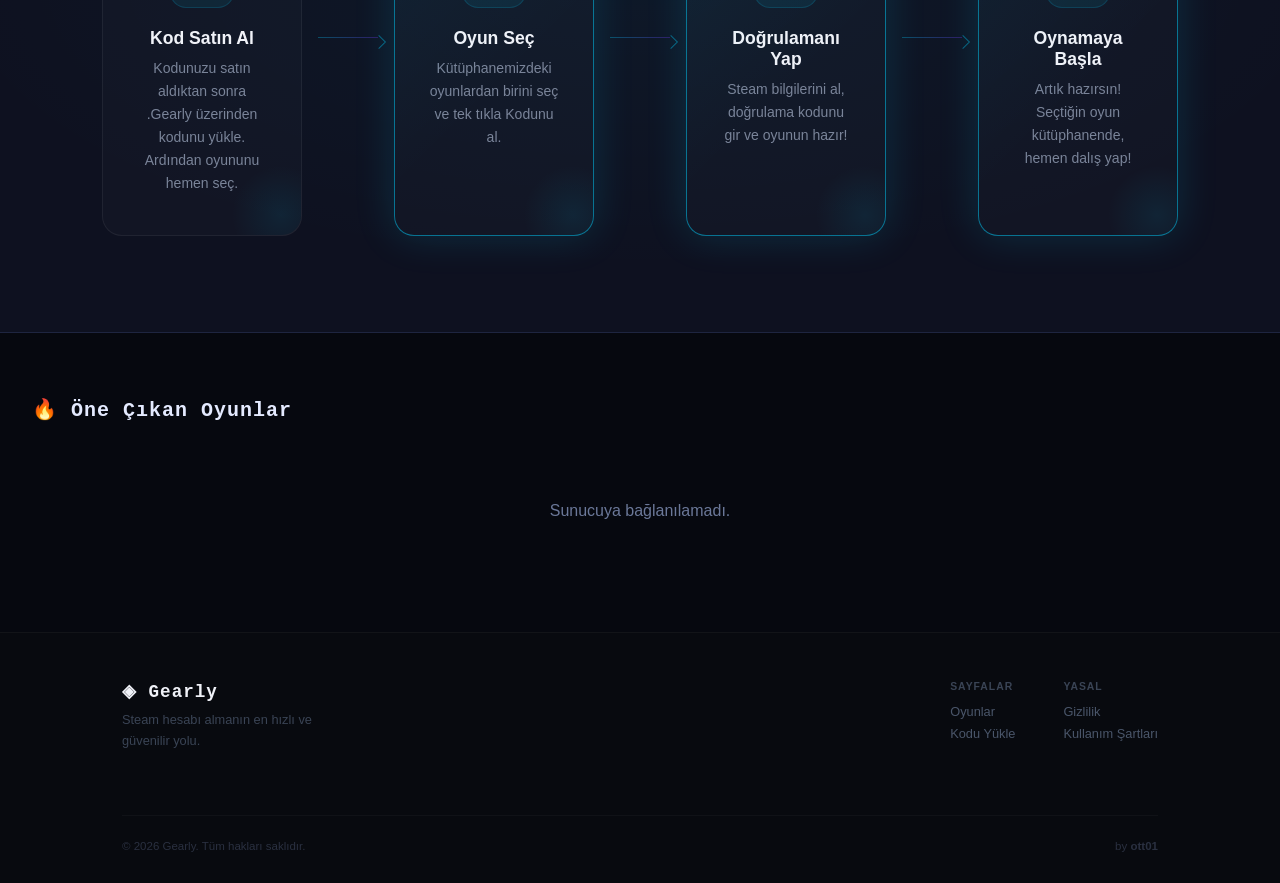
==== commit dbb6c92a: "Update index.html" ====
--- a/index.html
+++ b/index.html
@@ -17,7 +17,7 @@
 <div id="code-overlay" class="overlay">
   <div class="overlay-box">
     <button class="overlay-close" onclick="closeOverlay('code-overlay')">✕</button>
-    <div class="overlay-logo">◈ Gearlya</div>
+    <div class="overlay-logo">◈ Gearly</div>
     <h2>🔑 Kodunu Gir</h2>
     <p style="color:var(--text2);font-size:0.9rem;margin-bottom:1.25rem;">Erişim kodunu girerek oyun doğrulama kodunu al <em>veya</em> daha önce aldığın oyunu görüntüle.</p>
     <div class="field-group">
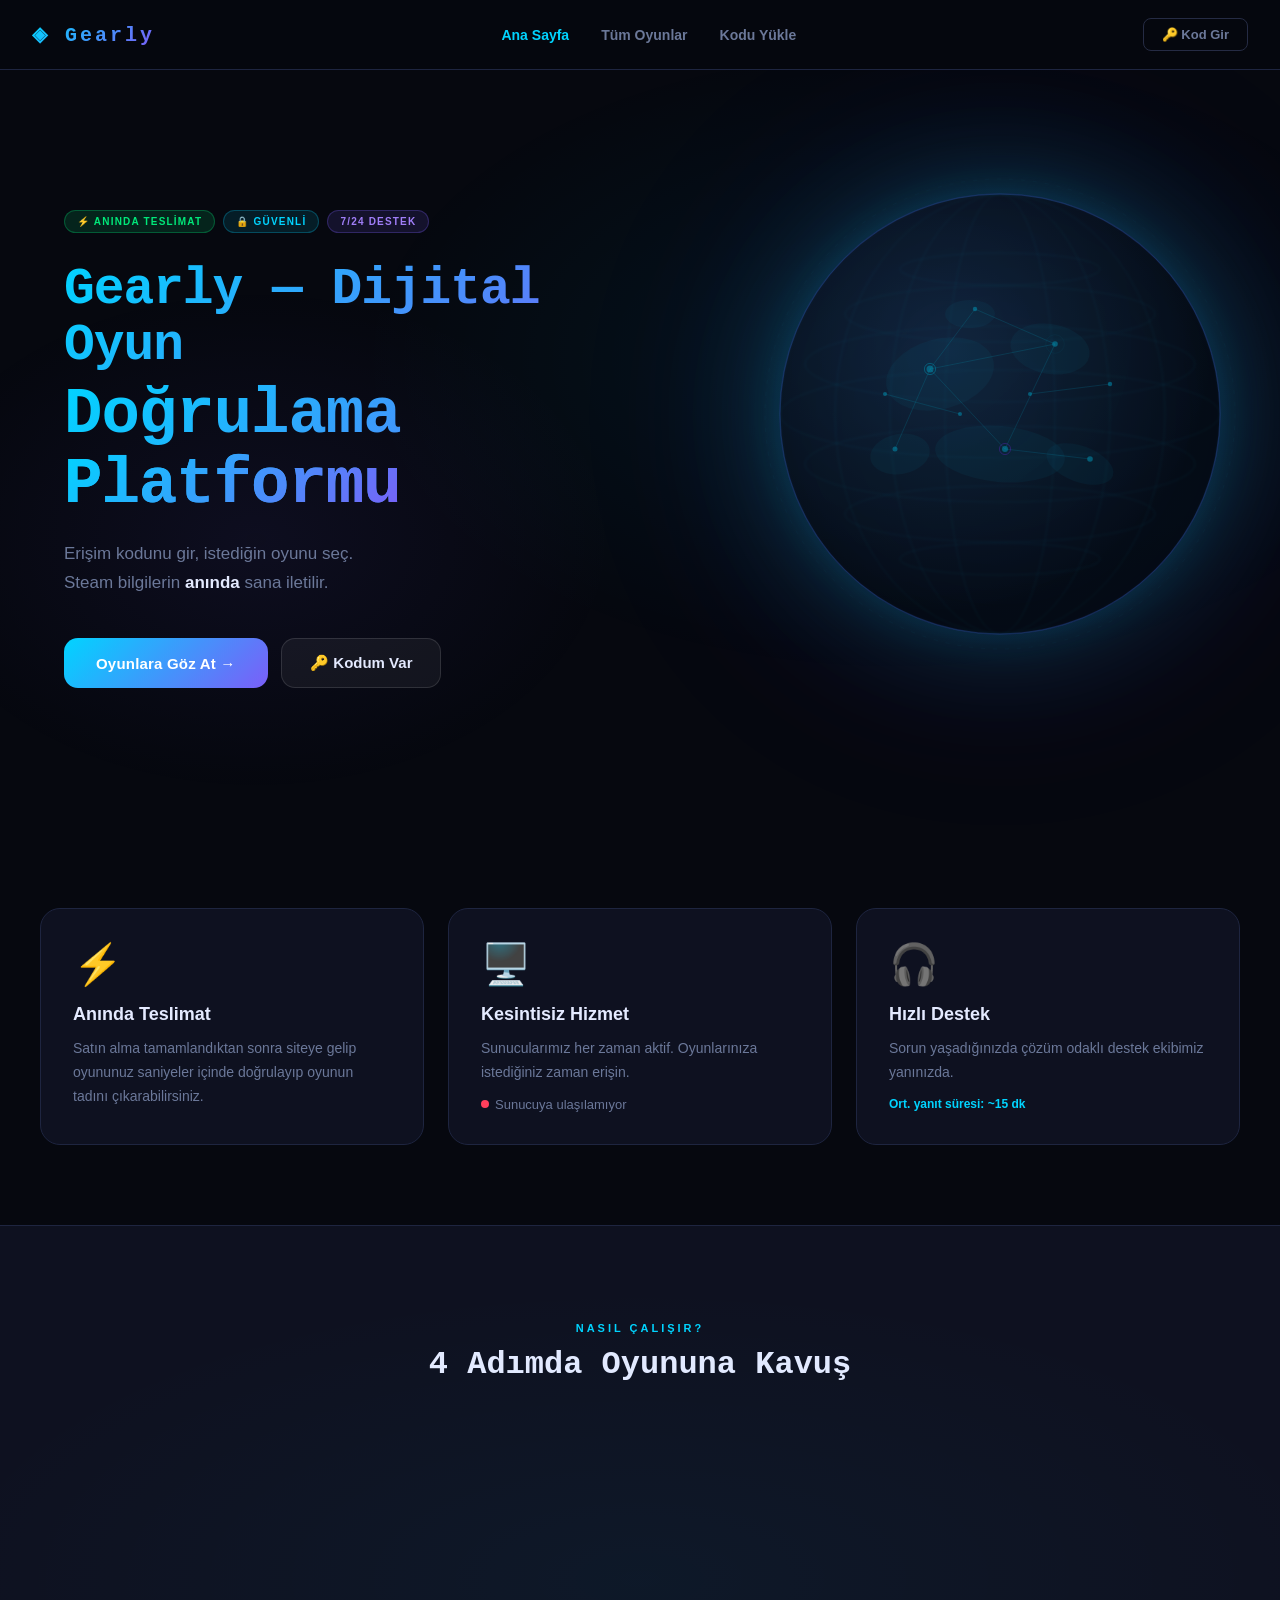
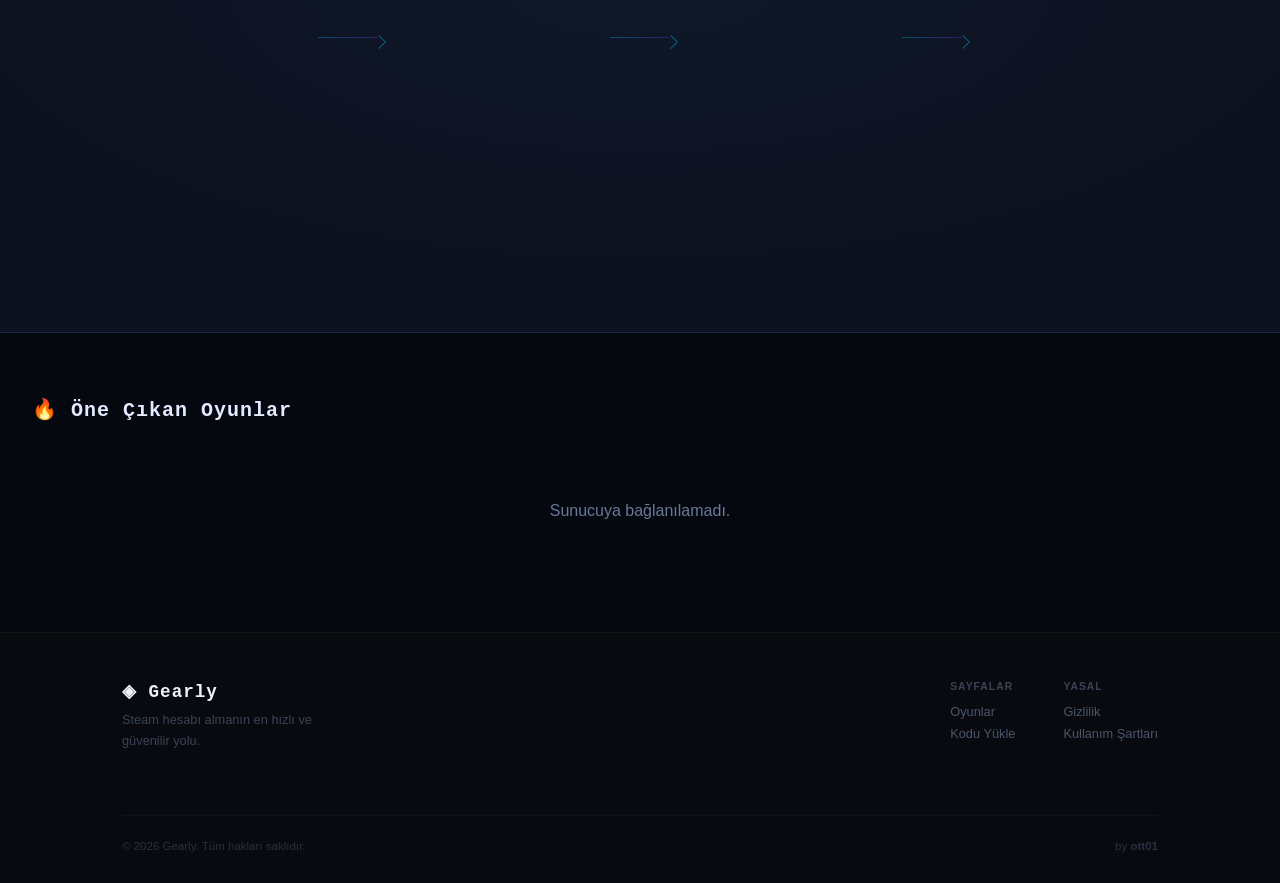
==== commit 1ca72b9d: "Update index.html" ====
--- a/index.html
+++ b/index.html
@@ -37,7 +37,7 @@
 <div id="purchase-overlay" class="overlay">
   <div class="overlay-box">
     <button class="overlay-close" onclick="closeOverlay('purchase-overlay')">✕</button>
-    <div class="overlay-logo">◈ Gearly</div>
+    <div class="overlay-logo">◈ Gearlya</div>
     <div class="steam-icon">♨</div>
     <h2 id="po-game-name">Oyun Adı</h2>
     <div class="account-info-box">
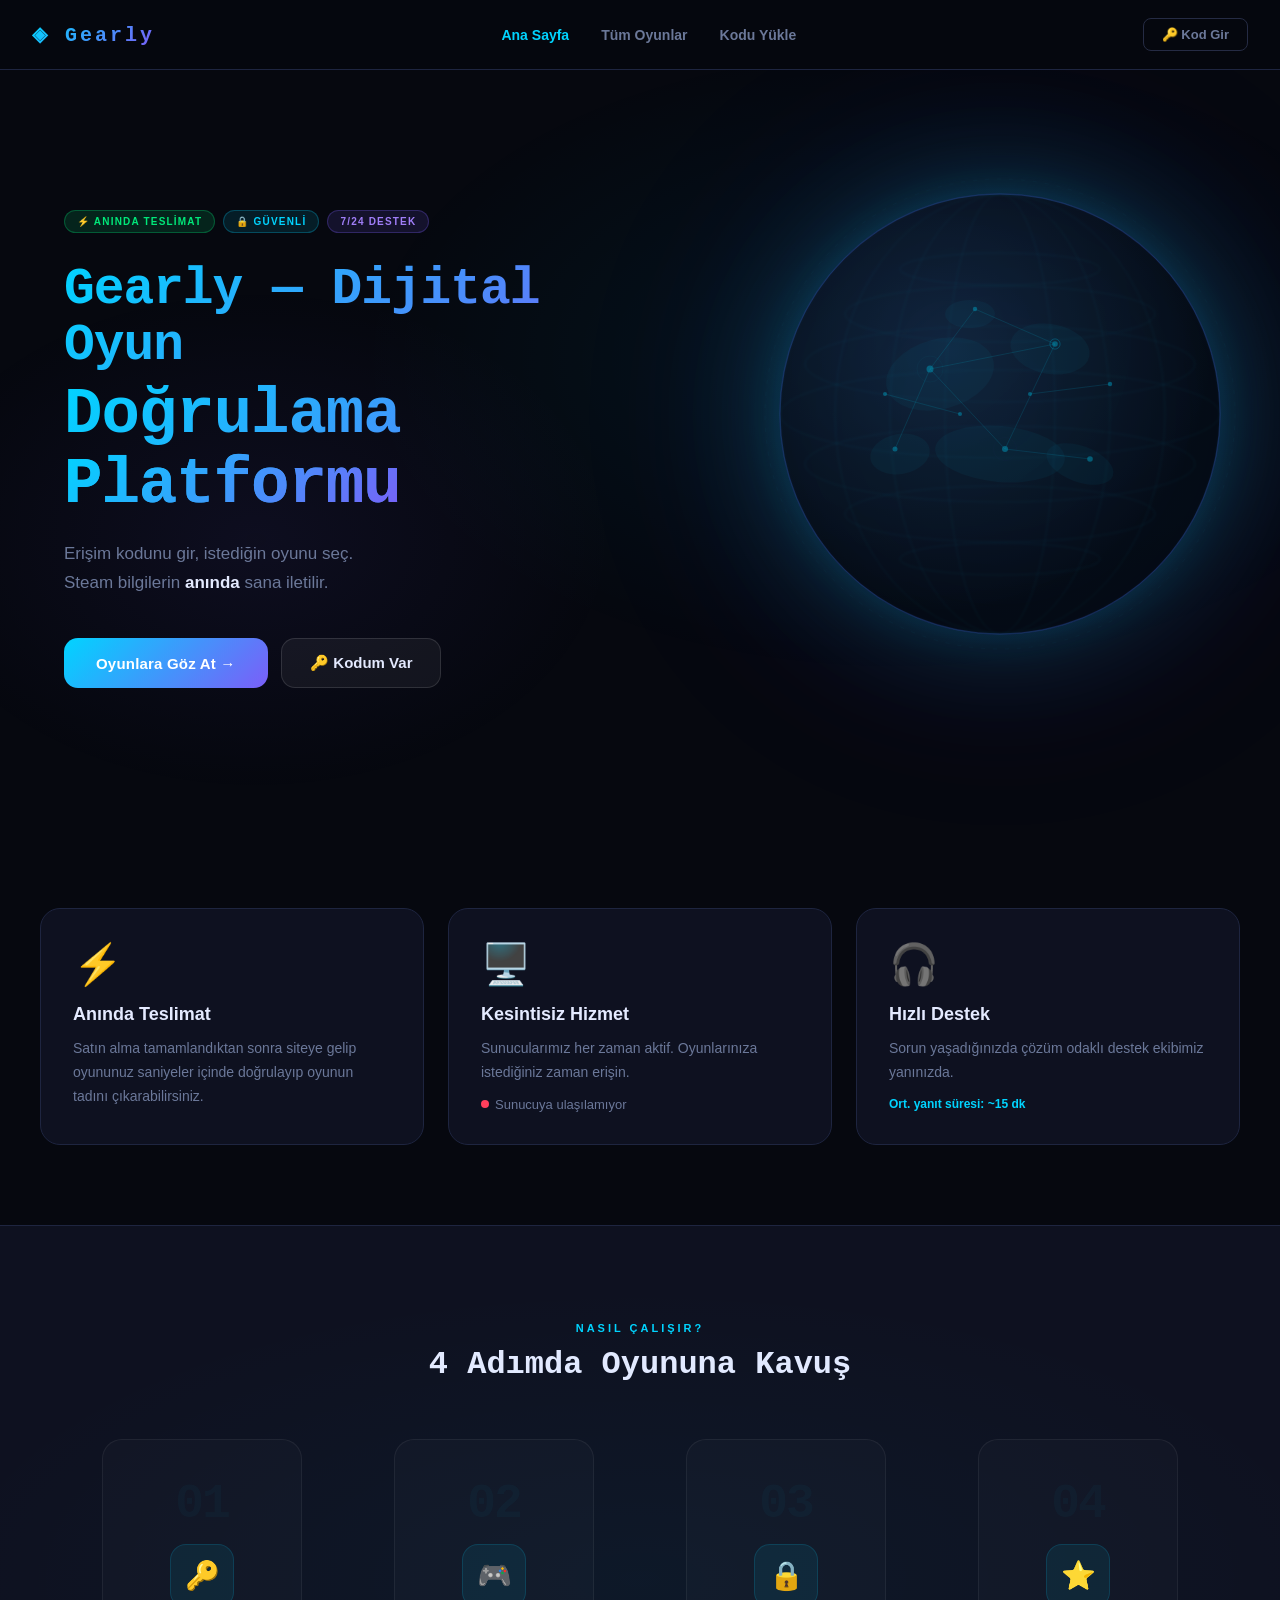
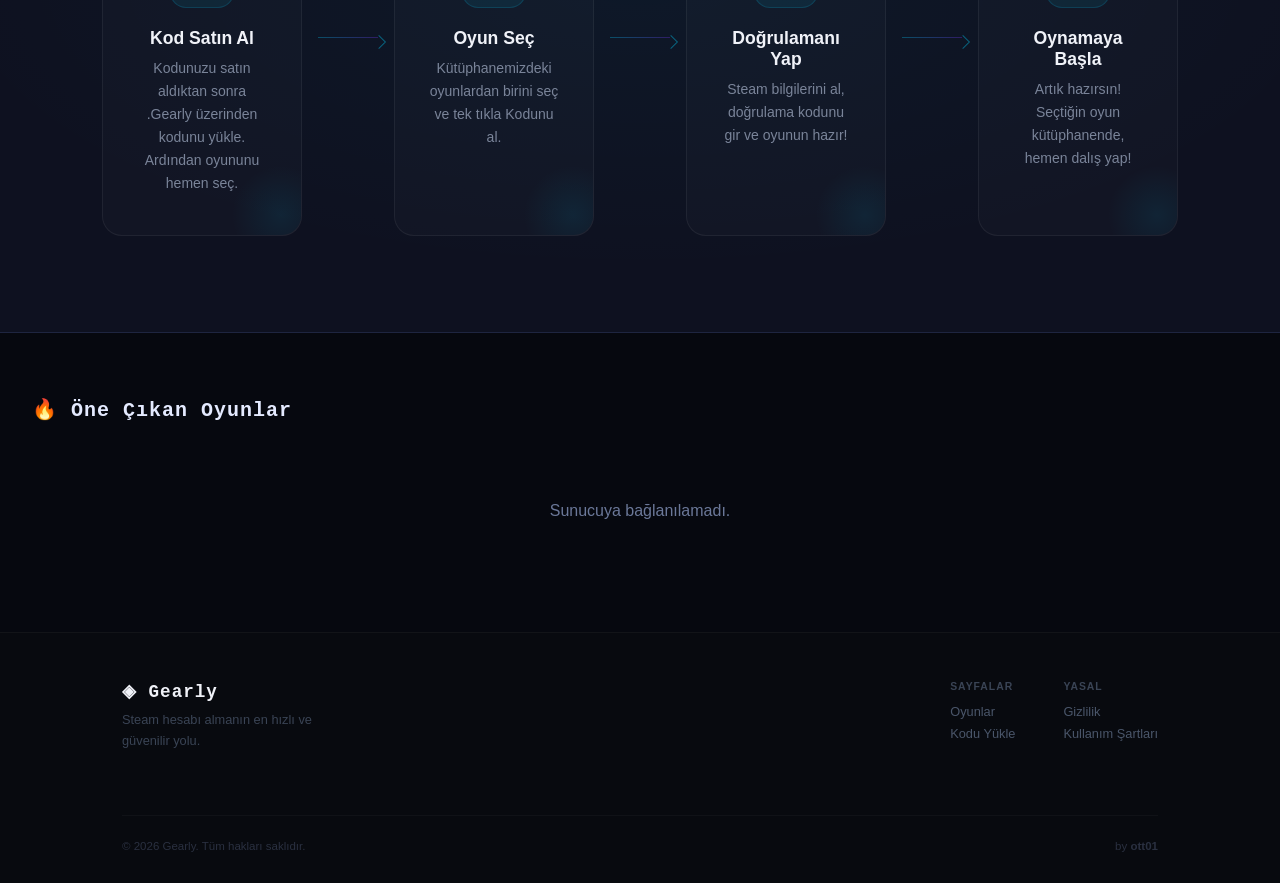
==== commit bacd0747: "Update index.html" ====
--- a/index.html
+++ b/index.html
@@ -37,7 +37,7 @@
 <div id="purchase-overlay" class="overlay">
   <div class="overlay-box">
     <button class="overlay-close" onclick="closeOverlay('purchase-overlay')">✕</button>
-    <div class="overlay-logo">◈ Gearlya</div>
+    <div class="overlay-logo">◈ Gearly</div>
     <div class="steam-icon">♨</div>
     <h2 id="po-game-name">Oyun Adı</h2>
     <div class="account-info-box">
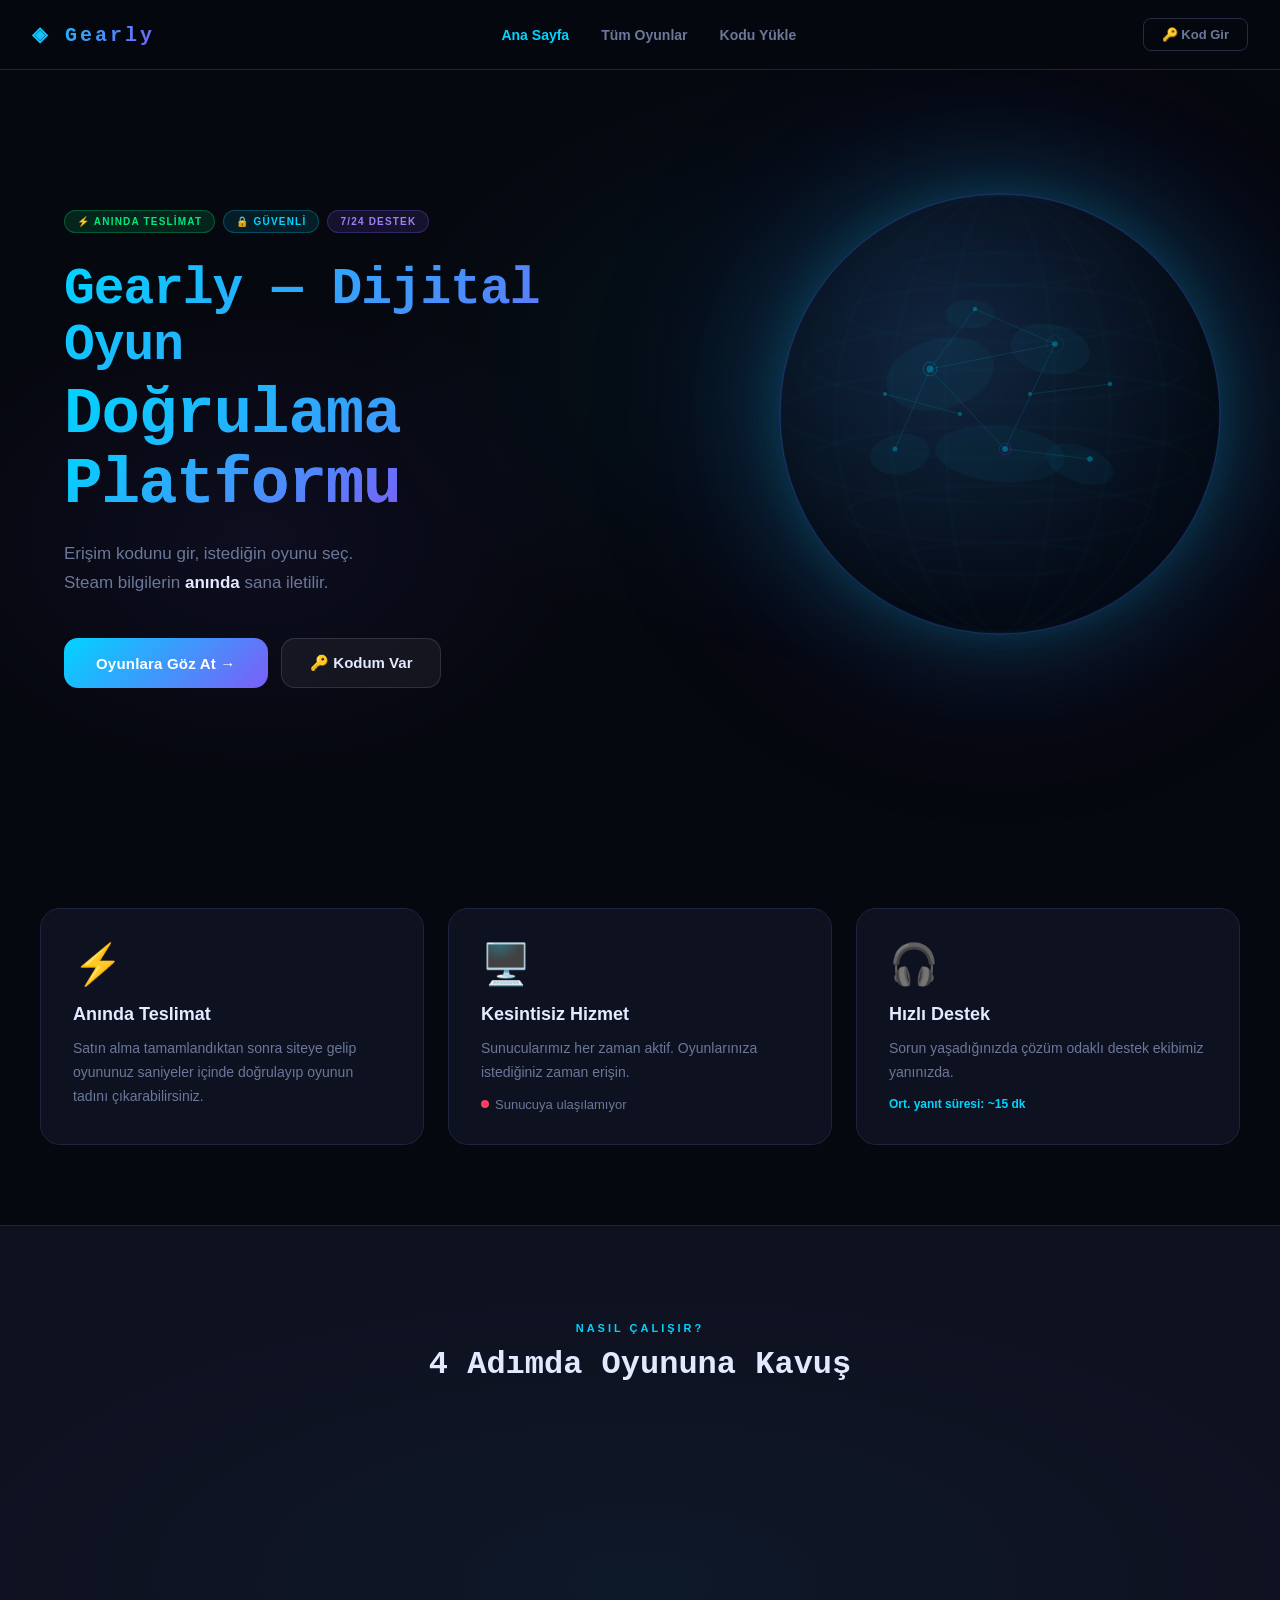
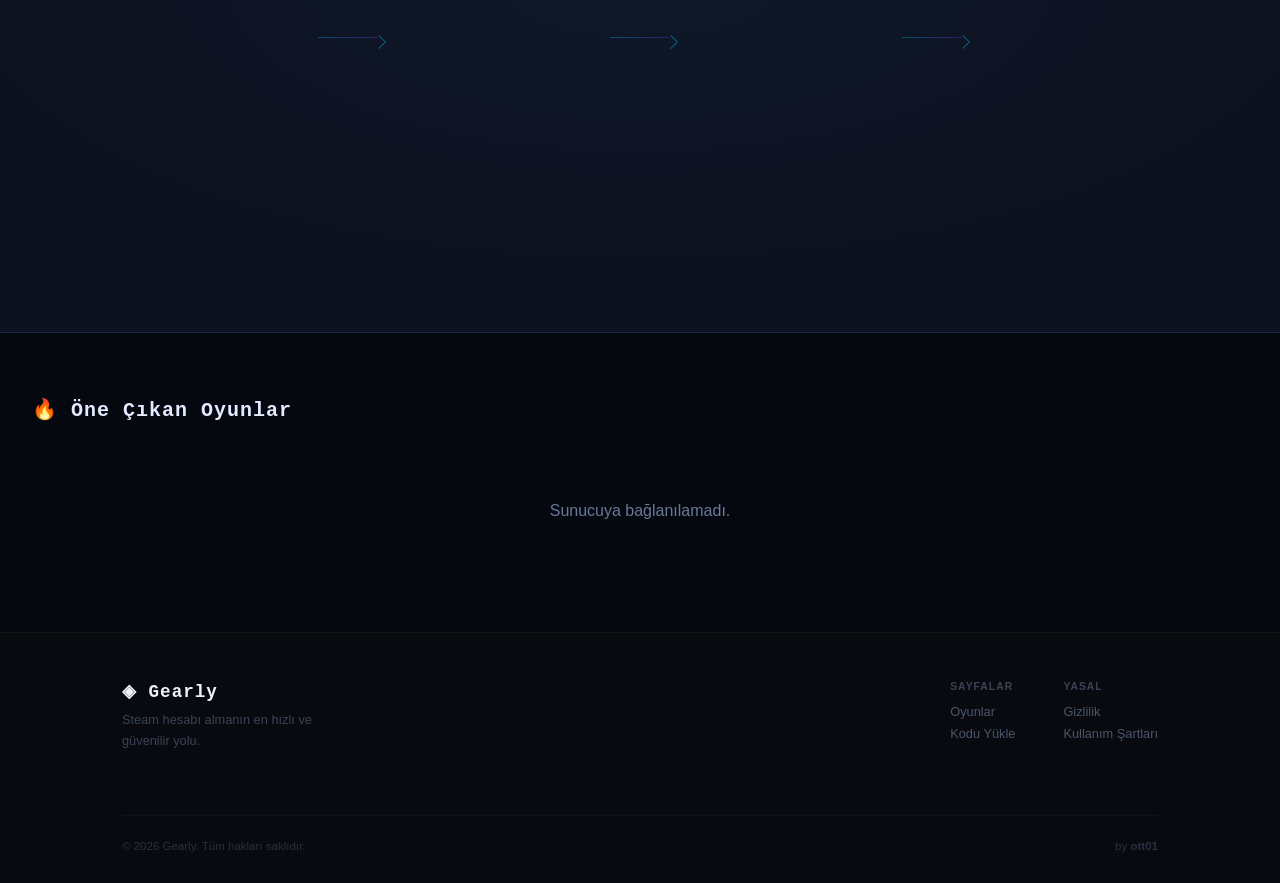
==== commit ba6794a4: "Update index.html" ====
--- a/index.html
+++ b/index.html
@@ -101,7 +101,7 @@
 <!-- ===== NAV ===== -->
 <nav id="main-nav">
   <div class="nav-inner">
-    <div class="logo" onclick="scrollToTop()" style="cursor:pointer;">◈ Gearly</div>
+    <div class="logo" onclick="window.location.href='index.html'" style="cursor:pointer;">◈ Gearly</div>
     <div class="nav-links" id="nav-links">
       <a href="index.html" style="color:var(--accent);">Ana Sayfa</a>
       <a href="Games.html">Tüm Oyunlar</a>
